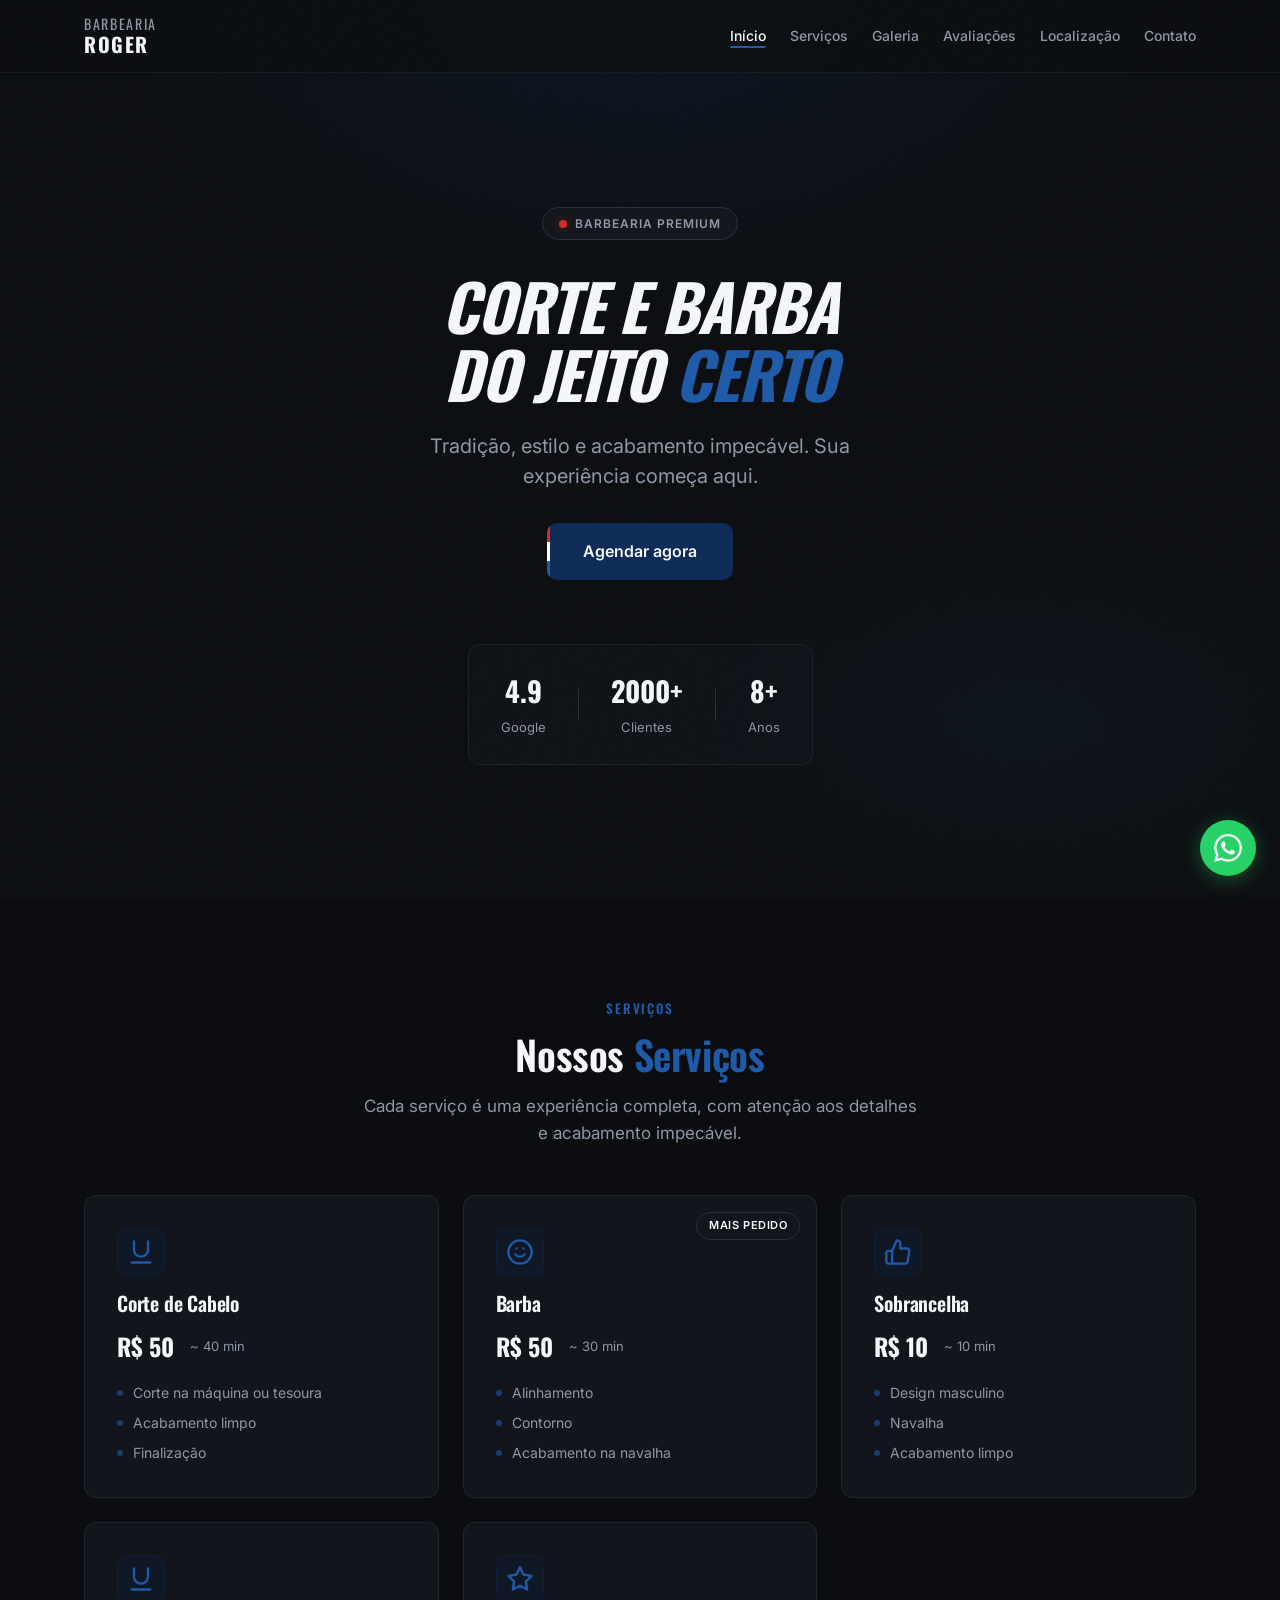
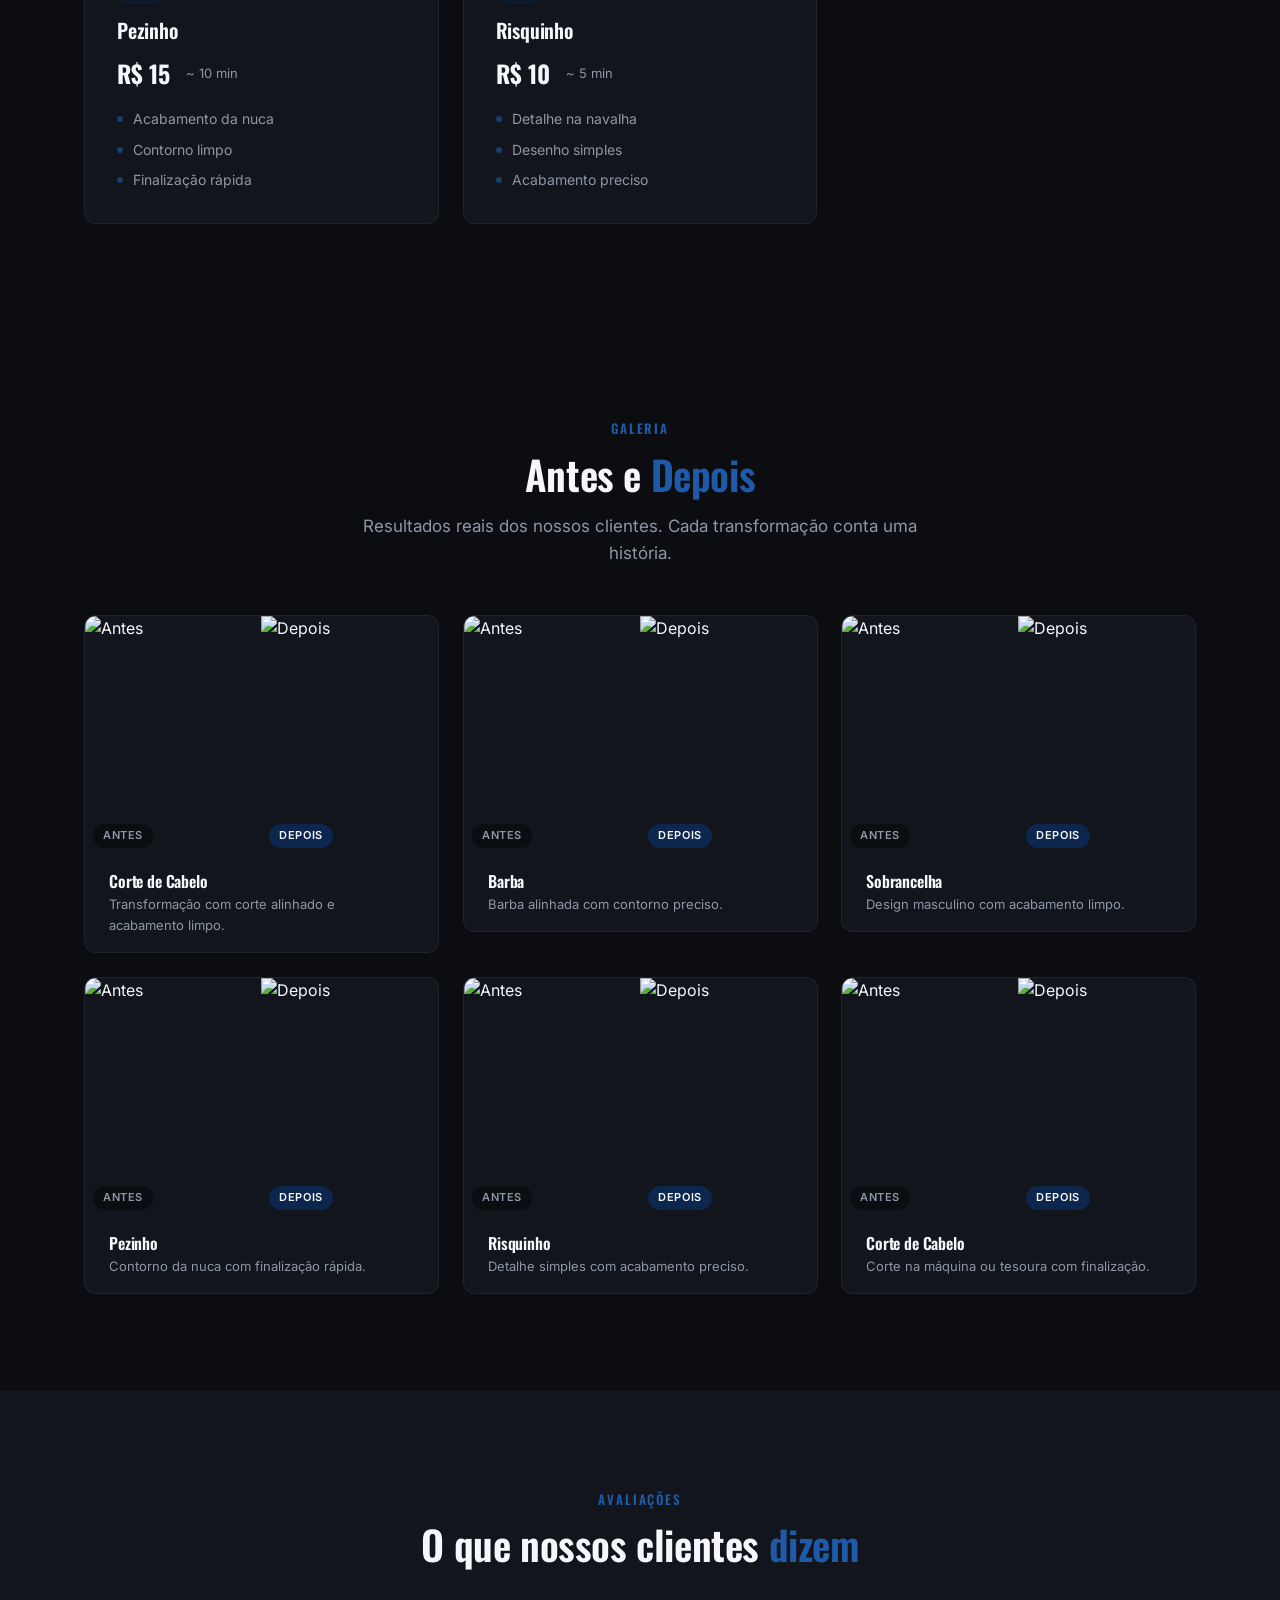
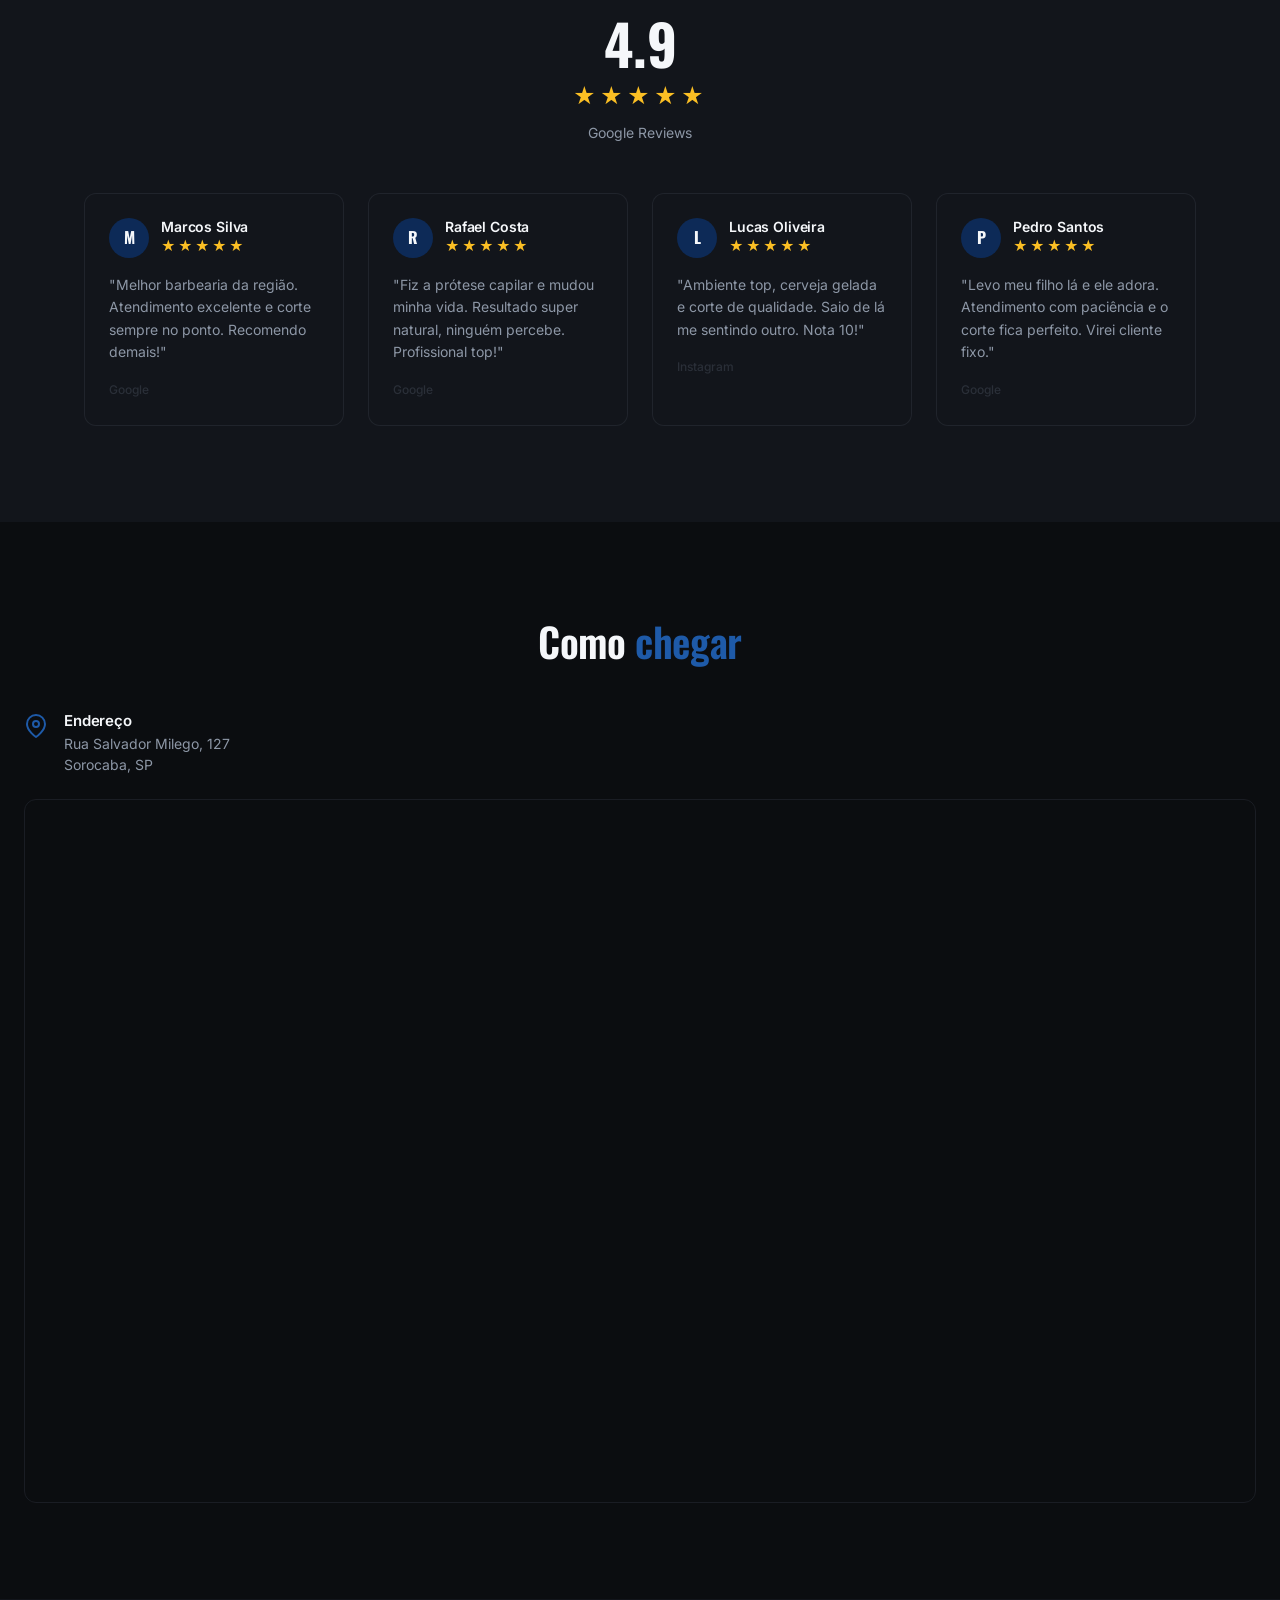
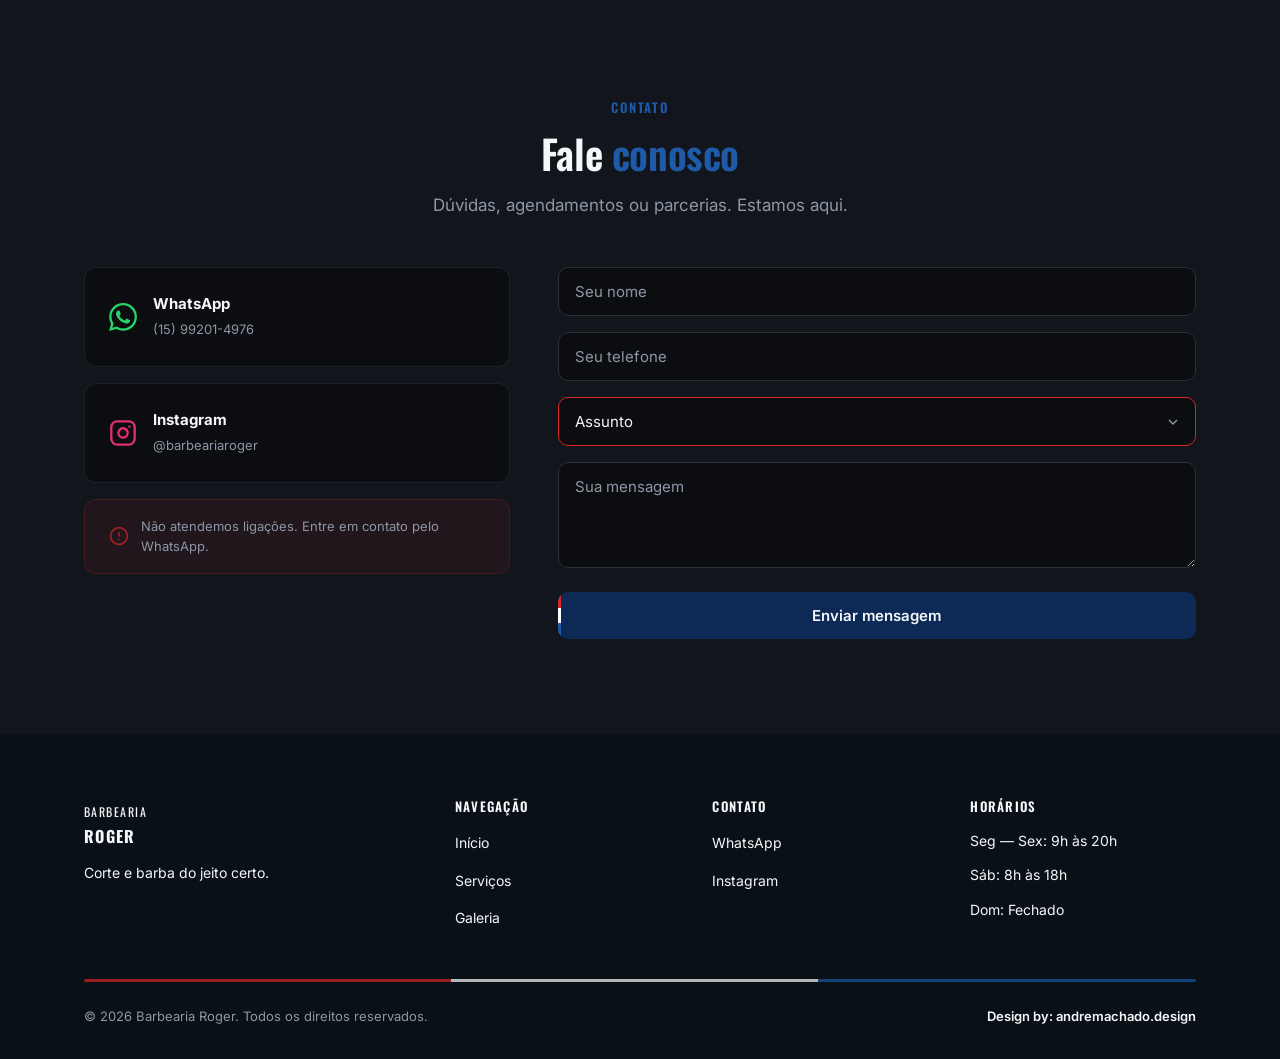
==== index.html @ 79b4feb5 "Adiciona link do credito no rodape" ====
<!DOCTYPE html>
<html lang="pt-BR">
<head>
  <meta charset="UTF-8">
  <meta name="viewport" content="width=device-width, initial-scale=1.0">
  <title>Barbearia Roger — Corte e Barba do Jeito Certo</title>
  <meta name="description" content="Barbearia Roger — Corte de cabelo, barba, sobrancelha, pezinho e risquinho. Agende seu horário agora.">
  <link rel="preconnect" href="https://fonts.googleapis.com">
  <link rel="preconnect" href="https://fonts.gstatic.com" crossorigin>
  <link href="https://fonts.googleapis.com/css2?family=Oswald:wght@400;500;600;700&family=Inter:ital,wght@0,300;0,400;0,500;0,600;0,700;1,400&display=swap" rel="stylesheet">
  <link rel="stylesheet" href="css/style.css">
  <link rel="stylesheet" href="css/animations.css">
</head>
<body>
  <!-- Noise overlay -->
  <div class="noise-overlay"></div>

  <!-- Header -->
  <header class="header" id="header">
    <div class="container header__inner">
      <a href="index.html" class="header__logo">
        <span class="logo-text">BARBEARIA<br><strong>ROGER</strong></span>
      </a>
      <nav class="header__nav" id="nav">
        <ul class="header__menu">
          <li><a href="#inicio" class="header__link active">Início</a></li>
          <li><a href="#servicos" class="header__link">Serviços</a></li>
          <li><a href="#galeria" class="header__link">Galeria</a></li>
          <li><a href="#avaliacoes" class="header__link">Avaliações</a></li>
          <li><a href="#localizacao" class="header__link">Localização</a></li>
          <li><a href="#contato" class="header__link">Contato</a></li>
        </ul>
      </nav>
      <button class="header__hamburger" id="hamburger" aria-label="Abrir menu">
        <span></span><span></span><span></span>
      </button>
    </div>
  </header>

  <!-- Mobile Nav -->
  <div class="mobile-nav" id="mobileNav">
    <ul class="mobile-nav__menu">
      <li><a href="#inicio" class="mobile-nav__link">Início</a></li>
      <li><a href="#servicos" class="mobile-nav__link">Serviços</a></li>
      <li><a href="#galeria" class="mobile-nav__link">Galeria</a></li>
      <li><a href="#avaliacoes" class="mobile-nav__link">Avaliações</a></li>
      <li><a href="#localizacao" class="mobile-nav__link">Localização</a></li>
      <li><a href="#contato" class="mobile-nav__link">Contato</a></li>
    </ul>
    <a href="https://wa.me/5515992014976" class="btn btn--primary mobile-nav__cta" target="_blank" rel="noopener">
      Agendar agora
    </a>
  </div>

  <main>
    <!-- ==================== HERO ==================== -->
    <section class="hero" id="inicio">
      <div class="hero__bg"></div>
      <div class="container hero__content">
        <div class="hero__badge">
          <span class="barber-pole-dot"></span> Barbearia Premium
        </div>
        <h1 class="hero__title"><em>CORTE E BARBA<br>DO JEITO <span class="text-accent">CERTO</span></em></h1>
        <p class="hero__subtitle">Tradição, estilo e acabamento impecável. Sua experiência começa aqui.</p>
        <div class="hero__actions">
          <a href="https://wa.me/5515992014976" class="btn btn--primary btn--lg" target="_blank" rel="noopener">
            <span class="btn__pole-stripe"></span>
            Agendar agora
          </a>
        </div>
        <div class="hero__stats">
          <div class="hero__stat">
            <span class="hero__stat-number">4.9</span>
            <span class="hero__stat-label">Google</span>
          </div>
          <div class="hero__stat-divider"></div>
          <div class="hero__stat">
            <span class="hero__stat-number">2000+</span>
            <span class="hero__stat-label">Clientes</span>
          </div>
          <div class="hero__stat-divider"></div>
          <div class="hero__stat">
            <span class="hero__stat-number">8+</span>
            <span class="hero__stat-label">Anos</span>
          </div>
        </div>
      </div>
    </section>

    <!-- ==================== SERVIÇOS ==================== -->
    <section class="section" id="servicos">
      <div class="container">
        <div class="section__header">
          <span class="section__badge">SERVIÇOS</span>
          <h2 class="section__title">Nossos <span class="text-accent">Serviços</span></h2>
          <p class="section__subtitle">Cada serviço é uma experiência completa, com atenção aos detalhes e acabamento impecável.</p>
        </div>
        <div class="services-grid">
          <div class="card service-card">
            <div class="service-card__icon">
              <svg width="28" height="28" viewBox="0 0 24 24" fill="none" stroke="currentColor" stroke-width="2" stroke-linecap="round" stroke-linejoin="round"><path d="M6 3v7a6 6 0 0 0 6 6 6 6 0 0 0 6-6V3"/><line x1="4" y1="21" x2="20" y2="21"/></svg>
            </div>
            <h3 class="service-card__title">Corte de Cabelo</h3>
            <div class="service-card__meta">
              <span class="service-card__price">R$ 50</span>
              <span class="service-card__duration">~ 40 min</span>
            </div>
            <ul class="service-card__features">
              <li>Corte na máquina ou tesoura</li>
              <li>Acabamento limpo</li>
              <li>Finalização</li>
            </ul>
          </div>
          <div class="card service-card">
            <div class="card__badge">Mais pedido</div>
            <div class="service-card__icon">
              <svg width="28" height="28" viewBox="0 0 24 24" fill="none" stroke="currentColor" stroke-width="2" stroke-linecap="round" stroke-linejoin="round"><circle cx="12" cy="12" r="10"/><path d="M8 14s1.5 2 4 2 4-2 4-2"/><line x1="9" y1="9" x2="9.01" y2="9"/><line x1="15" y1="9" x2="15.01" y2="9"/></svg>
            </div>
            <h3 class="service-card__title">Barba</h3>
            <div class="service-card__meta">
              <span class="service-card__price">R$ 50</span>
              <span class="service-card__duration">~ 30 min</span>
            </div>
            <ul class="service-card__features">
              <li>Alinhamento</li>
              <li>Contorno</li>
              <li>Acabamento na navalha</li>
            </ul>
          </div>
          <div class="card service-card">
            <div class="service-card__icon">
              <svg width="28" height="28" viewBox="0 0 24 24" fill="none" stroke="currentColor" stroke-width="2" stroke-linecap="round" stroke-linejoin="round"><path d="M14 9V5a3 3 0 0 0-3-3l-4 9v11h11.28a2 2 0 0 0 2-1.7l1.38-9a2 2 0 0 0-2-2.3zM7 22H4a2 2 0 0 1-2-2v-7a2 2 0 0 1 2-2h3"/></svg>
            </div>
            <h3 class="service-card__title">Sobrancelha</h3>
            <div class="service-card__meta">
              <span class="service-card__price">R$ 10</span>
              <span class="service-card__duration">~ 10 min</span>
            </div>
            <ul class="service-card__features">
              <li>Design masculino</li>
              <li>Navalha</li>
              <li>Acabamento limpo</li>
            </ul>
          </div>
          <div class="card service-card">
            <div class="service-card__icon">
              <svg width="28" height="28" viewBox="0 0 24 24" fill="none" stroke="currentColor" stroke-width="2" stroke-linecap="round" stroke-linejoin="round"><path d="M6 3v7a6 6 0 0 0 6 6 6 6 0 0 0 6-6V3"/><line x1="4" y1="21" x2="20" y2="21"/></svg>
            </div>
            <h3 class="service-card__title">Pezinho</h3>
            <div class="service-card__meta">
              <span class="service-card__price">R$ 15</span>
              <span class="service-card__duration">~ 10 min</span>
            </div>
            <ul class="service-card__features">
              <li>Acabamento da nuca</li>
              <li>Contorno limpo</li>
              <li>Finalização rápida</li>
            </ul>
          </div>
          <div class="card service-card">
            <div class="service-card__icon">
              <svg width="28" height="28" viewBox="0 0 24 24" fill="none" stroke="currentColor" stroke-width="2" stroke-linecap="round" stroke-linejoin="round"><polygon points="12 2 15.09 8.26 22 9.27 17 14.14 18.18 21.02 12 17.77 5.82 21.02 7 14.14 2 9.27 8.91 8.26 12 2"/></svg>
            </div>
            <h3 class="service-card__title">Risquinho</h3>
            <div class="service-card__meta">
              <span class="service-card__price">R$ 10</span>
              <span class="service-card__duration">~ 5 min</span>
            </div>
            <ul class="service-card__features">
              <li>Detalhe na navalha</li>
              <li>Desenho simples</li>
              <li>Acabamento preciso</li>
            </ul>
          </div>
        </div>
      </div>
    </section>

    <!-- ==================== ANTES E DEPOIS ==================== -->
    <section class="section" id="galeria">
      <div class="container">
        <div class="section__header">
          <span class="section__badge">GALERIA</span>
          <h2 class="section__title">Antes e <span class="text-accent">Depois</span></h2>
          <p class="section__subtitle">Resultados reais dos nossos clientes. Cada transformação conta uma história.</p>
        </div>
        <div class="gallery-grid">
          <!-- Card 1 -->
          <div class="tilt-card" data-tilt>
            <div class="ba-card">
              <div class="ba-card__images">
                <div class="ba-card__image ba-card__image--before">
                  <img src="https://images.unsplash.com/photo-1503951914875-452162b0f3f1?w=400&h=500&fit=crop" alt="Antes" loading="lazy">
                  <span class="ba-card__label">Antes</span>
                </div>
                <div class="ba-card__image ba-card__image--after">
                  <img src="https://images.unsplash.com/photo-1605497788044-5a32c7078486?w=400&h=500&fit=crop" alt="Depois" loading="lazy">
                  <span class="ba-card__label ba-card__label--after">Depois</span>
                </div>
              </div>
              <div class="ba-card__info">
                <h4>Corte de Cabelo</h4>
                <p>Transformação com corte alinhado e acabamento limpo.</p>
              </div>
              <div class="ba-card__shine"></div>
            </div>
          </div>
          <!-- Card 2 -->
          <div class="tilt-card" data-tilt>
            <div class="ba-card">
              <div class="ba-card__images">
                <div class="ba-card__image ba-card__image--before">
                  <img src="https://images.unsplash.com/photo-1621605815971-fbc98d665033?w=400&h=500&fit=crop" alt="Antes" loading="lazy">
                  <span class="ba-card__label">Antes</span>
                </div>
                <div class="ba-card__image ba-card__image--after">
                  <img src="https://images.unsplash.com/photo-1622286342621-4bd786c2447c?w=400&h=500&fit=crop" alt="Depois" loading="lazy">
                  <span class="ba-card__label ba-card__label--after">Depois</span>
                </div>
              </div>
              <div class="ba-card__info">
                <h4>Barba</h4>
                <p>Barba alinhada com contorno preciso.</p>
              </div>
              <div class="ba-card__shine"></div>
            </div>
          </div>
          <!-- Card 3 -->
          <div class="tilt-card" data-tilt>
            <div class="ba-card">
              <div class="ba-card__images">
                <div class="ba-card__image ba-card__image--before">
                  <img src="https://images.unsplash.com/photo-1599351431202-1e0f0137899a?w=400&h=500&fit=crop" alt="Antes" loading="lazy">
                  <span class="ba-card__label">Antes</span>
                </div>
                <div class="ba-card__image ba-card__image--after">
                  <img src="https://images.unsplash.com/photo-1621605815971-fbc98d665033?w=400&h=500&fit=crop" alt="Depois" loading="lazy">
                  <span class="ba-card__label ba-card__label--after">Depois</span>
                </div>
              </div>
              <div class="ba-card__info">
                <h4>Sobrancelha</h4>
                <p>Design masculino com acabamento limpo.</p>
              </div>
              <div class="ba-card__shine"></div>
            </div>
          </div>
          <!-- Card 4 -->
          <div class="tilt-card" data-tilt>
            <div class="ba-card">
              <div class="ba-card__images">
                <div class="ba-card__image ba-card__image--before">
                  <img src="https://images.unsplash.com/photo-1596728325488-58c87691e9af?w=400&h=500&fit=crop" alt="Antes" loading="lazy">
                  <span class="ba-card__label">Antes</span>
                </div>
                <div class="ba-card__image ba-card__image--after">
                  <img src="https://images.unsplash.com/photo-1507003211169-0a1dd7228f2d?w=400&h=500&fit=crop" alt="Depois" loading="lazy">
                  <span class="ba-card__label ba-card__label--after">Depois</span>
                </div>
              </div>
              <div class="ba-card__info">
                <h4>Pezinho</h4>
                <p>Contorno da nuca com finalização rápida.</p>
              </div>
              <div class="ba-card__shine"></div>
            </div>
          </div>
          <!-- Card 5 -->
          <div class="tilt-card" data-tilt>
            <div class="ba-card">
              <div class="ba-card__images">
                <div class="ba-card__image ba-card__image--before">
                  <img src="https://images.unsplash.com/photo-1580518337843-f959e992563b?w=400&h=500&fit=crop" alt="Antes" loading="lazy">
                  <span class="ba-card__label">Antes</span>
                </div>
                <div class="ba-card__image ba-card__image--after">
                  <img src="https://images.unsplash.com/photo-1620122303020-87ec826cf70d?w=400&h=500&fit=crop" alt="Depois" loading="lazy">
                  <span class="ba-card__label ba-card__label--after">Depois</span>
                </div>
              </div>
              <div class="ba-card__info">
                <h4>Risquinho</h4>
                <p>Detalhe simples com acabamento preciso.</p>
              </div>
              <div class="ba-card__shine"></div>
            </div>
          </div>
          <!-- Card 6 -->
          <div class="tilt-card" data-tilt>
            <div class="ba-card">
              <div class="ba-card__images">
                <div class="ba-card__image ba-card__image--before">
                  <img src="https://images.unsplash.com/photo-1521119989659-a83eee488004?w=400&h=500&fit=crop" alt="Antes" loading="lazy">
                  <span class="ba-card__label">Antes</span>
                </div>
                <div class="ba-card__image ba-card__image--after">
                  <img src="https://images.unsplash.com/photo-1534030347209-467a5b0ad3e6?w=400&h=500&fit=crop" alt="Depois" loading="lazy">
                  <span class="ba-card__label ba-card__label--after">Depois</span>
                </div>
              </div>
              <div class="ba-card__info">
                <h4>Corte de Cabelo</h4>
                <p>Corte na máquina ou tesoura com finalização.</p>
              </div>
              <div class="ba-card__shine"></div>
            </div>
          </div>
        </div>
      </div>
    </section>

    <!-- ==================== AVALIAÇÕES ==================== -->
    <section class="section section--alt" id="avaliacoes">
      <div class="container">
        <div class="section__header">
          <span class="section__badge">AVALIAÇÕES</span>
          <h2 class="section__title">O que nossos clientes <span class="text-accent">dizem</span></h2>
        </div>
        <div class="reviews-hero">
          <div class="reviews-score">
            <span class="reviews-score__number">4.9</span>
            <div class="reviews-score__stars">★★★★★</div>
            <span class="reviews-score__label">Google Reviews</span>
          </div>
        </div>
        <div class="reviews-grid">
          <!-- Review 1 -->
          <div class="card review-card">
            <div class="review-card__header">
              <div class="review-card__avatar">M</div>
              <div>
                <h4 class="review-card__name">Marcos Silva</h4>
                <div class="review-card__stars">★★★★★</div>
              </div>
            </div>
            <p class="review-card__text">"Melhor barbearia da região. Atendimento excelente e corte sempre no ponto. Recomendo demais!"</p>
            <span class="review-card__source">Google</span>
          </div>
          <!-- Review 2 -->
          <div class="card review-card">
            <div class="review-card__header">
              <div class="review-card__avatar">R</div>
              <div>
                <h4 class="review-card__name">Rafael Costa</h4>
                <div class="review-card__stars">★★★★★</div>
              </div>
            </div>
            <p class="review-card__text">"Fiz a prótese capilar e mudou minha vida. Resultado super natural, ninguém percebe. Profissional top!"</p>
            <span class="review-card__source">Google</span>
          </div>
          <!-- Review 3 -->
          <div class="card review-card">
            <div class="review-card__header">
              <div class="review-card__avatar">L</div>
              <div>
                <h4 class="review-card__name">Lucas Oliveira</h4>
                <div class="review-card__stars">★★★★★</div>
              </div>
            </div>
            <p class="review-card__text">"Ambiente top, cerveja gelada e corte de qualidade. Saio de lá me sentindo outro. Nota 10!"</p>
            <span class="review-card__source">Instagram</span>
          </div>
          <!-- Review 4 -->
          <div class="card review-card">
            <div class="review-card__header">
              <div class="review-card__avatar">P</div>
              <div>
                <h4 class="review-card__name">Pedro Santos</h4>
                <div class="review-card__stars">★★★★★</div>
              </div>
            </div>
            <p class="review-card__text">"Levo meu filho lá e ele adora. Atendimento com paciência e o corte fica perfeito. Virei cliente fixo."</p>
            <span class="review-card__source">Google</span>
          </div>
        </div>
      </div>
    </section>

    <!-- ==================== LOCALIZAÇÃO ==================== -->
    <section class="section" id="localizacao">
      <div class="container">
        <div class="section__header">
          <h2 class="section__title">Como <span class="text-accent">chegar</span></h2>
        </div>
        <div class="location-grid">
          <div class="location__info">
            <div class="location__item">
              <svg width="24" height="24" viewBox="0 0 24 24" fill="none" stroke="currentColor" stroke-width="2" stroke-linecap="round" stroke-linejoin="round"><path d="M21 10c0 7-9 13-9 13s-9-6-9-13a9 9 0 0 1 18 0z"/><circle cx="12" cy="10" r="3"/></svg>
              <div>
                <h4>Endereço</h4>
                <p>Rua Salvador Milego, 127<br>Sorocaba, SP</p>
              </div>
            </div>
          </div>
          <div class="location__map">
            <iframe src="https://maps.google.com/maps?q=Rua%20Salvador%20Milego%20127%2C%20Sorocaba%2C%20SP&t=k&z=18&output=embed" allowfullscreen="" loading="lazy" referrerpolicy="no-referrer-when-downgrade"></iframe>
          </div>
        </div>
      </div>
    </section>

    <!-- ==================== CONTATO ==================== -->
    <section class="section section--alt" id="contato">
      <div class="container">
        <div class="section__header">
          <span class="section__badge">CONTATO</span>
          <h2 class="section__title">Fale <span class="text-accent">conosco</span></h2>
          <p class="section__subtitle">Dúvidas, agendamentos ou parcerias. Estamos aqui.</p>
        </div>
        <div class="contact-grid">
          <div class="contact__buttons">
            <a href="https://wa.me/5515992014976" class="contact-btn contact-btn--whatsapp" target="_blank" rel="noopener">
              <svg width="28" height="28" viewBox="0 0 24 24" fill="currentColor"><path d="M17.472 14.382c-.297-.149-1.758-.867-2.03-.967-.273-.099-.471-.148-.67.15-.197.297-.767.966-.94 1.164-.173.199-.347.223-.644.075-.297-.15-1.255-.463-2.39-1.475-.883-.788-1.48-1.761-1.653-2.059-.173-.297-.018-.458.13-.606.134-.133.298-.347.446-.52.149-.174.198-.298.298-.497.099-.198.05-.371-.025-.52-.075-.149-.669-1.612-.916-2.207-.242-.579-.487-.5-.669-.51-.173-.008-.371-.01-.57-.01-.198 0-.52.074-.792.372-.272.297-1.04 1.016-1.04 2.479 0 1.462 1.065 2.875 1.213 3.074.149.198 2.096 3.2 5.077 4.487.709.306 1.262.489 1.694.625.712.227 1.36.195 1.871.118.571-.085 1.758-.719 2.006-1.413.248-.694.248-1.289.173-1.413-.074-.124-.272-.198-.57-.347m-5.421 7.403h-.004a9.87 9.87 0 01-5.031-1.378l-.361-.214-3.741.982.998-3.648-.235-.374a9.86 9.86 0 01-1.51-5.26c.001-5.45 4.436-9.884 9.888-9.884 2.64 0 5.122 1.03 6.988 2.898a9.825 9.825 0 012.893 6.994c-.003 5.45-4.437 9.884-9.885 9.884m8.413-18.297A11.815 11.815 0 0012.05 0C5.495 0 .16 5.335.157 11.892c0 2.096.547 4.142 1.588 5.945L.057 24l6.305-1.654a11.882 11.882 0 005.683 1.448h.005c6.554 0 11.89-5.335 11.893-11.893a11.821 11.821 0 00-3.48-8.413z"/></svg>
              <div>
                <strong>WhatsApp</strong>
                <span>(15) 99201-4976</span>
              </div>
            </a>
            <a href="https://instagram.com/barbeariaroger" class="contact-btn contact-btn--instagram" target="_blank" rel="noopener">
              <svg width="28" height="28" viewBox="0 0 24 24" fill="none" stroke="currentColor" stroke-width="2" stroke-linecap="round" stroke-linejoin="round"><rect x="2" y="2" width="20" height="20" rx="5" ry="5"/><path d="M16 11.37A4 4 0 1 1 12.63 8 4 4 0 0 1 16 11.37z"/><line x1="17.5" y1="6.5" x2="17.51" y2="6.5"/></svg>
              <div>
                <strong>Instagram</strong>
                <span>@barbeariaroger</span>
              </div>
            </a>
            <div class="contact-notice">
              <svg width="20" height="20" viewBox="0 0 24 24" fill="none" stroke="currentColor" stroke-width="2" stroke-linecap="round" stroke-linejoin="round"><circle cx="12" cy="12" r="10"/><line x1="12" y1="8" x2="12" y2="12"/><line x1="12" y1="16" x2="12.01" y2="16"/></svg>
              <span>Não atendemos ligações. Entre em contato pelo WhatsApp.</span>
            </div>
          </div>
          <form class="contact-form" id="contactForm">
            <div class="form-group">
              <input type="text" class="form-input" placeholder="Seu nome" required>
            </div>
            <div class="form-group">
              <input type="tel" class="form-input" placeholder="Seu telefone" required>
            </div>
            <div class="form-group">
              <select class="form-input" required>
                <option value="" disabled selected>Assunto</option>
                <option>Agendamento</option>
                <option>Dúvida</option>
                <option>Parceria</option>
                <option>Outro</option>
              </select>
            </div>
            <div class="form-group">
              <textarea class="form-input" rows="4" placeholder="Sua mensagem" required></textarea>
            </div>
            <button type="submit" class="btn btn--primary btn--full">
              <span class="btn__pole-stripe"></span>
              Enviar mensagem
            </button>
          </form>
        </div>
      </div>
    </section>
  </main>

  <!-- ==================== FOOTER ==================== -->
  <footer class="footer">
    <div class="container">
      <div class="footer__grid">
        <div class="footer__brand">
          <span class="logo-text logo-text--sm">BARBEARIA<br><strong>ROGER</strong></span>
          <p class="footer__tagline">Corte e barba do jeito certo.</p>
        </div>
        <div class="footer__col">
          <h4 class="footer__heading">NAVEGAÇÃO</h4>
          <ul class="footer__links">
            <li><a href="#inicio">Início</a></li>
            <li><a href="#servicos">Serviços</a></li>
            <li><a href="#galeria">Galeria</a></li>
          </ul>
        </div>
        <div class="footer__col">
          <h4 class="footer__heading">CONTATO</h4>
          <ul class="footer__links">
            <li><a href="https://wa.me/5515992014976" target="_blank" rel="noopener">WhatsApp</a></li>
            <li><a href="https://instagram.com/barbeariaroger" target="_blank" rel="noopener">Instagram</a></li>
          </ul>
        </div>
        <div class="footer__col">
          <h4 class="footer__heading">HORÁRIOS</h4>
          <ul class="footer__links footer__links--info">
            <li>Seg — Sex: 9h às 20h</li>
            <li>Sáb: 8h às 18h</li>
            <li>Dom: Fechado</li>
          </ul>
        </div>
      </div>
      <div class="footer__barber-stripe"></div>
      <div class="footer__bottom">
        <p class="footer__copyright">&copy; 2026 Barbearia Roger. Todos os direitos reservados.</p>
        <p class="footer__credit">Design by: <a href="https://andremachado.design" target="_blank" rel="noopener">andremachado.design</a></p>
      </div>
    </div>
  </footer>

  <!-- WhatsApp float -->
  <a href="https://wa.me/5515992014976" class="whatsapp-float" target="_blank" rel="noopener" aria-label="WhatsApp">
    <svg width="28" height="28" viewBox="0 0 24 24" fill="#fff"><path d="M17.472 14.382c-.297-.149-1.758-.867-2.03-.967-.273-.099-.471-.148-.67.15-.197.297-.767.966-.94 1.164-.173.199-.347.223-.644.075-.297-.15-1.255-.463-2.39-1.475-.883-.788-1.48-1.761-1.653-2.059-.173-.297-.018-.458.13-.606.134-.133.298-.347.446-.52.149-.174.198-.298.298-.497.099-.198.05-.371-.025-.52-.075-.149-.669-1.612-.916-2.207-.242-.579-.487-.5-.669-.51-.173-.008-.371-.01-.57-.01-.198 0-.52.074-.792.372-.272.297-1.04 1.016-1.04 2.479 0 1.462 1.065 2.875 1.213 3.074.149.198 2.096 3.2 5.077 4.487.709.306 1.262.489 1.694.625.712.227 1.36.195 1.871.118.571-.085 1.758-.719 2.006-1.413.248-.694.248-1.289.173-1.413-.074-.124-.272-.198-.57-.347m-5.421 7.403h-.004a9.87 9.87 0 01-5.031-1.378l-.361-.214-3.741.982.998-3.648-.235-.374a9.86 9.86 0 01-1.51-5.26c.001-5.45 4.436-9.884 9.888-9.884 2.64 0 5.122 1.03 6.988 2.898a9.825 9.825 0 012.893 6.994c-.003 5.45-4.437 9.884-9.885 9.884m8.413-18.297A11.815 11.815 0 0012.05 0C5.495 0 .16 5.335.157 11.892c0 2.096.547 4.142 1.588 5.945L.057 24l6.305-1.654a11.882 11.882 0 005.683 1.448h.005c6.554 0 11.89-5.335 11.893-11.893a11.821 11.821 0 00-3.48-8.413z"/></svg>
  </a>

  <script src="js/main.js"></script>
</body>
</html>
---- css/style.css ----
/* ========================================
   BARBEARIA ROGER — Design System CSS
   ======================================== */

/* ---- CSS Custom Properties (Tokens) ---- */
:root {
  /* Base */
  --black-coal: #0B0D10;
  --black-graphite: #12151B;
  --gray-steel: #2A2F38;
  --gray-smoke: #8D97A6;
  --white-ice: #F5F7FA;

  /* Brand */
  --blue-roger: #0D2A57;
  --blue-dark: #091B36;

  /* Accents */
  --red-pole: #D62828;
  --blue-pole: #1E5AA8;
  --white-pole: #FFFFFF;

  /* Footer special */
  --footer-bg: #091016;

  /* Spacing scale */
  --space-1: 4px;
  --space-2: 8px;
  --space-3: 12px;
  --space-4: 16px;
  --space-5: 24px;
  --space-6: 32px;
  --space-7: 48px;
  --space-8: 64px;

  /* Radius */
  --radius-card: 12px;
  --radius-chip: 999px;
  --radius-input: 10px;

  /* Container */
  --container-max: 1160px;
  --gutter: 24px;

  /* Type */
  --font-heading: 'Oswald', sans-serif;
  --font-body: 'Inter', sans-serif;

  /* Transitions */
  --transition-fast: 150ms ease;
  --transition-normal: 250ms ease;
  --transition-slow: 400ms ease;
}

/* ---- Reset ---- */
*, *::before, *::after {
  margin: 0;
  padding: 0;
  box-sizing: border-box;
}

html {
  scroll-behavior: smooth;
  -webkit-font-smoothing: antialiased;
  -moz-osx-font-smoothing: grayscale;
}

body {
  font-family: var(--font-body);
  font-size: 16px;
  line-height: 1.6;
  color: var(--white-ice);
  background-color: var(--black-coal);
  overflow-x: hidden;
}

img {
  max-width: 100%;
  height: auto;
  display: block;
}

a {
  color: inherit;
  text-decoration: none;
}

ul, ol {
  list-style: none;
}

button, input, textarea, select {
  font-family: inherit;
  font-size: inherit;
  color: inherit;
  border: none;
  outline: none;
  background: none;
}

button {
  cursor: pointer;
}

/* ---- Noise overlay ---- */
.noise-overlay {
  position: fixed;
  inset: 0;
  z-index: 9999;
  pointer-events: none;
  opacity: 0.035;
  background-image: url("data:image/svg+xml,%3Csvg viewBox='0 0 256 256' xmlns='http://www.w3.org/2000/svg'%3E%3Cfilter id='noise'%3E%3CfeTurbulence type='fractalNoise' baseFrequency='0.9' numOctaves='4' stitchTiles='stitch'/%3E%3C/filter%3E%3Crect width='100%25' height='100%25' filter='url(%23noise)'/%3E%3C/svg%3E");
  background-repeat: repeat;
  background-size: 256px 256px;
}

/* ---- Container ---- */
.container {
  width: 100%;
  max-width: var(--container-max);
  margin: 0 auto;
  padding: 0 var(--gutter);
}

/* ---- Typography ---- */
h1, h2, h3, h4, h5, h6 {
  font-family: var(--font-heading);
  font-weight: 600;
  line-height: 1.15;
  letter-spacing: -0.01em;
}

.text-accent {
  color: var(--blue-pole);
}

.text-accent-italic {
  color: var(--blue-pole);
  font-style: italic;
  font-family: var(--font-body);
  font-weight: 400;
}

/* Hero title italic */
.hero__title em {
  font-style: italic;
  font-family: var(--font-heading);
}

/* Contact notice */
.contact-notice {
  display: flex;
  align-items: center;
  gap: var(--space-3);
  padding: var(--space-4) var(--space-5);
  background: rgba(214, 40, 40, 0.08);
  border: 1px solid rgba(214, 40, 40, 0.2);
  border-radius: var(--radius-card);
  font-size: 13px;
  color: var(--gray-smoke);
}

.contact-notice svg {
  flex-shrink: 0;
  color: var(--red-pole);
  opacity: 0.7;
}

/* ---- Buttons ---- */
.btn {
  display: inline-flex;
  align-items: center;
  justify-content: center;
  gap: var(--space-2);
  padding: 14px 28px;
  font-family: var(--font-body);
  font-size: 15px;
  font-weight: 600;
  border-radius: var(--radius-input);
  transition: all var(--transition-normal);
  position: relative;
  overflow: hidden;
  min-height: 44px;
  white-space: nowrap;
}

.btn--primary {
  background: var(--blue-roger);
  color: var(--white-ice);
}

.btn--primary:hover {
  background: var(--blue-dark);
  transform: translateY(-1px);
}

.btn__pole-stripe {
  position: absolute;
  left: 0;
  top: 0;
  bottom: 0;
  width: 3px;
  background: linear-gradient(
    180deg,
    var(--red-pole) 0%,
    var(--red-pole) 33%,
    var(--white-pole) 33%,
    var(--white-pole) 66%,
    var(--blue-pole) 66%,
    var(--blue-pole) 100%
  );
  border-radius: 3px 0 0 3px;
}

.btn--secondary {
  background: transparent;
  color: var(--white-ice);
  border: 1px solid var(--gray-steel);
}

.btn--secondary:hover {
  background: var(--black-graphite);
  transform: translateY(-1px);
}

.btn--ghost {
  background: transparent;
  color: var(--white-ice);
}

.btn--ghost:hover {
  text-decoration: underline;
  text-shadow: 0 0 8px rgba(245, 247, 250, 0.15);
}

.btn--lg {
  padding: 16px 36px;
  font-size: 16px;
}

.btn--full {
  width: 100%;
}

/* ---- Cards ---- */
.card {
  background: var(--black-graphite);
  border: 1px solid rgba(42, 47, 56, 0.6);
  border-radius: var(--radius-card);
  padding: var(--space-5);
  position: relative;
  transition: all var(--transition-normal);
}

.card:hover {
  border-color: rgba(42, 47, 56, 1);
  box-shadow: 0 0 30px rgba(13, 42, 87, 0.1);
}

.card__badge {
  position: absolute;
  top: var(--space-4);
  right: var(--space-4);
  background: var(--black-graphite);
  border: 1px solid var(--gray-steel);
  color: var(--white-ice);
  font-size: 11px;
  font-weight: 600;
  text-transform: uppercase;
  letter-spacing: 0.05em;
  padding: 4px 12px;
  border-radius: var(--radius-chip);
}

.badge--new .card__badge,
.card__badge.badge--new {
  border-color: var(--red-pole);
}
.badge--new::before {
  content: '';
  display: inline-block;
  width: 6px;
  height: 6px;
  background: var(--red-pole);
  border-radius: 50%;
  margin-right: 6px;
  vertical-align: middle;
}

/* ---- Section ---- */
.section {
  padding: 96px 0;
}

.section--alt {
  background: var(--black-graphite);
}

.section__header {
  text-align: center;
  margin-bottom: var(--space-7);
}

.section__badge {
  display: inline-block;
  font-family: var(--font-heading);
  font-size: 13px;
  font-weight: 600;
  letter-spacing: 0.15em;
  color: var(--blue-pole);
  text-transform: uppercase;
  margin-bottom: var(--space-3);
}

.section__title {
  font-size: clamp(28px, 5vw, 40px);
  color: var(--white-ice);
  margin-bottom: var(--space-4);
}

.section__subtitle {
  font-size: 17px;
  color: var(--gray-smoke);
  max-width: 560px;
  margin: 0 auto;
}

/* ==============================
   HEADER
   ============================== */
.header {
  position: fixed;
  top: 0;
  left: 0;
  right: 0;
  z-index: 1000;
  background: rgba(11, 13, 16, 0.85);
  backdrop-filter: blur(16px);
  -webkit-backdrop-filter: blur(16px);
  border-bottom: 1px solid rgba(42, 47, 56, 0.4);
  transition: background var(--transition-normal);
}

.header__inner {
  display: flex;
  align-items: center;
  justify-content: space-between;
  height: 72px;
}

.header__logo {
  display: flex;
  align-items: center;
  gap: var(--space-3);
}

.logo-text {
  font-family: var(--font-heading);
  font-size: 14px;
  line-height: 1.2;
  letter-spacing: 0.12em;
  color: var(--gray-smoke);
}

.logo-text strong {
  font-size: 20px;
  color: var(--white-ice);
  letter-spacing: 0.08em;
}

.logo-text--sm {
  font-size: 12px;
}
.logo-text--sm strong {
  font-size: 16px;
}

.header__nav {
  display: none;
}

.header__menu {
  display: flex;
  gap: var(--space-5);
}

.header__link {
  font-size: 14px;
  font-weight: 500;
  color: var(--gray-smoke);
  transition: color var(--transition-fast);
  position: relative;
}

.header__link:hover,
.header__link.active {
  color: var(--white-ice);
}

.header__link.active::after {
  content: '';
  position: absolute;
  bottom: -4px;
  left: 0;
  right: 0;
  height: 2px;
  background: var(--blue-pole);
  border-radius: 1px;
}

.header__hamburger {
  display: flex;
  flex-direction: column;
  gap: 5px;
  padding: 8px;
}

.header__hamburger span {
  display: block;
  width: 22px;
  height: 2px;
  background: var(--white-ice);
  border-radius: 2px;
  transition: all var(--transition-fast);
}

.header__hamburger.active span:nth-child(1) {
  transform: rotate(45deg) translate(5px, 5px);
}
.header__hamburger.active span:nth-child(2) {
  opacity: 0;
}
.header__hamburger.active span:nth-child(3) {
  transform: rotate(-45deg) translate(5px, -5px);
}

/* Mobile nav */
.mobile-nav {
  position: fixed;
  top: 72px;
  left: 0;
  right: 0;
  bottom: 0;
  background: rgba(11, 13, 16, 0.97);
  backdrop-filter: blur(20px);
  -webkit-backdrop-filter: blur(20px);
  z-index: 999;
  display: flex;
  flex-direction: column;
  align-items: center;
  justify-content: center;
  gap: var(--space-6);
  opacity: 0;
  pointer-events: none;
  transition: opacity var(--transition-normal);
}

.mobile-nav.active {
  opacity: 1;
  pointer-events: auto;
}

.mobile-nav__menu {
  display: flex;
  flex-direction: column;
  align-items: center;
  gap: var(--space-5);
}

.mobile-nav__link {
  font-family: var(--font-heading);
  font-size: 24px;
  font-weight: 500;
  color: var(--gray-smoke);
  transition: color var(--transition-fast);
}

.mobile-nav__link:hover,
.mobile-nav__link.active {
  color: var(--white-ice);
}

.mobile-nav__cta {
  margin-top: var(--space-4);
}

@media (min-width: 768px) {
  .header__nav {
    display: block;
  }
  .header__hamburger {
    display: none;
  }
}

/* ==============================
   HERO
   ============================== */
.hero {
  position: relative;
  min-height: 100vh;
  display: flex;
  align-items: center;
  padding-top: 72px;
  overflow: hidden;
}

.hero__bg {
  position: absolute;
  inset: 0;
  background:
    radial-gradient(ellipse 60% 50% at 50% 0%, rgba(13, 42, 87, 0.25) 0%, transparent 70%),
    radial-gradient(ellipse 40% 30% at 80% 80%, rgba(30, 90, 168, 0.08) 0%, transparent 70%);
  z-index: 0;
}

.hero__content {
  position: relative;
  z-index: 1;
  text-align: center;
  padding: var(--space-8) 0;
}

.hero__badge {
  display: inline-flex;
  align-items: center;
  gap: var(--space-2);
  background: var(--black-graphite);
  border: 1px solid var(--gray-steel);
  border-radius: var(--radius-chip);
  padding: 6px 16px;
  font-size: 12px;
  font-weight: 600;
  text-transform: uppercase;
  letter-spacing: 0.08em;
  color: var(--gray-smoke);
  margin-bottom: var(--space-6);
}

.barber-pole-dot {
  display: inline-block;
  width: 8px;
  height: 8px;
  border-radius: 50%;
  background: var(--red-pole);
  box-shadow: 0 0 8px rgba(214, 40, 40, 0.4);
}

.hero__title {
  font-size: clamp(40px, 8vw, 64px);
  font-weight: 700;
  letter-spacing: -0.02em;
  line-height: 1.05;
  margin-bottom: var(--space-5);
}

.hero__subtitle {
  font-size: clamp(16px, 2.5vw, 20px);
  color: var(--gray-smoke);
  max-width: 520px;
  margin: 0 auto var(--space-6);
  line-height: 1.5;
}

.hero__actions {
  display: flex;
  flex-wrap: wrap;
  justify-content: center;
  gap: var(--space-4);
  margin-bottom: var(--space-8);
}

.hero__stats {
  display: inline-flex;
  align-items: center;
  gap: var(--space-6);
  background: rgba(18, 21, 27, 0.6);
  border: 1px solid rgba(42, 47, 56, 0.5);
  border-radius: var(--radius-card);
  padding: var(--space-5) var(--space-6);
}

.hero__stat {
  text-align: center;
}

.hero__stat-number {
  display: block;
  font-family: var(--font-heading);
  font-size: 28px;
  font-weight: 700;
  color: var(--white-ice);
}

.hero__stat-label {
  font-size: 13px;
  color: var(--gray-smoke);
}

.hero__stat-divider {
  width: 1px;
  height: 32px;
  background: var(--gray-steel);
}

/* ==============================
   SERVICES
   ============================== */
.services-grid {
  display: grid;
  grid-template-columns: 1fr;
  gap: var(--space-5);
}

@media (min-width: 640px) {
  .services-grid {
    grid-template-columns: repeat(2, 1fr);
  }
}

@media (min-width: 1024px) {
  .services-grid {
    grid-template-columns: repeat(3, 1fr);
  }
}

.service-card {
  padding: var(--space-6);
}

.service-card__icon {
  width: 48px;
  height: 48px;
  display: flex;
  align-items: center;
  justify-content: center;
  background: rgba(13, 42, 87, 0.2);
  border: 1px solid rgba(13, 42, 87, 0.4);
  border-radius: var(--radius-input);
  color: var(--blue-pole);
  margin-bottom: var(--space-4);
}

.service-card__title {
  font-size: 20px;
  margin-bottom: var(--space-3);
}

.service-card__meta {
  display: flex;
  align-items: center;
  gap: var(--space-4);
  margin-bottom: var(--space-4);
}

.service-card__price {
  font-family: var(--font-heading);
  font-size: 24px;
  font-weight: 700;
  color: var(--white-ice);
}

.service-card__duration {
  font-size: 13px;
  color: var(--gray-smoke);
}

.service-card__features {
  display: flex;
  flex-direction: column;
  gap: var(--space-2);
}

.service-card__features li {
  font-size: 14px;
  color: var(--gray-smoke);
  padding-left: 16px;
  position: relative;
}

.service-card__features li::before {
  content: '';
  position: absolute;
  left: 0;
  top: 8px;
  width: 6px;
  height: 6px;
  border-radius: 50%;
  background: var(--blue-pole);
  opacity: 0.6;
}

/* ==============================
   ANTES E DEPOIS (Gallery)
   ============================== */
.gallery-grid {
  display: grid;
  grid-template-columns: 1fr;
  gap: var(--space-5);
}

@media (min-width: 640px) {
  .gallery-grid {
    grid-template-columns: repeat(2, 1fr);
  }
}

@media (min-width: 1024px) {
  .gallery-grid {
    grid-template-columns: repeat(3, 1fr);
  }
}

/* Tilt card wrapper */
.tilt-card {
  perspective: 800px;
  cursor: default;
}

.ba-card {
  background: var(--black-graphite);
  border: 1px solid rgba(42, 47, 56, 0.6);
  border-radius: var(--radius-card);
  overflow: hidden;
  position: relative;
  transform-style: preserve-3d;
  transition: transform 0ms, box-shadow var(--transition-normal);
  will-change: transform;
}

.ba-card:hover {
  box-shadow:
    0 20px 40px rgba(0, 0, 0, 0.3),
    0 0 30px rgba(13, 42, 87, 0.15);
}

.ba-card__shine {
  position: absolute;
  inset: 0;
  background: radial-gradient(
    circle at var(--mouse-x, 50%) var(--mouse-y, 50%),
    rgba(245, 247, 250, 0.06) 0%,
    transparent 60%
  );
  pointer-events: none;
  z-index: 2;
  opacity: 0;
  transition: opacity var(--transition-normal);
}

.ba-card:hover .ba-card__shine {
  opacity: 1;
}

.ba-card__images {
  display: grid;
  grid-template-columns: 1fr 1fr;
}

.ba-card__image {
  position: relative;
  overflow: hidden;
  height: 240px;
}

.ba-card__image img {
  width: 100%;
  height: 100%;
  object-fit: cover;
  transition: transform var(--transition-slow);
}

.ba-card:hover .ba-card__image img {
  transform: scale(1.03);
}

.ba-card__label {
  position: absolute;
  bottom: var(--space-2);
  left: var(--space-2);
  background: rgba(11, 13, 16, 0.8);
  backdrop-filter: blur(4px);
  padding: 3px 10px;
  border-radius: var(--radius-chip);
  font-size: 11px;
  font-weight: 600;
  text-transform: uppercase;
  letter-spacing: 0.05em;
  color: var(--gray-smoke);
}

.ba-card__label--after {
  background: rgba(13, 42, 87, 0.85);
  color: var(--white-ice);
}

.ba-card__info {
  padding: var(--space-4) var(--space-5);
  position: relative;
  z-index: 1;
}

.ba-card__info h4 {
  font-size: 16px;
  margin-bottom: 4px;
}

.ba-card__info p {
  font-size: 13px;
  color: var(--gray-smoke);
}

/* ==============================
   REVIEWS
   ============================== */
.reviews-hero {
  text-align: center;
  margin-bottom: var(--space-7);
}

.reviews-score {
  display: inline-flex;
  flex-direction: column;
  align-items: center;
  gap: var(--space-2);
}

.reviews-score__number {
  font-family: var(--font-heading);
  font-size: 56px;
  font-weight: 700;
  color: var(--white-ice);
  line-height: 1;
}

.reviews-score__stars {
  font-size: 22px;
  color: #FBBF24;
  letter-spacing: 4px;
}

.reviews-score__label {
  font-size: 14px;
  color: var(--gray-smoke);
}

.reviews-grid {
  display: grid;
  grid-template-columns: 1fr;
  gap: var(--space-5);
}

@media (min-width: 640px) {
  .reviews-grid {
    grid-template-columns: repeat(2, 1fr);
  }
}

@media (min-width: 1024px) {
  .reviews-grid {
    grid-template-columns: repeat(4, 1fr);
  }
}

.review-card {
  padding: var(--space-5);
}

.review-card__header {
  display: flex;
  align-items: center;
  gap: var(--space-3);
  margin-bottom: var(--space-4);
}

.review-card__avatar {
  width: 40px;
  height: 40px;
  border-radius: 50%;
  background: var(--blue-roger);
  display: flex;
  align-items: center;
  justify-content: center;
  font-family: var(--font-heading);
  font-size: 16px;
  font-weight: 700;
  color: var(--white-ice);
  flex-shrink: 0;
}

.review-card__name {
  font-family: var(--font-body);
  font-size: 14px;
  font-weight: 600;
}

.review-card__stars {
  font-size: 14px;
  color: #FBBF24;
  letter-spacing: 2px;
}

.review-card__text {
  font-size: 14px;
  color: var(--gray-smoke);
  line-height: 1.6;
  margin-bottom: var(--space-3);
}

.review-card__source {
  font-size: 12px;
  color: var(--gray-steel);
  font-weight: 500;
}

/* ==============================
   LOCATION
   ============================== */
#localizacao .container {
  max-width: min(1520px, 100%);
}

.location-grid {
  display: grid;
  grid-template-columns: 1fr;
  gap: var(--space-5);
}

.location__info {
  display: flex;
  flex-direction: column;
  gap: var(--space-5);
  max-width: 520px;
}

.location__item {
  display: flex;
  gap: var(--space-4);
  align-items: flex-start;
}

.location__item svg {
  color: var(--blue-pole);
  flex-shrink: 0;
  margin-top: 2px;
}

.location__item h4 {
  font-family: var(--font-body);
  font-size: 15px;
  font-weight: 600;
  margin-bottom: 4px;
}

.location__item p {
  font-size: 14px;
  color: var(--gray-smoke);
  line-height: 1.5;
}

.location__map {
  border-radius: var(--radius-card);
  overflow: hidden;
  border: 1px solid rgba(42, 47, 56, 0.5);
}

.location__map iframe {
  display: block;
  width: 100%;
  height: clamp(560px, 78vh, 820px);
  min-height: 560px;
  border: 0;
}

@media (max-width: 767px) {
  .location__map iframe {
    height: 70vh;
    min-height: 480px;
  }
}

/* ==============================
   CONTACT
   ============================== */
.contact-grid {
  display: grid;
  grid-template-columns: 1fr;
  gap: var(--space-7);
}

@media (min-width: 768px) {
  .contact-grid {
    grid-template-columns: 1fr 1.5fr;
    align-items: start;
  }
}

.contact__buttons {
  display: flex;
  flex-direction: column;
  gap: var(--space-4);
}

.contact-btn {
  display: flex;
  align-items: center;
  gap: var(--space-4);
  padding: var(--space-5);
  background: var(--black-coal);
  border: 1px solid rgba(42, 47, 56, 0.6);
  border-radius: var(--radius-card);
  transition: all var(--transition-normal);
}

.contact-btn:hover {
  border-color: var(--gray-steel);
  transform: translateY(-2px);
}

.contact-btn svg {
  flex-shrink: 0;
}

.contact-btn strong {
  display: block;
  font-size: 15px;
}

.contact-btn span {
  font-size: 13px;
  color: var(--gray-smoke);
}

.contact-btn--whatsapp:hover {
  border-color: #25D366;
}

.contact-btn--whatsapp svg {
  color: #25D366;
}

.contact-btn--instagram:hover {
  border-color: #E1306C;
}

.contact-btn--instagram svg {
  color: #E1306C;
}

.contact-btn--phone svg {
  color: var(--blue-pole);
}

/* Form */
.contact-form {
  display: flex;
  flex-direction: column;
  gap: var(--space-4);
}

.form-input {
  width: 100%;
  padding: 14px 16px;
  background: var(--black-coal);
  border: 1px solid var(--gray-steel);
  border-radius: var(--radius-input);
  color: var(--white-ice);
  font-size: 15px;
  transition: border-color var(--transition-fast);
}

.form-input::placeholder {
  color: var(--gray-smoke);
}

.form-input:focus {
  border-color: var(--blue-roger);
  box-shadow: 0 0 0 3px rgba(13, 42, 87, 0.2);
}

.form-input:invalid:not(:placeholder-shown) {
  border-color: var(--red-pole);
}

select.form-input {
  appearance: none;
  background-image: url("data:image/svg+xml,%3Csvg xmlns='http://www.w3.org/2000/svg' width='16' height='16' viewBox='0 0 24 24' fill='none' stroke='%238D97A6' stroke-width='2'%3E%3Cpolyline points='6 9 12 15 18 9'%3E%3C/polyline%3E%3C/svg%3E");
  background-repeat: no-repeat;
  background-position: right 14px center;
  padding-right: 40px;
}

select.form-input option {
  background: var(--black-coal);
  color: var(--white-ice);
}

textarea.form-input {
  resize: vertical;
  min-height: 100px;
}

/* ==============================
   FOOTER
   ============================== */
.footer {
  background: var(--footer-bg);
  padding: var(--space-8) 0 var(--space-6);
}

.footer__grid {
  display: grid;
  grid-template-columns: 1fr;
  gap: var(--space-6);
  margin-bottom: var(--space-7);
}

@media (min-width: 640px) {
  .footer__grid {
    grid-template-columns: repeat(2, 1fr);
  }
}

@media (min-width: 768px) {
  .footer__grid {
    grid-template-columns: 1.5fr 1fr 1fr 1fr;
  }
}

.footer__tagline {
  font-size: 14px;
  color: var(--white-ice);
  margin-top: var(--space-3);
}

.footer .logo-text {
  color: var(--white-ice);
}

.footer__heading {
  font-family: var(--font-heading);
  font-size: 13px;
  font-weight: 600;
  letter-spacing: 0.1em;
  color: var(--white-ice);
  margin-bottom: var(--space-4);
}

.footer__links {
  display: flex;
  flex-direction: column;
  gap: var(--space-3);
}

.footer__links a {
  font-size: 14px;
  color: var(--white-ice);
  transition: color var(--transition-fast);
}

.footer__links a:hover {
  color: var(--white-ice);
}

.footer__links--info li {
  font-size: 14px;
  color: var(--white-ice);
}

.footer__barber-stripe {
  height: 3px;
  background: linear-gradient(
    90deg,
    var(--red-pole) 0%,
    var(--red-pole) 33%,
    var(--white-pole) 33%,
    var(--white-pole) 66%,
    var(--blue-pole) 66%,
    var(--blue-pole) 100%
  );
  border-radius: 2px;
  margin-bottom: var(--space-5);
  opacity: 0.7;
}

.footer__bottom {
  display: flex;
  flex-direction: column;
  gap: var(--space-2);
  text-align: center;
}

.footer__bottom p {
  font-size: 13px;
}

.footer__copyright {
  color: var(--gray-smoke);
}

.footer__credit {
  color: var(--white-ice);
  font-weight: 600;
  text-align: right;
}

.footer__credit a {
  color: inherit;
  text-decoration: none;
}

.footer__credit a:hover {
  color: var(--white-pole);
  text-decoration: underline;
  text-underline-offset: 3px;
}

@media (min-width: 640px) {
  .footer__bottom {
    flex-direction: row;
    align-items: center;
    justify-content: space-between;
    text-align: left;
  }
}

/* ==============================
   WHATSAPP FLOAT
   ============================== */
.whatsapp-float {
  position: fixed;
  bottom: 24px;
  right: 24px;
  z-index: 900;
  width: 56px;
  height: 56px;
  background: #25D366;
  border-radius: 50%;
  display: flex;
  align-items: center;
  justify-content: center;
  box-shadow: 0 4px 20px rgba(37, 211, 102, 0.35);
  transition: all var(--transition-normal);
}

.whatsapp-float:hover {
  transform: scale(1.1);
  box-shadow: 0 6px 28px rgba(37, 211, 102, 0.5);
}

/* ==============================
   SCROLL ANIMATIONS (fade-in)
   ============================== */
.fade-in {
  opacity: 0;
  transform: translateY(24px);
  transition: opacity 0.6s ease, transform 0.6s ease;
}

.fade-in.visible {
  opacity: 1;
  transform: translateY(0);
}

/* ==============================
   RESPONSIVE FINE-TUNING
   ============================== */
@media (max-width: 767px) {
  .hero__stats {
    flex-direction: row;
    gap: var(--space-4);
    padding: var(--space-4) var(--space-5);
  }

  .hero__stat-divider {
    width: 1px;
    height: 24px;
  }

  .ba-card__image {
    height: 180px;
  }
}

@media (max-width: 479px) {
  .hero__actions {
    flex-direction: column;
    align-items: stretch;
  }

  .hero__actions .btn {
    width: 100%;
  }
}
---- css/animations.css ----
/* ========================================
   BARBEARIA ROGER — Animations CSS
   ======================================== */

/* ---- Scroll reveal animations ---- */
@keyframes fadeInUp {
  from {
    opacity: 0;
    transform: translateY(30px);
  }
  to {
    opacity: 1;
    transform: translateY(0);
  }
}

@keyframes fadeInLeft {
  from {
    opacity: 0;
    transform: translateX(-30px);
  }
  to {
    opacity: 1;
    transform: translateX(0);
  }
}

@keyframes fadeInRight {
  from {
    opacity: 0;
    transform: translateX(30px);
  }
  to {
    opacity: 1;
    transform: translateX(0);
  }
}

@keyframes scaleIn {
  from {
    opacity: 0;
    transform: scale(0.92);
  }
  to {
    opacity: 1;
    transform: scale(1);
  }
}

@keyframes pulse {
  0%, 100% {
    box-shadow: 0 0 8px rgba(214, 40, 40, 0.4);
  }
  50% {
    box-shadow: 0 0 16px rgba(214, 40, 40, 0.7);
  }
}

/* ---- Hero animations ---- */
.hero__badge {
  animation: fadeInUp 0.6s ease 0.2s both;
}

.hero__title {
  animation: fadeInUp 0.6s ease 0.4s both;
}

.hero__subtitle {
  animation: fadeInUp 0.6s ease 0.55s both;
}

.hero__actions {
  animation: fadeInUp 0.6s ease 0.7s both;
}

.hero__stats {
  animation: fadeInUp 0.6s ease 0.85s both;
}

.barber-pole-dot {
  animation: pulse 2s ease-in-out infinite;
}

/* ---- Tilt card 3D ---- */
.tilt-card {
  perspective: 800px;
}

.tilt-card .ba-card {
  transform-style: preserve-3d;
  /* Transition set to 0ms when hovering so it's instant */
  transition: box-shadow var(--transition-normal);
}

/* ---- Stagger entrance for cards in grid ---- */
.services-grid .card,
.gallery-grid .tilt-card,
.reviews-grid .card {
  opacity: 0;
  transform: translateY(30px);
}

.services-grid .card.visible,
.gallery-grid .tilt-card.visible,
.reviews-grid .card.visible {
  animation: fadeInUp 0.5s ease forwards;
}

.services-grid .card.visible:nth-child(1),
.gallery-grid .tilt-card.visible:nth-child(1),
.reviews-grid .card.visible:nth-child(1) { animation-delay: 0ms; }

.services-grid .card.visible:nth-child(2),
.gallery-grid .tilt-card.visible:nth-child(2),
.reviews-grid .card.visible:nth-child(2) { animation-delay: 80ms; }

.services-grid .card.visible:nth-child(3),
.gallery-grid .tilt-card.visible:nth-child(3),
.reviews-grid .card.visible:nth-child(3) { animation-delay: 160ms; }

.services-grid .card.visible:nth-child(4),
.gallery-grid .tilt-card.visible:nth-child(4),
.reviews-grid .card.visible:nth-child(4) { animation-delay: 240ms; }

.services-grid .card.visible:nth-child(5),
.gallery-grid .tilt-card.visible:nth-child(5) { animation-delay: 320ms; }

.services-grid .card.visible:nth-child(6),
.gallery-grid .tilt-card.visible:nth-child(6) { animation-delay: 400ms; }

/* ---- Section header animation ---- */
.section__header {
  opacity: 0;
  transform: translateY(24px);
}

.section__header.visible {
  animation: fadeInUp 0.6s ease forwards;
}

/* ---- Location & Contact ---- */
.location__info,
.contact__buttons {
  opacity: 0;
  transform: translateX(-24px);
}

.location__info.visible,
.contact__buttons.visible {
  animation: fadeInLeft 0.6s ease forwards;
}

.location__map,
.contact-form {
  opacity: 0;
  transform: translateX(24px);
}

.location__map.visible,
.contact-form.visible {
  animation: fadeInRight 0.6s ease 0.15s forwards;
}

/* ---- Reviews hero ---- */
.reviews-hero {
  opacity: 0;
  transform: scale(0.92);
}

.reviews-hero.visible {
  animation: scaleIn 0.6s ease forwards;
}

/* ---- Reduced motion ---- */
@media (prefers-reduced-motion: reduce) {
  *, *::before, *::after {
    animation-duration: 0.01ms !important;
    animation-iteration-count: 1 !important;
    transition-duration: 0.01ms !important;
  }
}
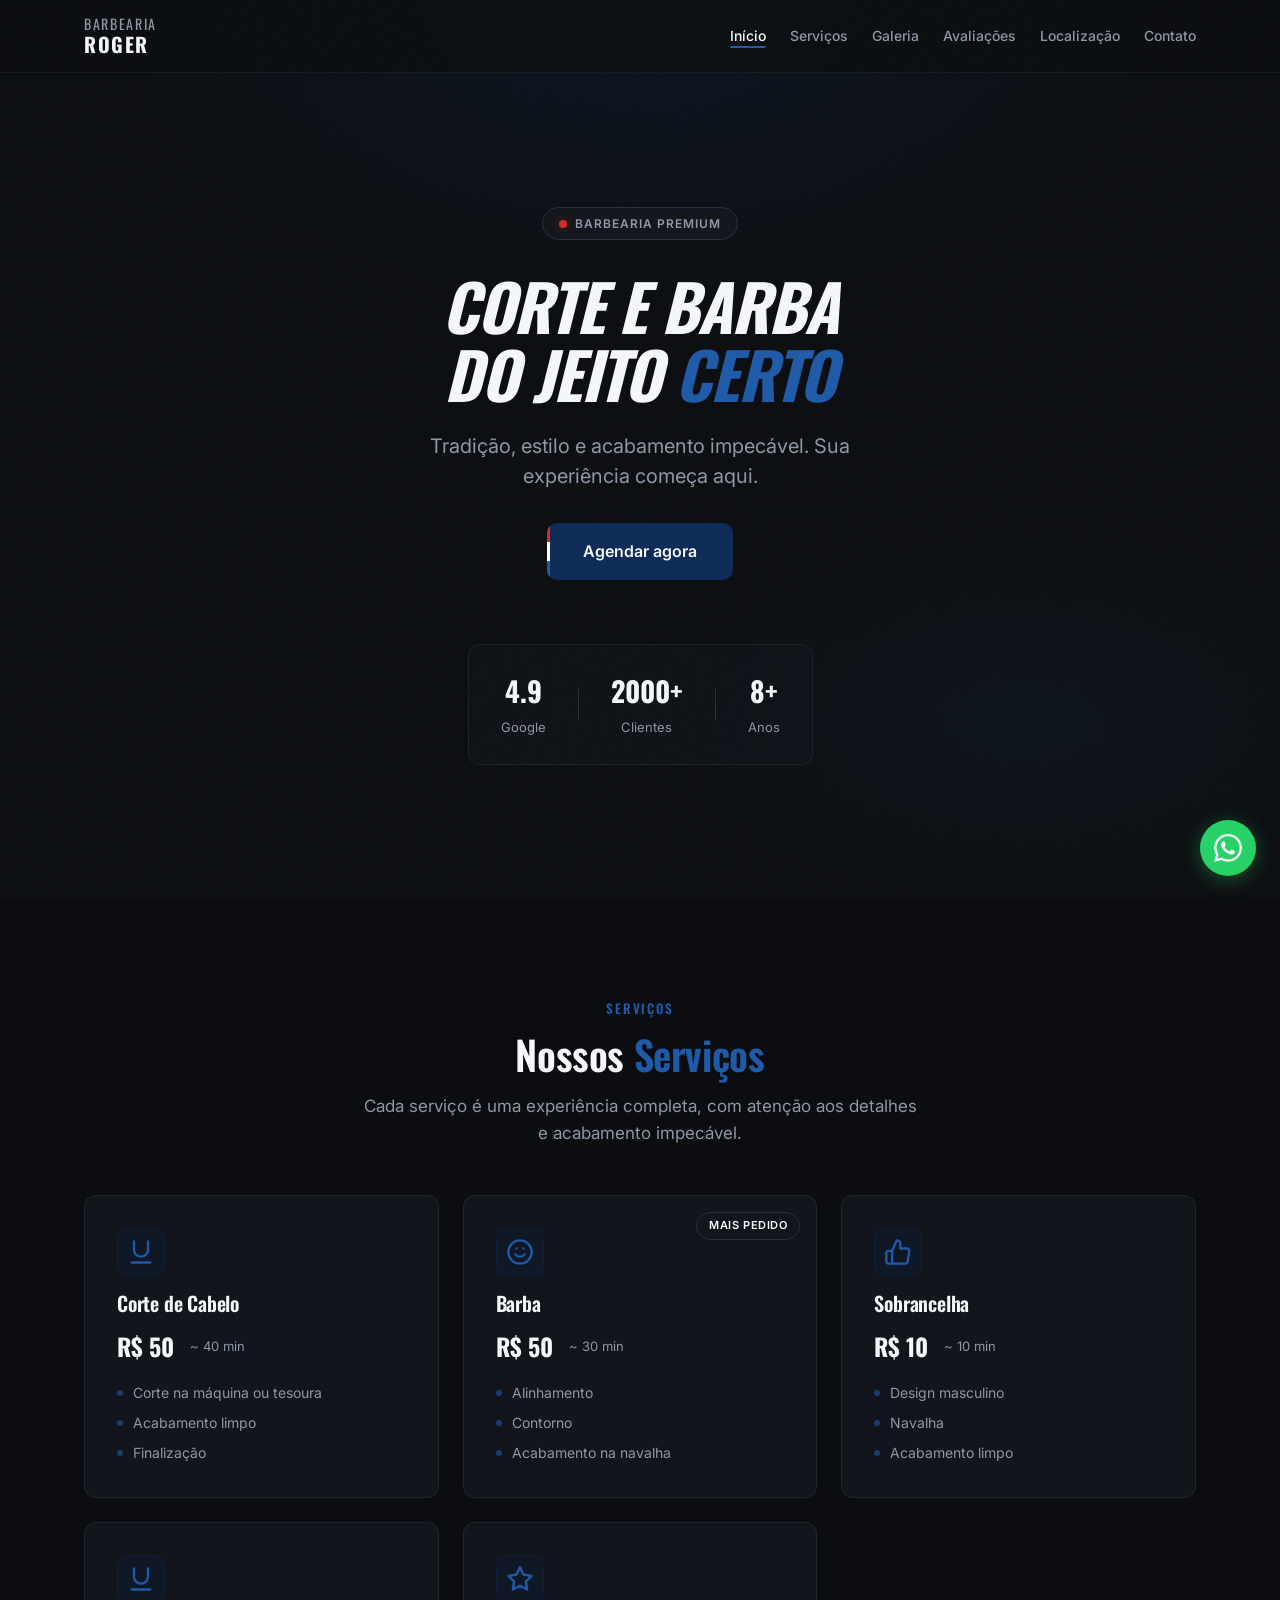
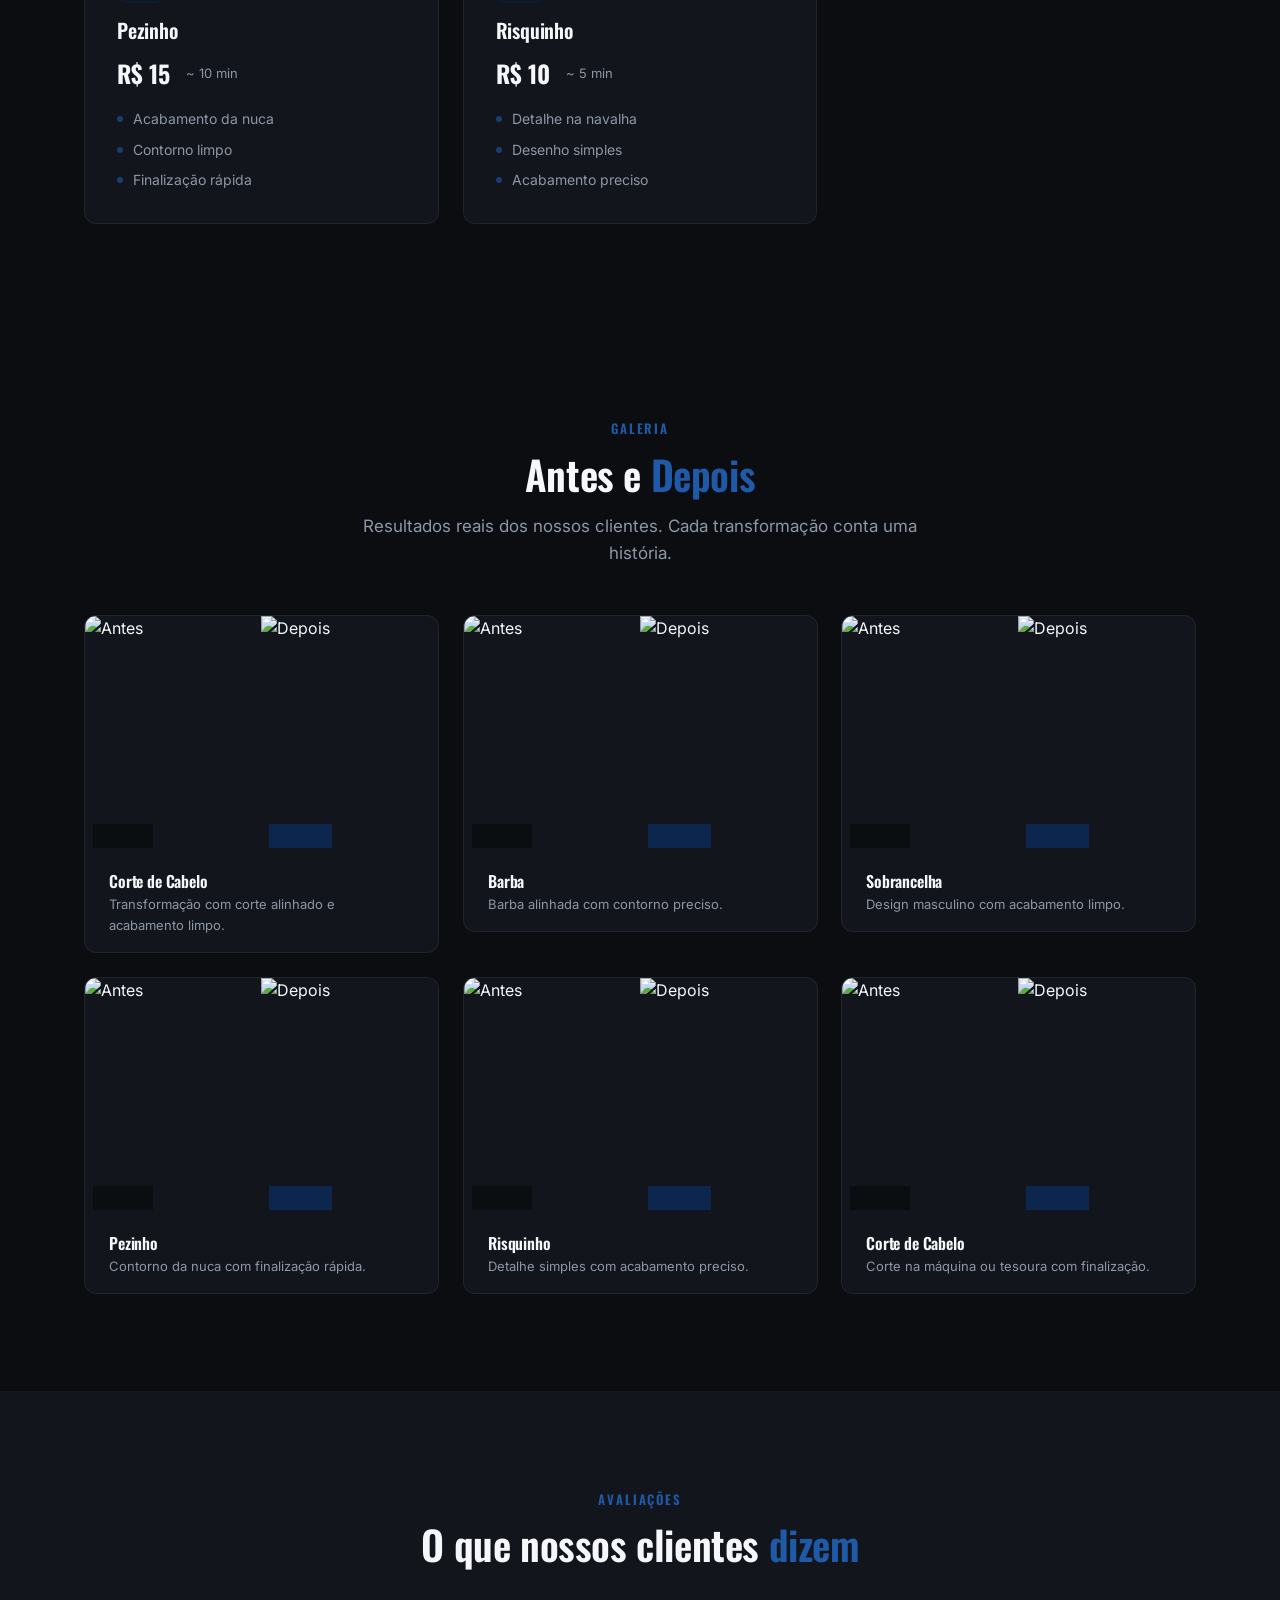
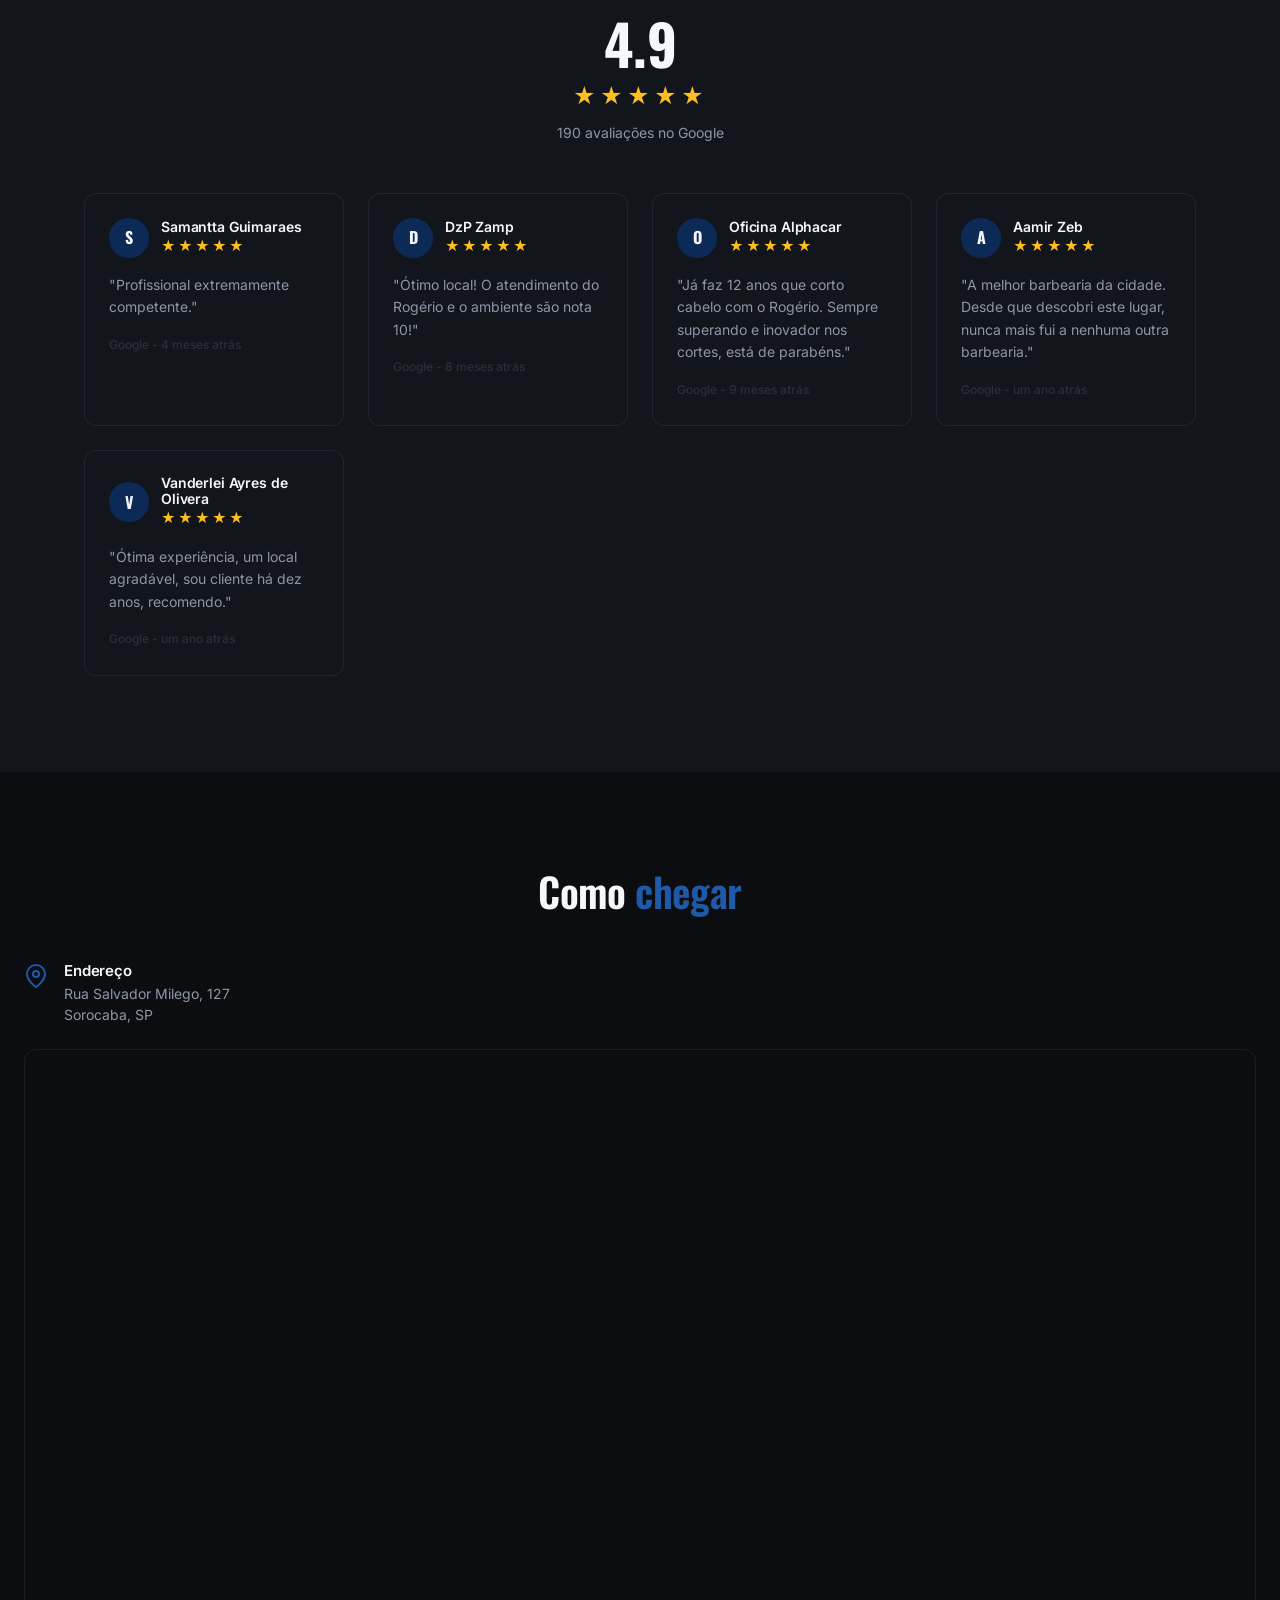
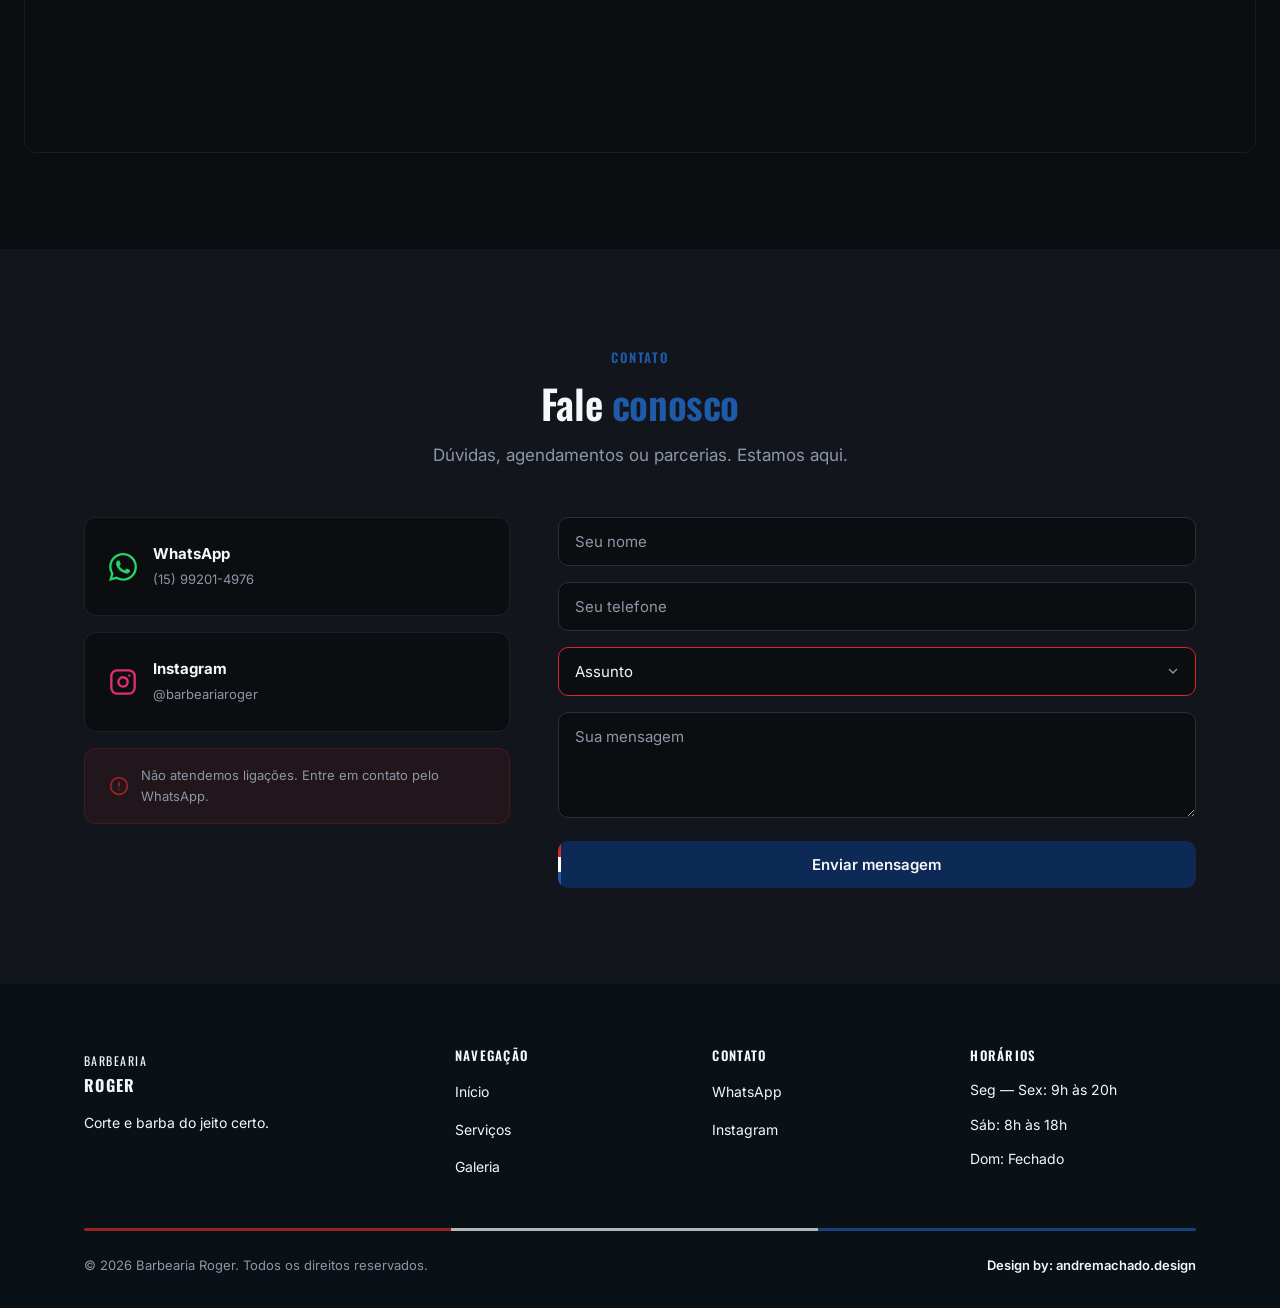
==== commit 01279e16: "Atualiza avaliacoes reais do Google" ====
--- a/index.html
+++ b/index.html
@@ -320,57 +320,64 @@
           <div class="reviews-score">
             <span class="reviews-score__number">4.9</span>
             <div class="reviews-score__stars">★★★★★</div>
-            <span class="reviews-score__label">Google Reviews</span>
+            <span class="reviews-score__label">190 avaliações no Google</span>
           </div>
         </div>
         <div class="reviews-grid">
-          <!-- Review 1 -->
           <div class="card review-card">
             <div class="review-card__header">
-              <div class="review-card__avatar">M</div>
-              <div>
-                <h4 class="review-card__name">Marcos Silva</h4>
+              <div class="review-card__avatar">S</div>
+              <div>
+                <h4 class="review-card__name">Samantta Guimaraes</h4>
                 <div class="review-card__stars">★★★★★</div>
               </div>
             </div>
-            <p class="review-card__text">"Melhor barbearia da região. Atendimento excelente e corte sempre no ponto. Recomendo demais!"</p>
-            <span class="review-card__source">Google</span>
-          </div>
-          <!-- Review 2 -->
+            <p class="review-card__text">"Profissional extremamente competente."</p>
+            <span class="review-card__source">Google - 4 meses atrás</span>
+          </div>
           <div class="card review-card">
             <div class="review-card__header">
-              <div class="review-card__avatar">R</div>
-              <div>
-                <h4 class="review-card__name">Rafael Costa</h4>
+              <div class="review-card__avatar">D</div>
+              <div>
+                <h4 class="review-card__name">DzP Zamp</h4>
                 <div class="review-card__stars">★★★★★</div>
               </div>
             </div>
-            <p class="review-card__text">"Fiz a prótese capilar e mudou minha vida. Resultado super natural, ninguém percebe. Profissional top!"</p>
-            <span class="review-card__source">Google</span>
-          </div>
-          <!-- Review 3 -->
+            <p class="review-card__text">"Ótimo local! O atendimento do Rogério e o ambiente são nota 10!"</p>
+            <span class="review-card__source">Google - 8 meses atrás</span>
+          </div>
           <div class="card review-card">
             <div class="review-card__header">
-              <div class="review-card__avatar">L</div>
-              <div>
-                <h4 class="review-card__name">Lucas Oliveira</h4>
+              <div class="review-card__avatar">O</div>
+              <div>
+                <h4 class="review-card__name">Oficina Alphacar</h4>
                 <div class="review-card__stars">★★★★★</div>
               </div>
             </div>
-            <p class="review-card__text">"Ambiente top, cerveja gelada e corte de qualidade. Saio de lá me sentindo outro. Nota 10!"</p>
-            <span class="review-card__source">Instagram</span>
-          </div>
-          <!-- Review 4 -->
+            <p class="review-card__text">"Já faz 12 anos que corto cabelo com o Rogério. Sempre superando e inovador nos cortes, está de parabéns."</p>
+            <span class="review-card__source">Google - 9 meses atrás</span>
+          </div>
           <div class="card review-card">
             <div class="review-card__header">
-              <div class="review-card__avatar">P</div>
-              <div>
-                <h4 class="review-card__name">Pedro Santos</h4>
+              <div class="review-card__avatar">A</div>
+              <div>
+                <h4 class="review-card__name">Aamir Zeb</h4>
                 <div class="review-card__stars">★★★★★</div>
               </div>
             </div>
-            <p class="review-card__text">"Levo meu filho lá e ele adora. Atendimento com paciência e o corte fica perfeito. Virei cliente fixo."</p>
-            <span class="review-card__source">Google</span>
+            <p class="review-card__text">"A melhor barbearia da cidade. Desde que descobri este lugar, nunca mais fui a nenhuma outra barbearia."</p>
+            <span class="review-card__source">Google - um ano atrás</span>
+          </div>
+          <div class="card review-card">
+            <div class="review-card__header">
+              <div class="review-card__avatar">V</div>
+              <div>
+                <h4 class="review-card__name">Vanderlei Ayres de Olivera</h4>
+                <div class="review-card__stars">★★★★★</div>
+              </div>
+            </div>
+            <p class="review-card__text">"Ótima experiência, um local agradável, sou cliente há dez anos, recomendo."</p>
+            <span class="review-card__source">Google - um ano atrás</span>
           </div>
         </div>
       </div>
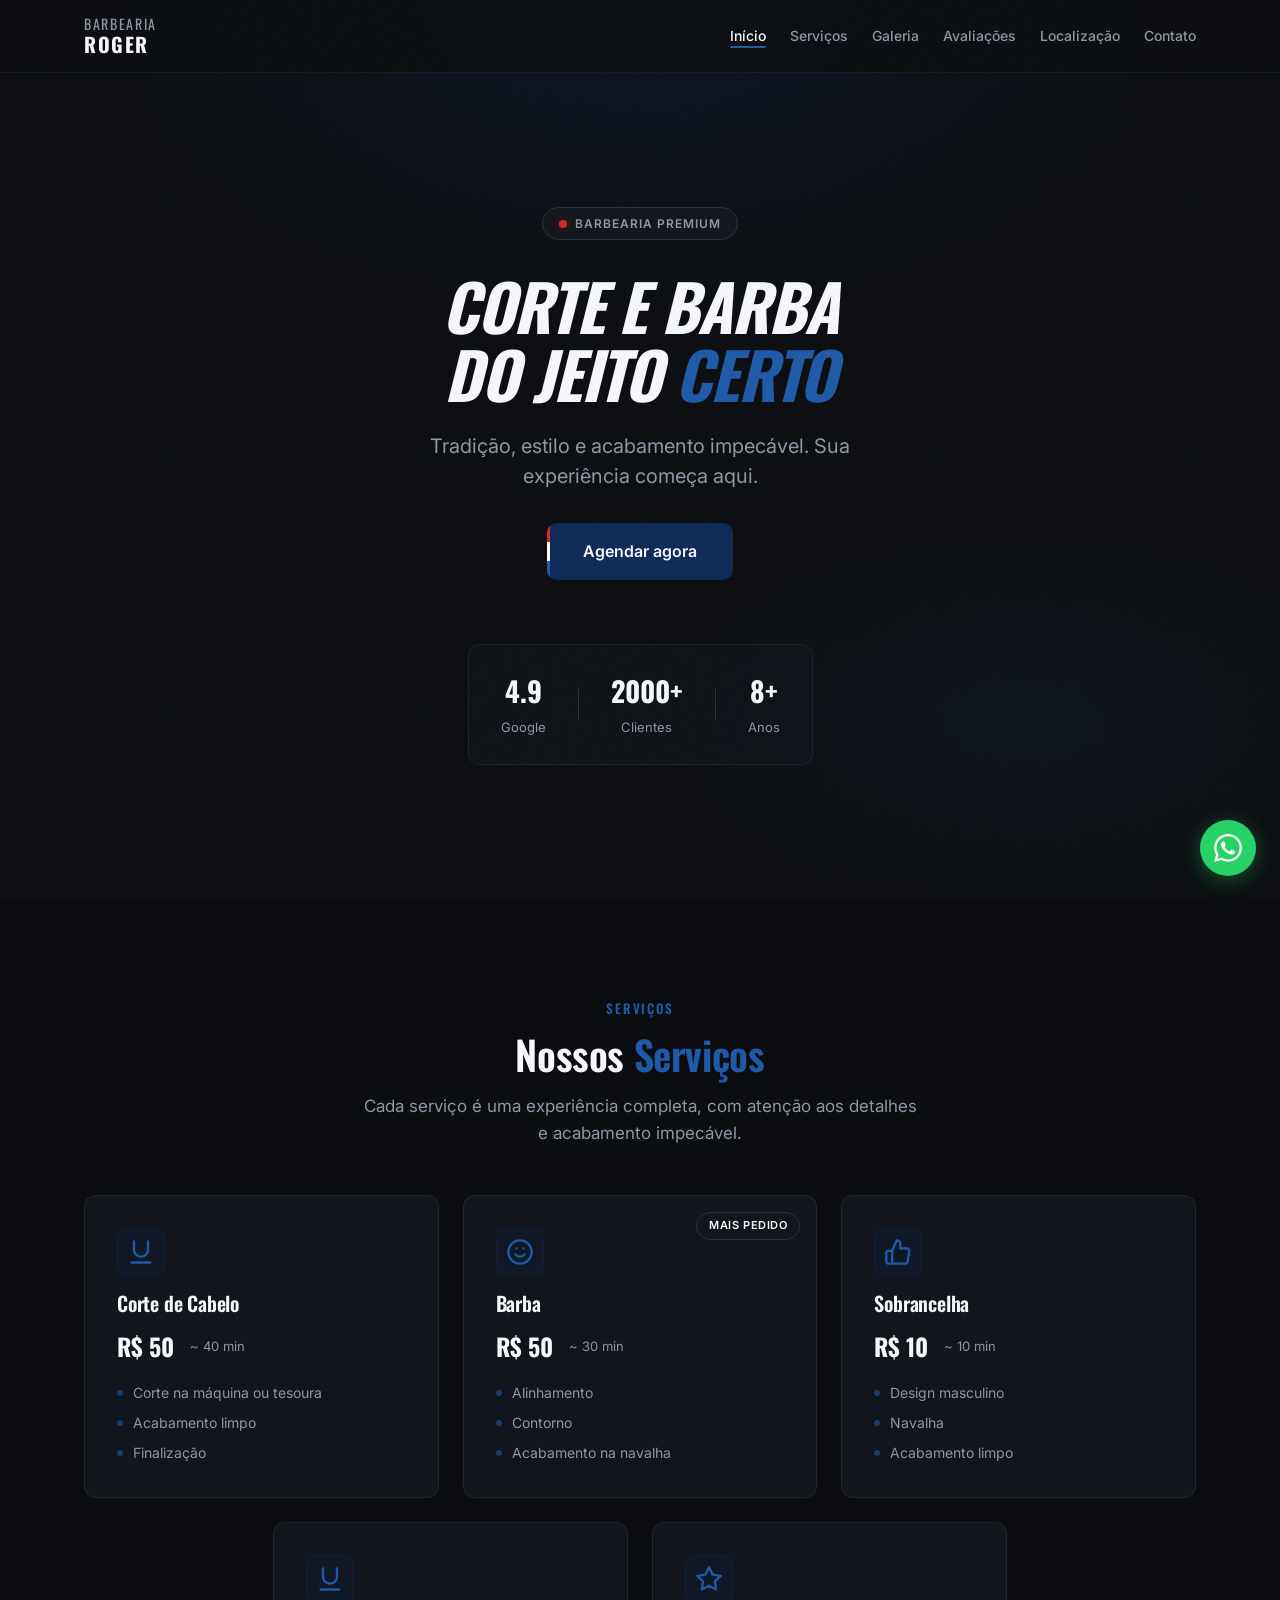
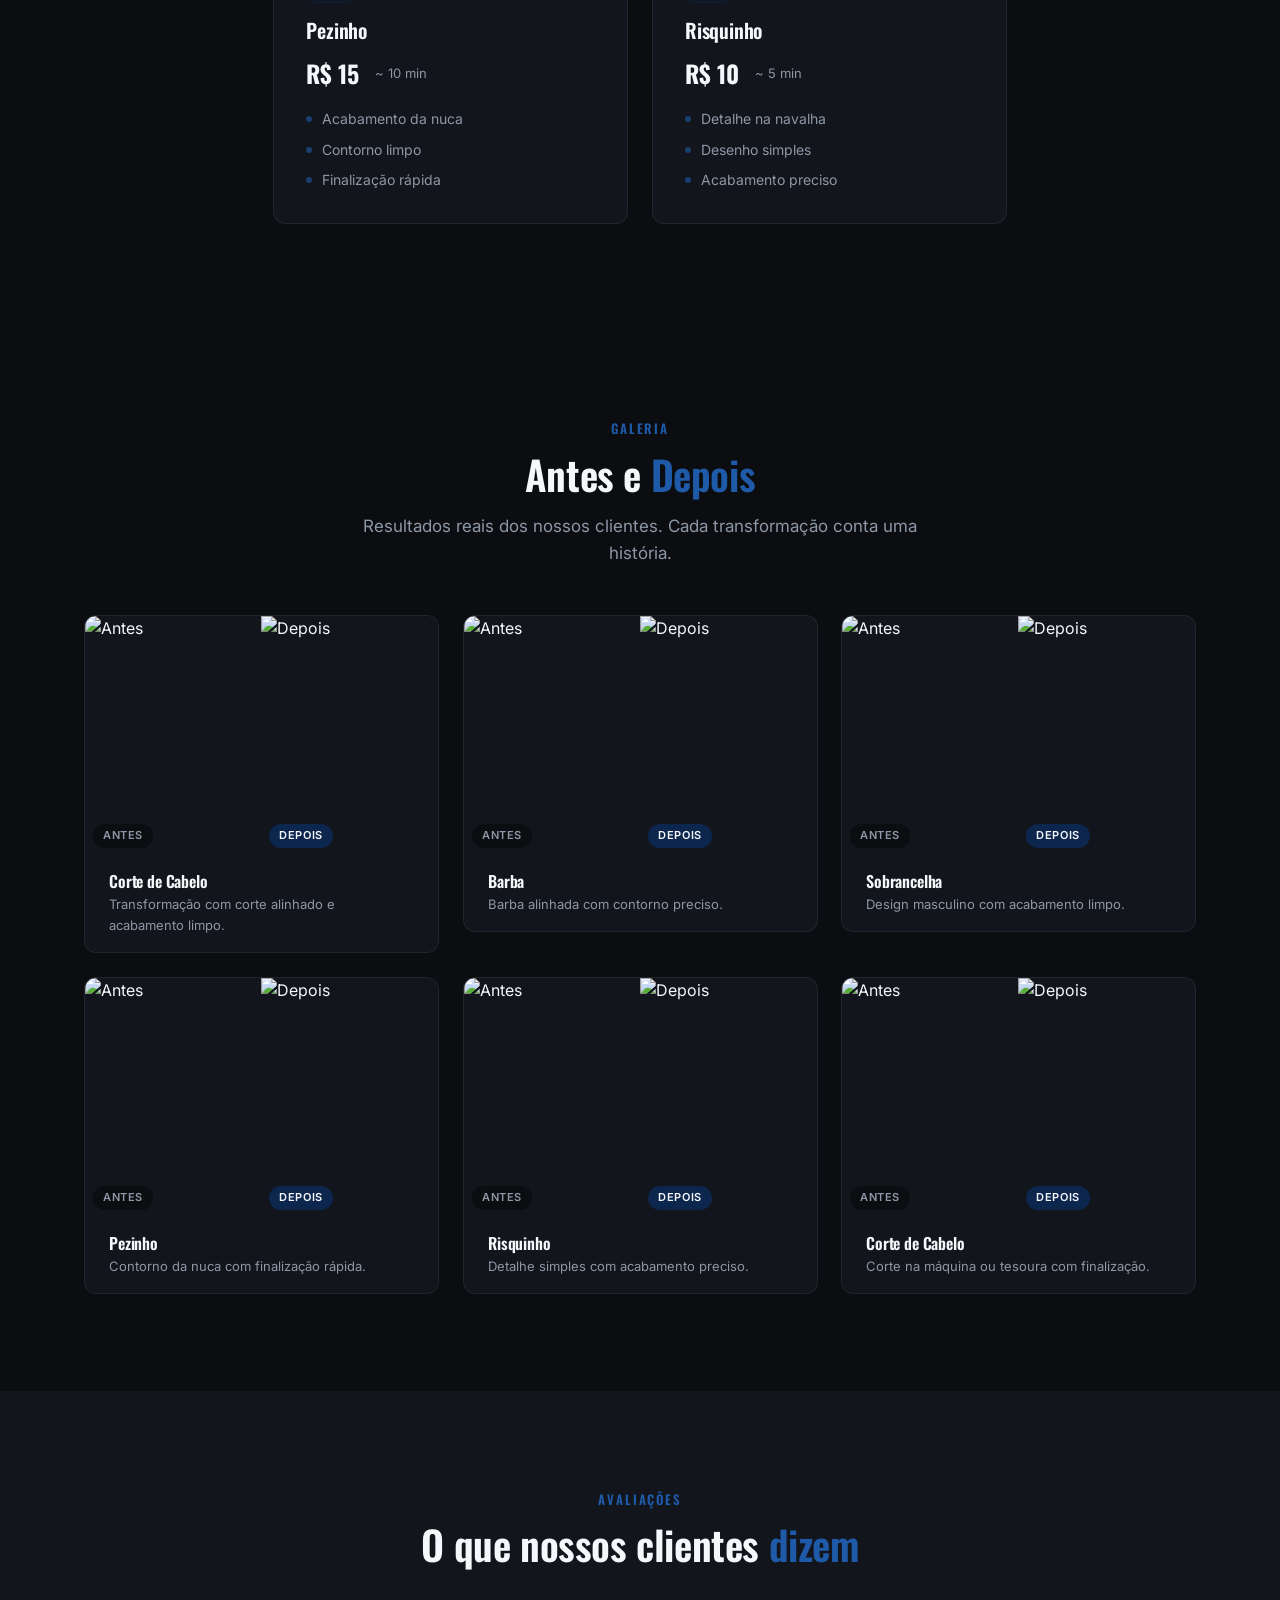
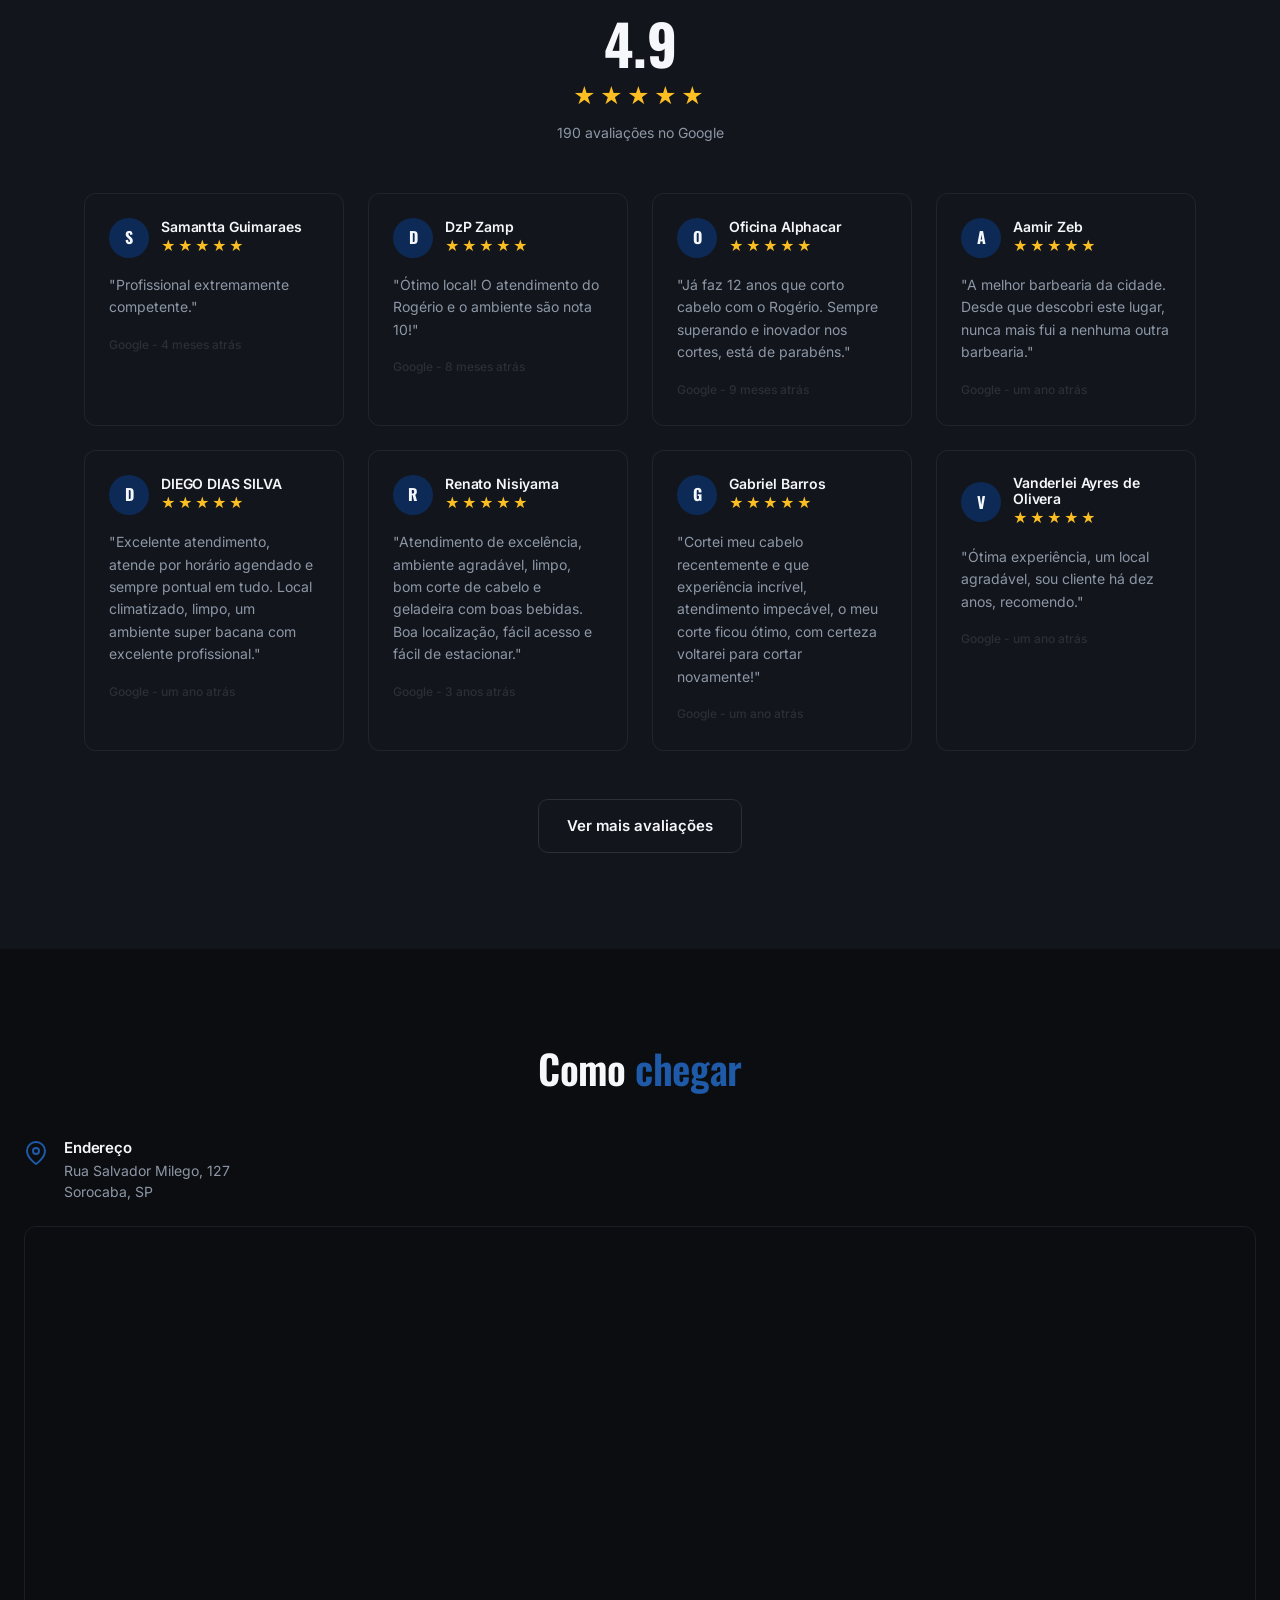
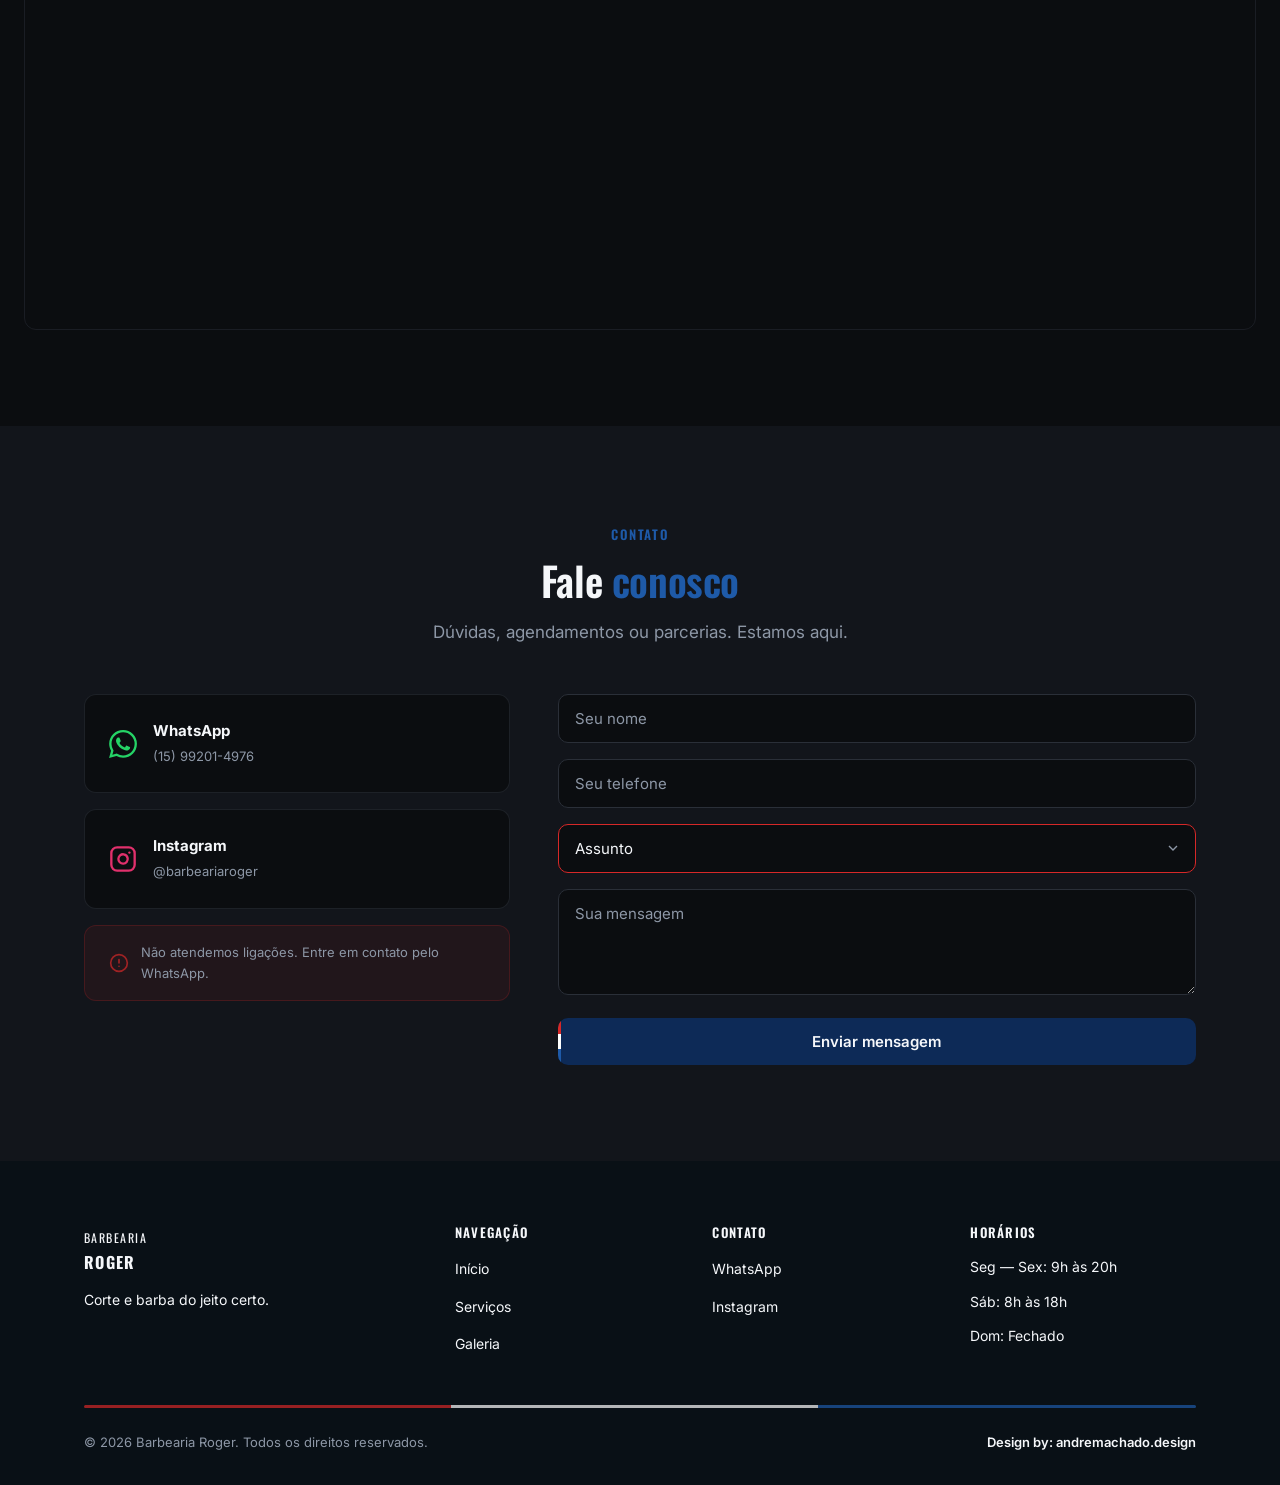
==== commit c66c80f8: "Adiciona avaliacoes e CTA do Google" ====
--- a/index.html
+++ b/index.html
@@ -370,6 +370,39 @@
           </div>
           <div class="card review-card">
             <div class="review-card__header">
+              <div class="review-card__avatar">D</div>
+              <div>
+                <h4 class="review-card__name">DIEGO DIAS SILVA</h4>
+                <div class="review-card__stars">★★★★★</div>
+              </div>
+            </div>
+            <p class="review-card__text">"Excelente atendimento, atende por horário agendado e sempre pontual em tudo. Local climatizado, limpo, um ambiente super bacana com excelente profissional."</p>
+            <span class="review-card__source">Google - um ano atrás</span>
+          </div>
+          <div class="card review-card">
+            <div class="review-card__header">
+              <div class="review-card__avatar">R</div>
+              <div>
+                <h4 class="review-card__name">Renato Nisiyama</h4>
+                <div class="review-card__stars">★★★★★</div>
+              </div>
+            </div>
+            <p class="review-card__text">"Atendimento de excelência, ambiente agradável, limpo, bom corte de cabelo e geladeira com boas bebidas. Boa localização, fácil acesso e fácil de estacionar."</p>
+            <span class="review-card__source">Google - 3 anos atrás</span>
+          </div>
+          <div class="card review-card">
+            <div class="review-card__header">
+              <div class="review-card__avatar">G</div>
+              <div>
+                <h4 class="review-card__name">Gabriel Barros</h4>
+                <div class="review-card__stars">★★★★★</div>
+              </div>
+            </div>
+            <p class="review-card__text">"Cortei meu cabelo recentemente e que experiência incrível, atendimento impecável, o meu corte ficou ótimo, com certeza voltarei para cortar novamente!"</p>
+            <span class="review-card__source">Google - um ano atrás</span>
+          </div>
+          <div class="card review-card">
+            <div class="review-card__header">
               <div class="review-card__avatar">V</div>
               <div>
                 <h4 class="review-card__name">Vanderlei Ayres de Olivera</h4>
@@ -379,6 +412,9 @@
             <p class="review-card__text">"Ótima experiência, um local agradável, sou cliente há dez anos, recomendo."</p>
             <span class="review-card__source">Google - um ano atrás</span>
           </div>
+        </div>
+        <div class="reviews-cta">
+          <a href="https://maps.google.com/?cid=18310419958425121231" class="btn btn--secondary" target="_blank" rel="noopener">Ver mais avaliações</a>
         </div>
       </div>
     </section>
--- a/css/style.css
+++ b/css/style.css
@@ -620,7 +620,19 @@
 
 @media (min-width: 1024px) {
   .services-grid {
-    grid-template-columns: repeat(3, 1fr);
+    grid-template-columns: repeat(6, 1fr);
+  }
+
+  .service-card {
+    grid-column: span 2;
+  }
+
+  .service-card:nth-last-child(2) {
+    grid-column: 2 / span 2;
+  }
+
+  .service-card:last-child {
+    grid-column: 4 / span 2;
   }
 }
 
@@ -911,6 +923,12 @@
   font-size: 12px;
   color: var(--gray-steel);
   font-weight: 500;
+}
+
+.reviews-cta {
+  display: flex;
+  justify-content: center;
+  margin-top: var(--space-7);
 }
 
 /* ==============================
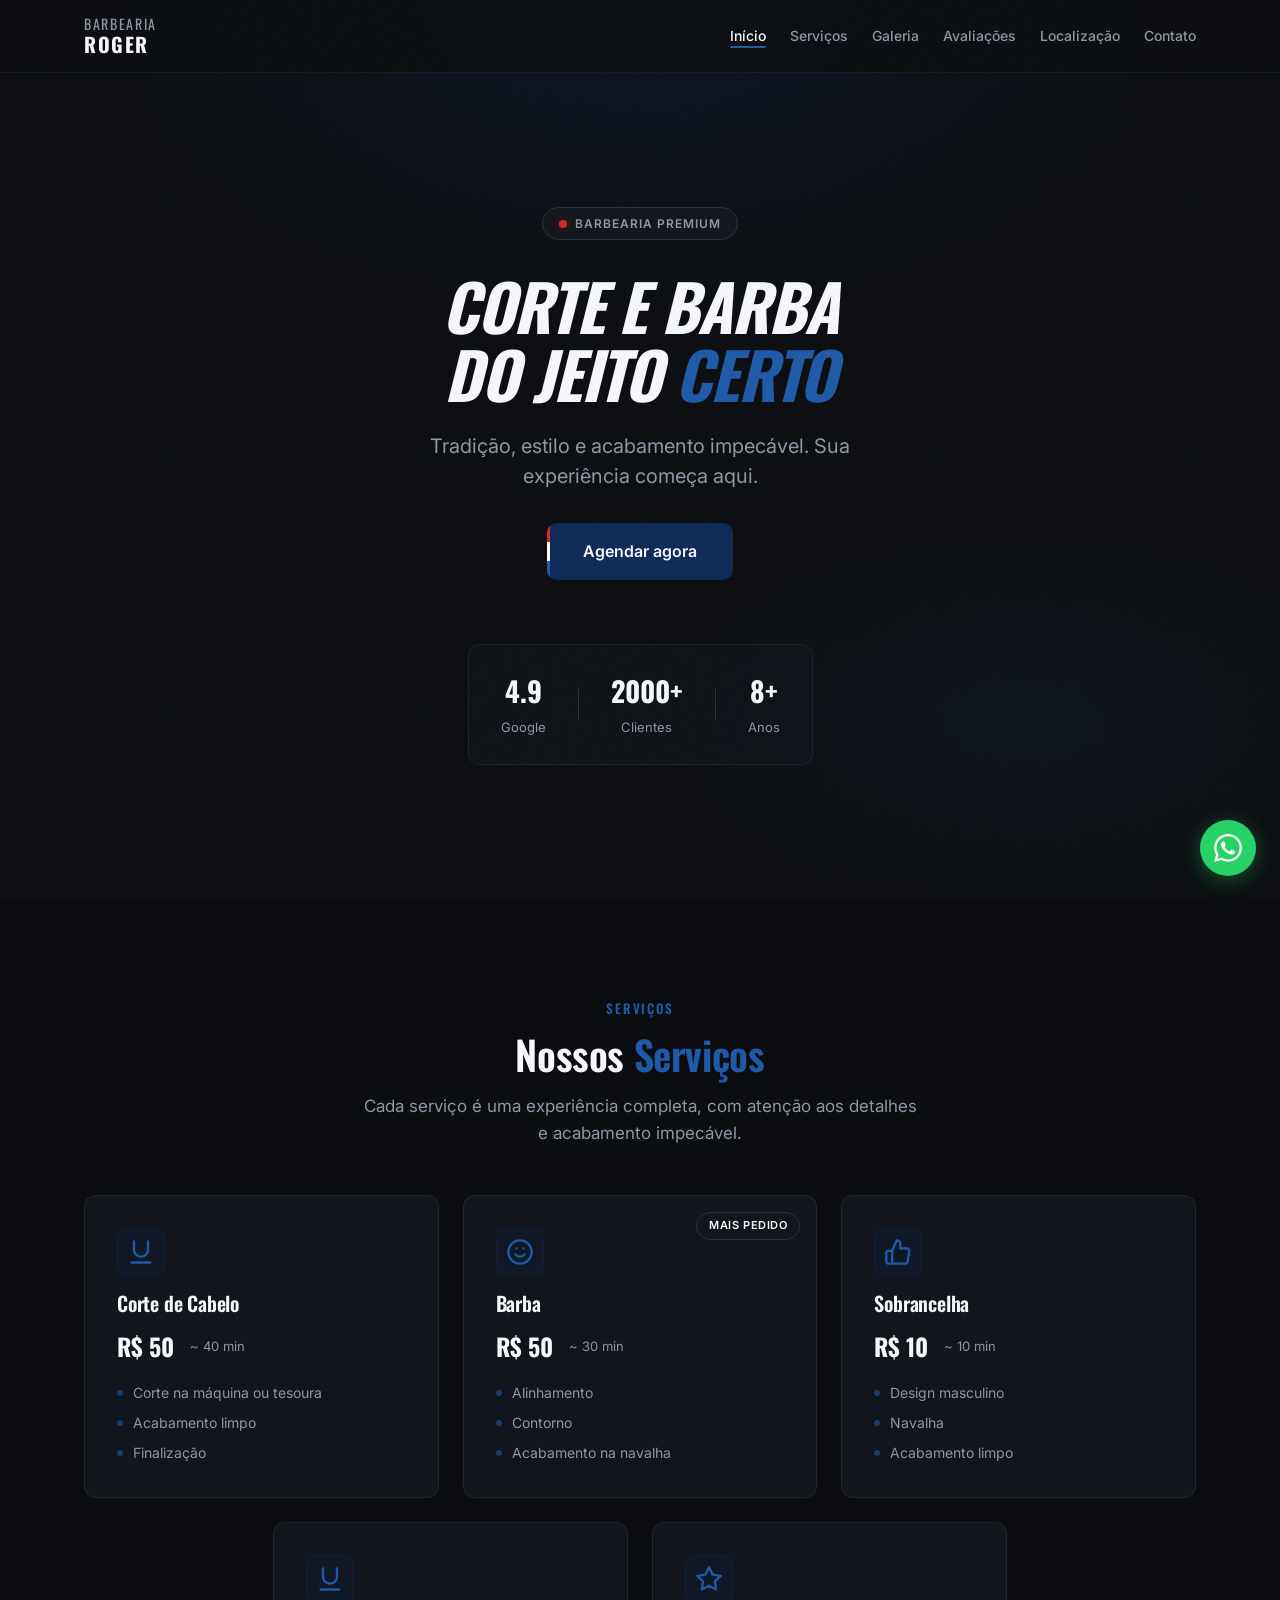
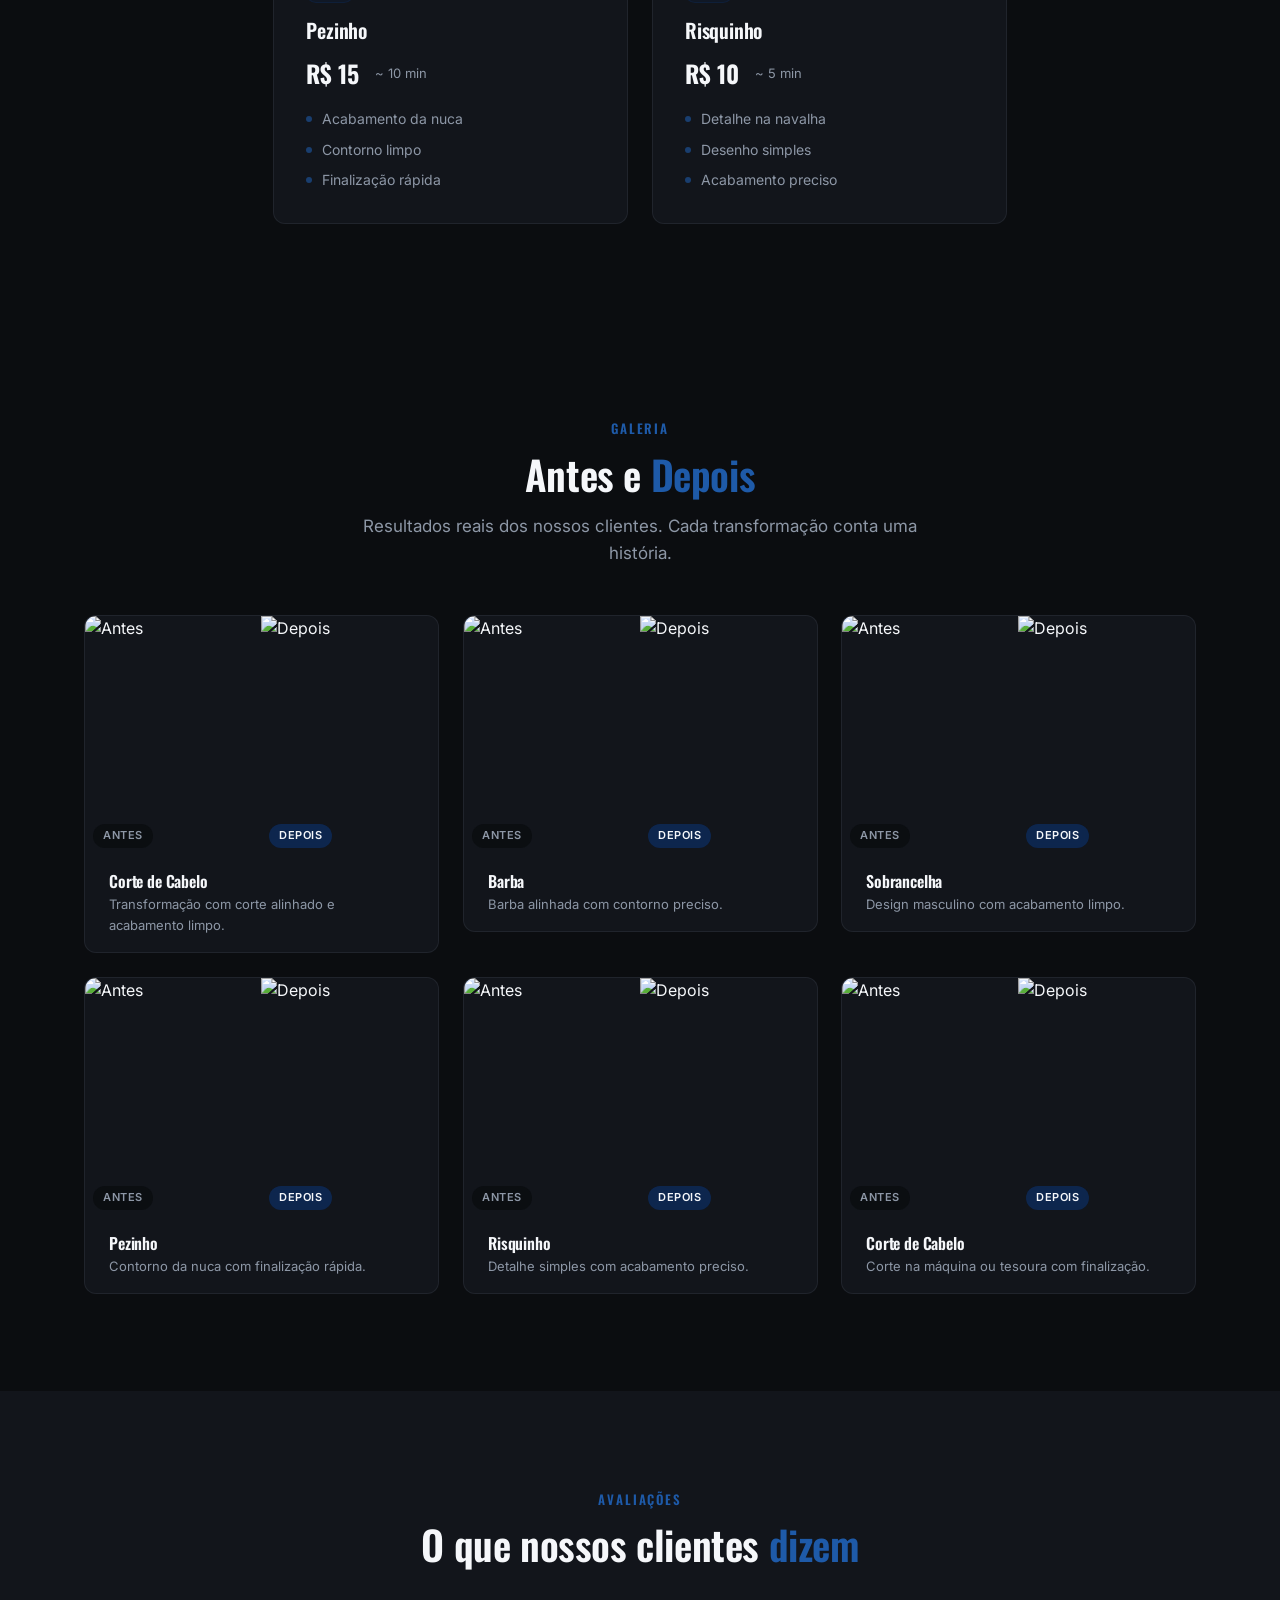
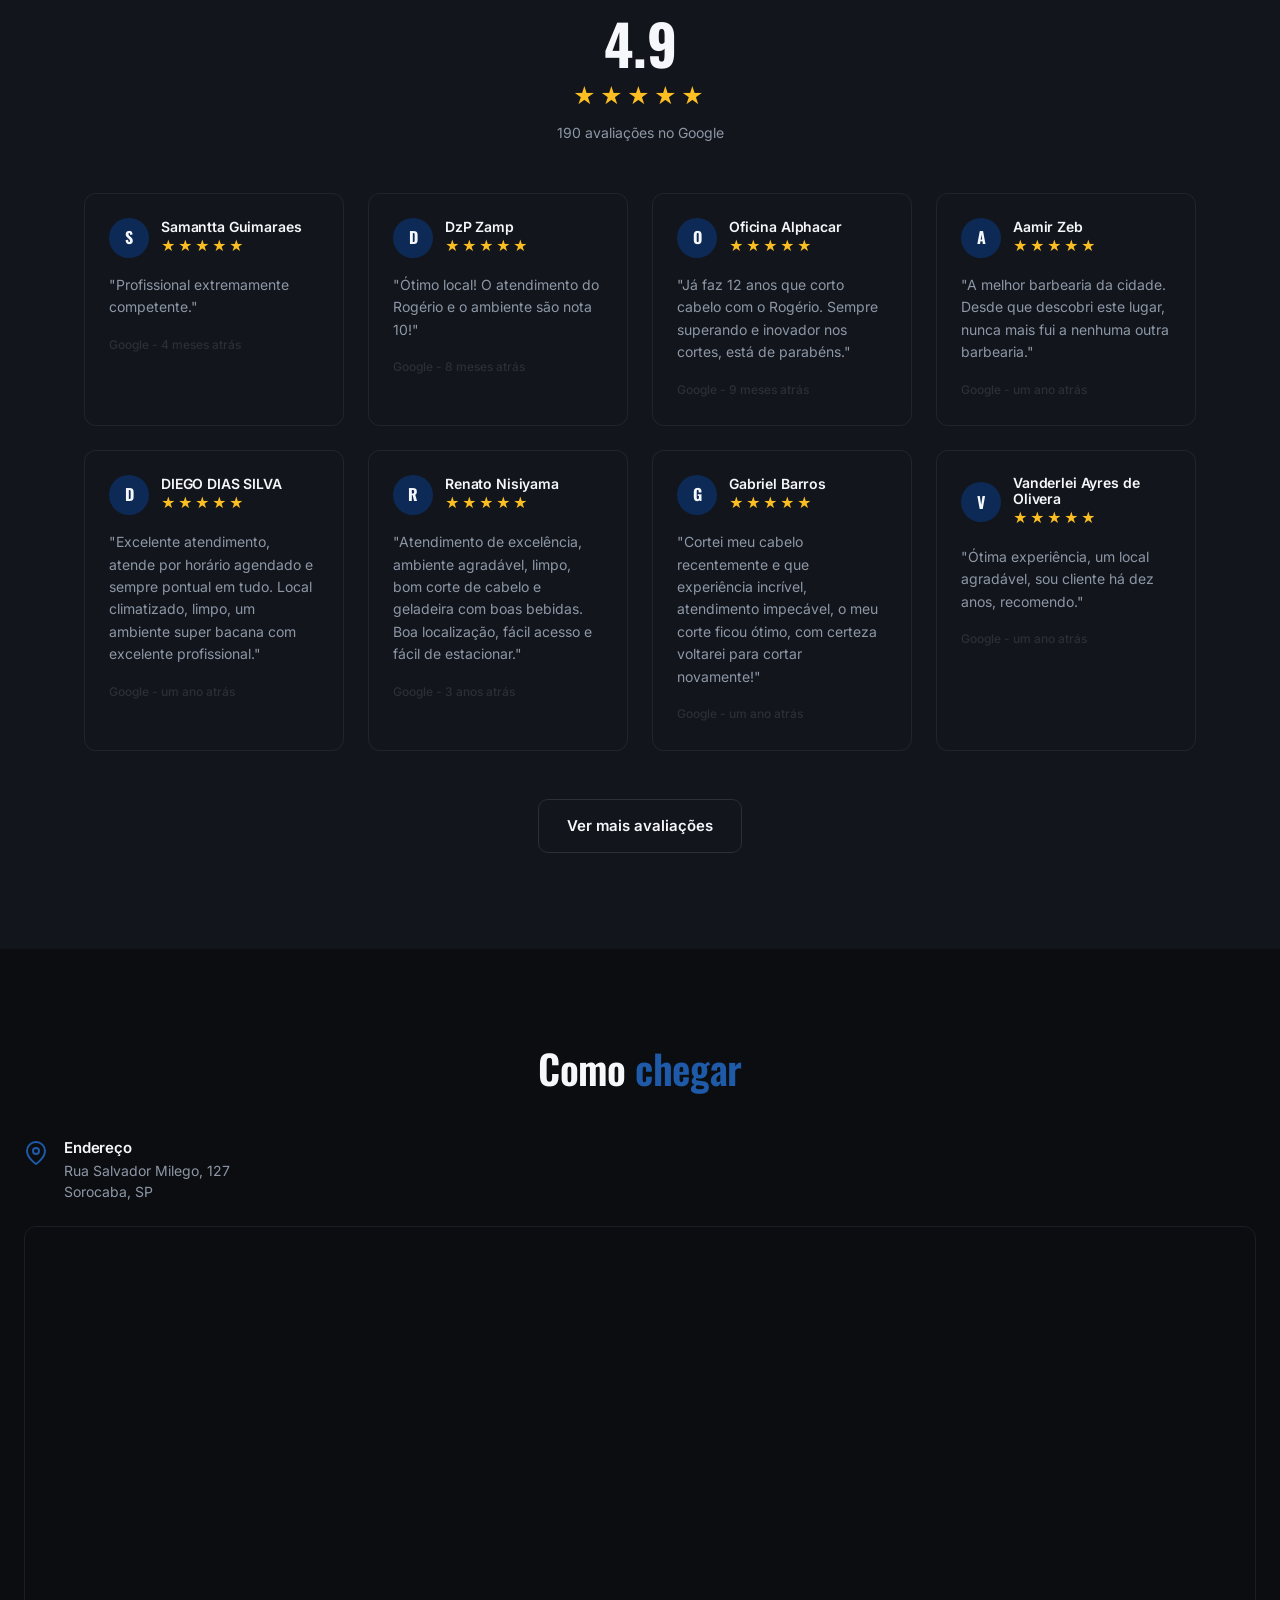
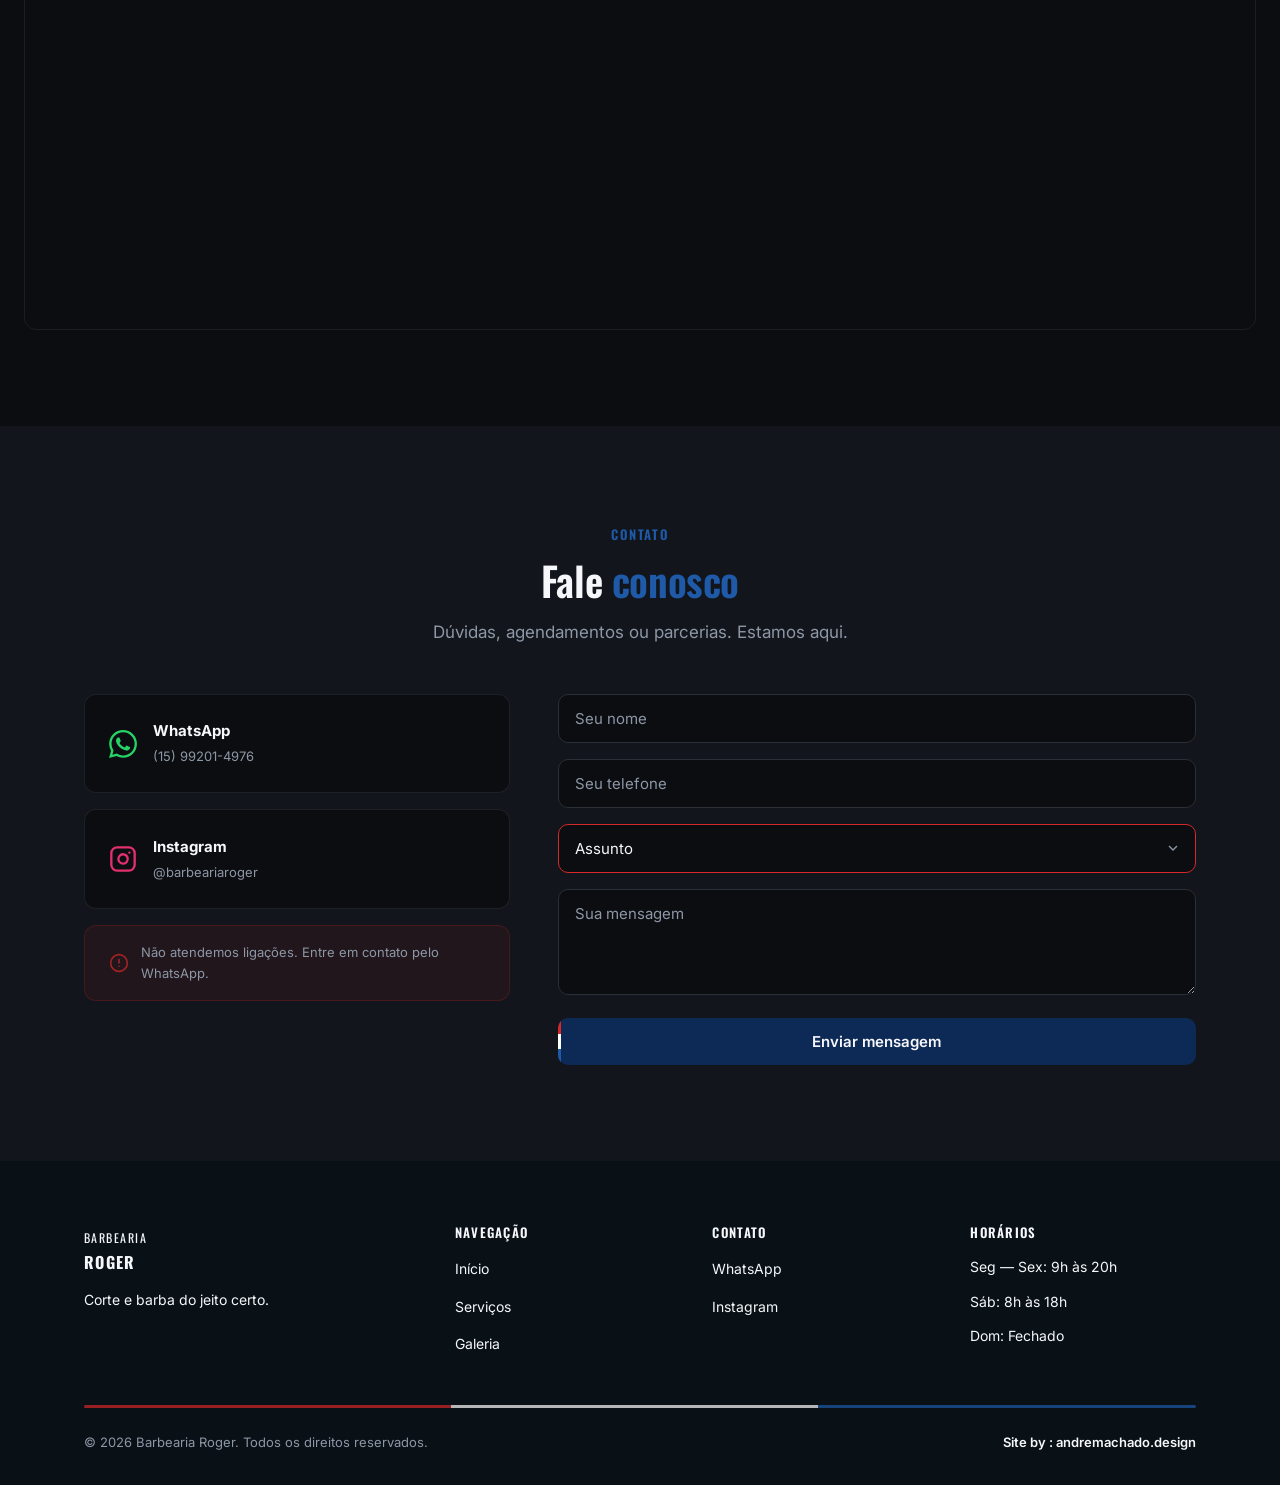
==== commit 2206aec1: "Atualiza credito do rodape" ====
--- a/index.html
+++ b/index.html
@@ -535,7 +535,7 @@
       <div class="footer__barber-stripe"></div>
       <div class="footer__bottom">
         <p class="footer__copyright">&copy; 2026 Barbearia Roger. Todos os direitos reservados.</p>
-        <p class="footer__credit">Design by: <a href="https://andremachado.design" target="_blank" rel="noopener">andremachado.design</a></p>
+        <p class="footer__credit">Site by : <a href="https://andremachado.design" target="_blank" rel="noopener">andremachado.design</a></p>
       </div>
     </div>
   </footer>
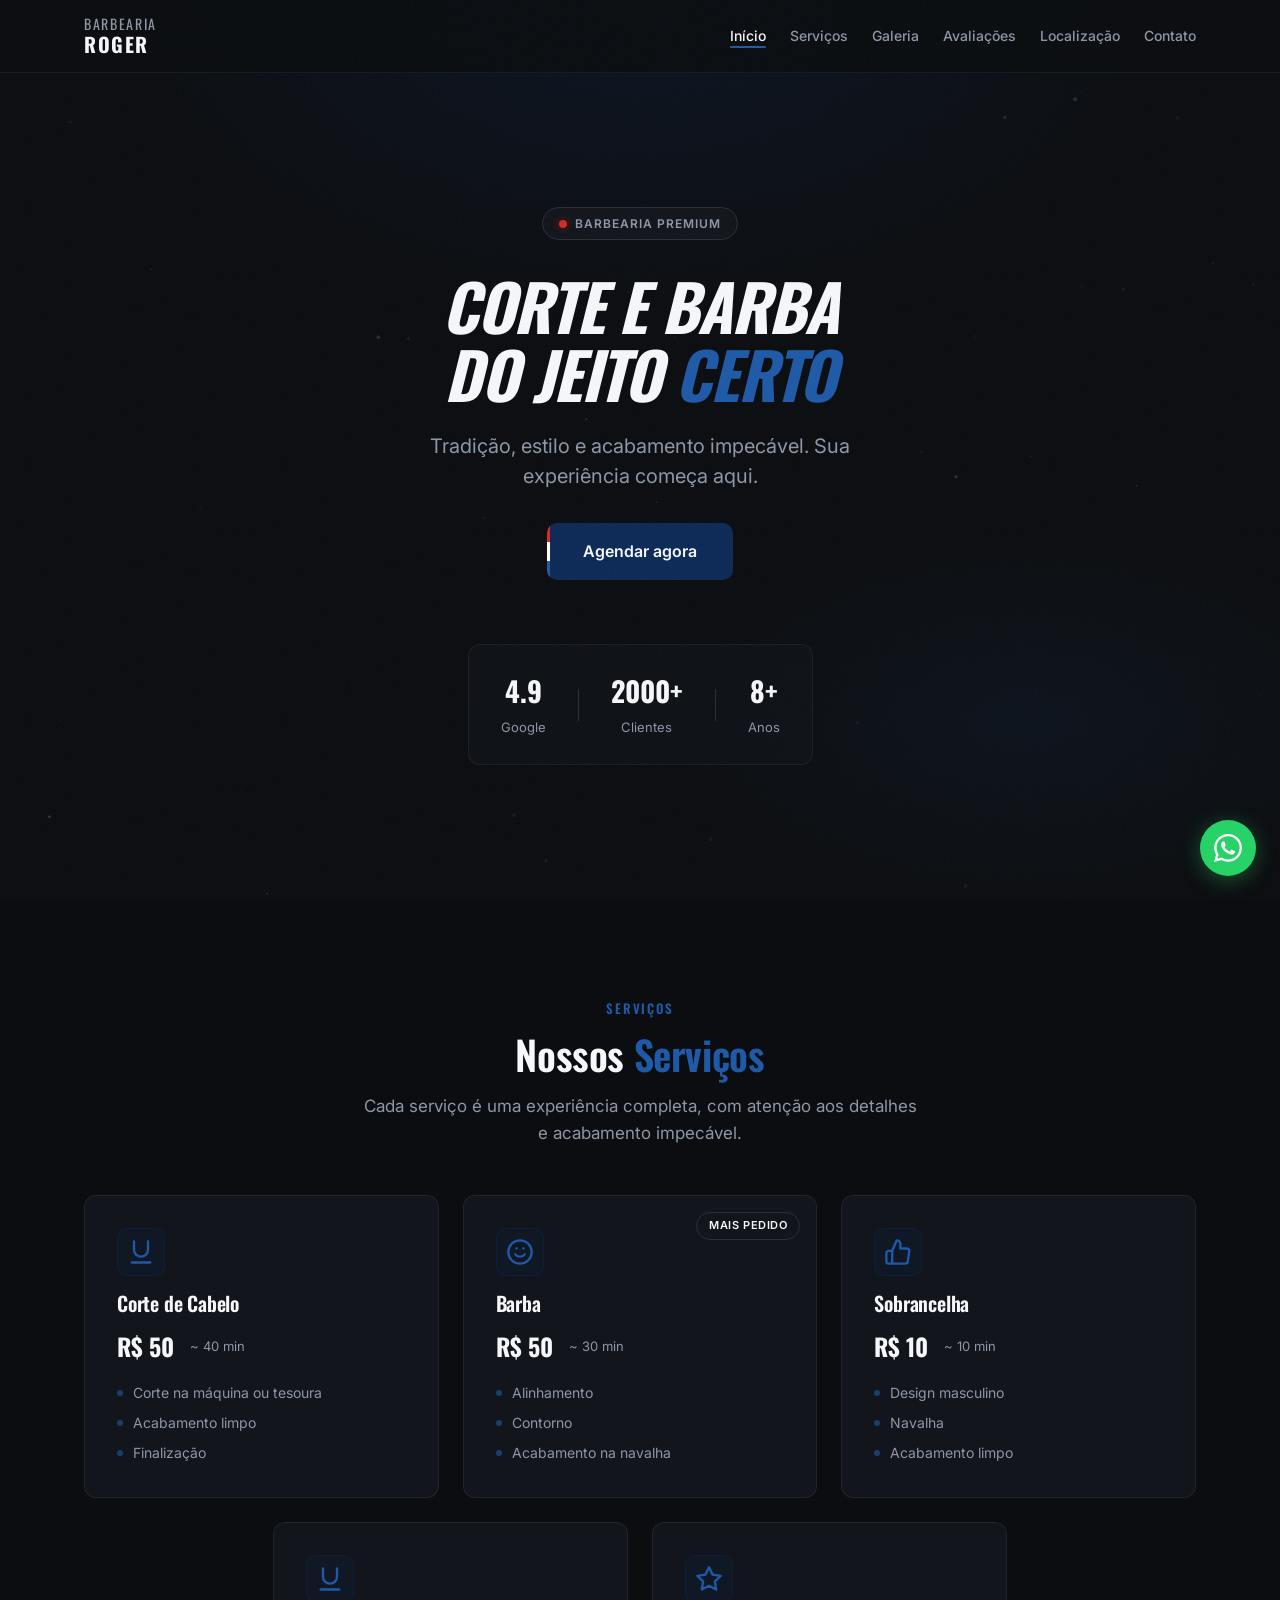
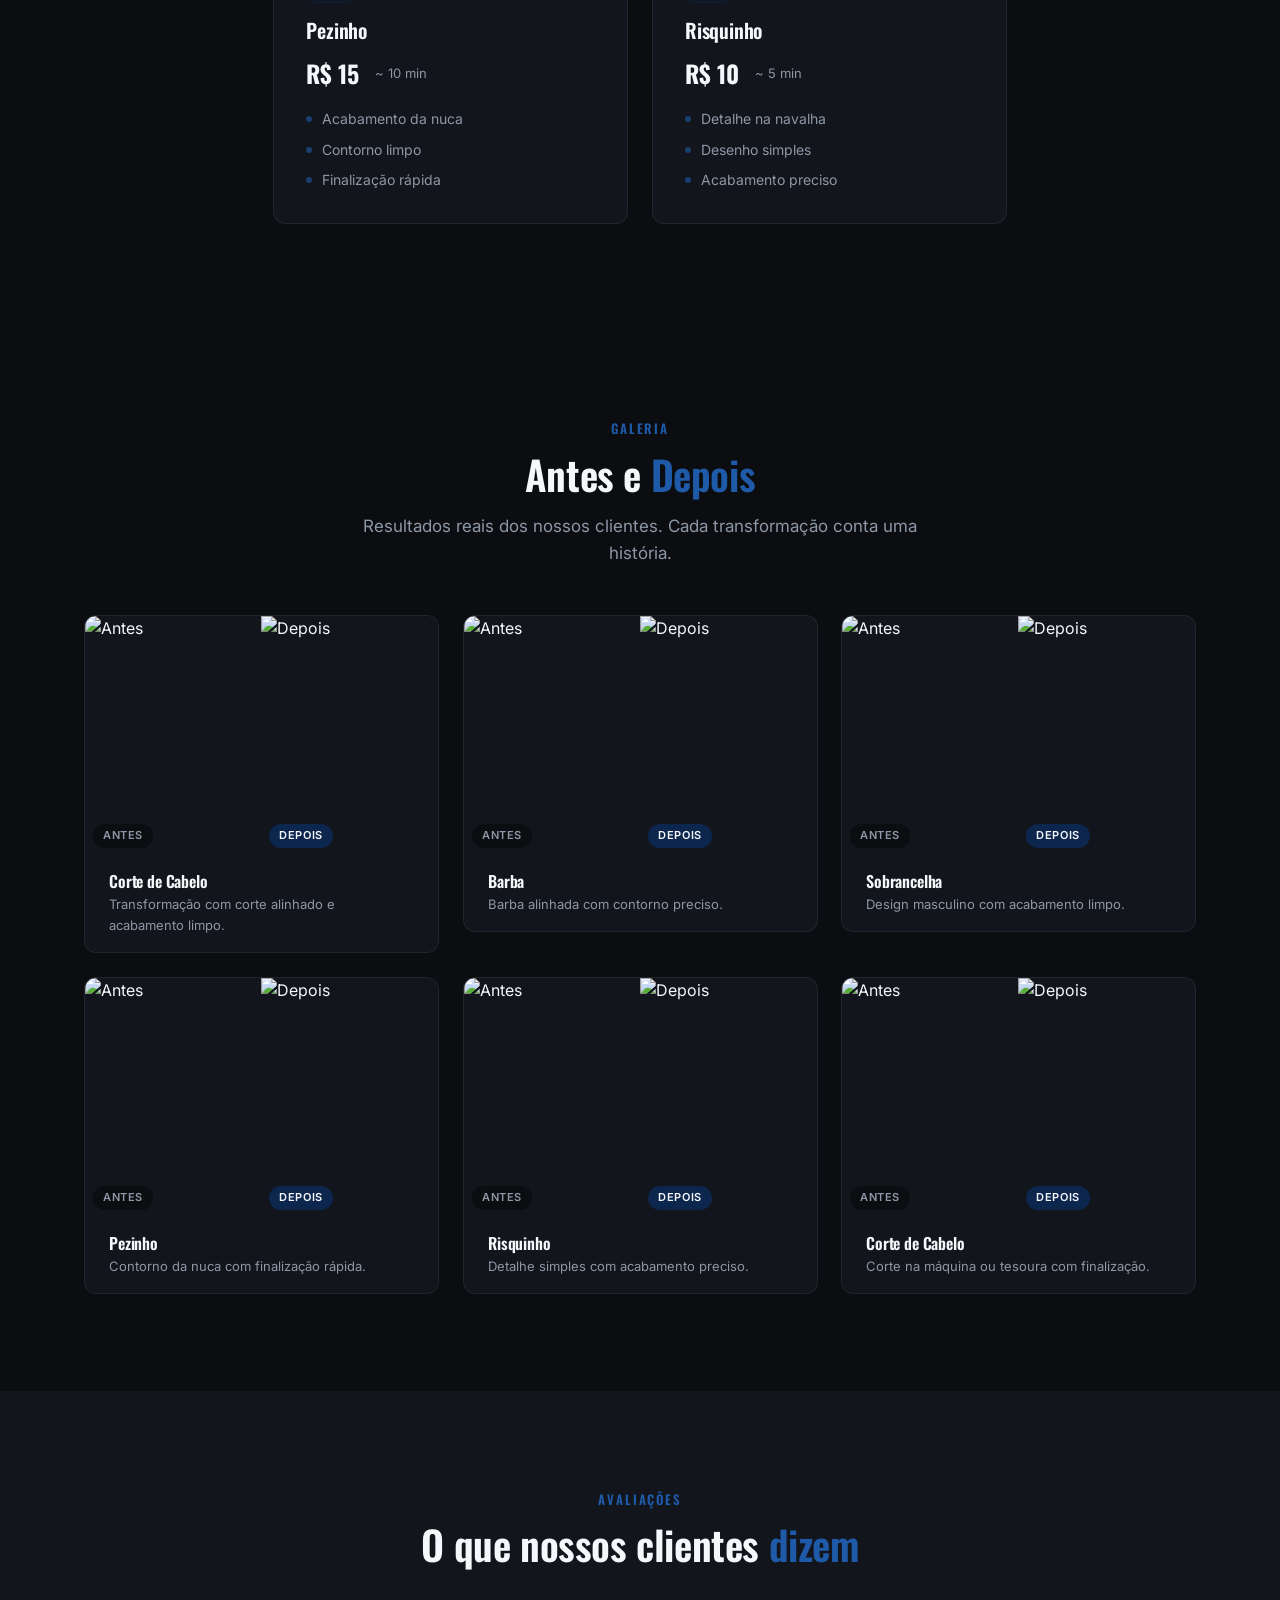
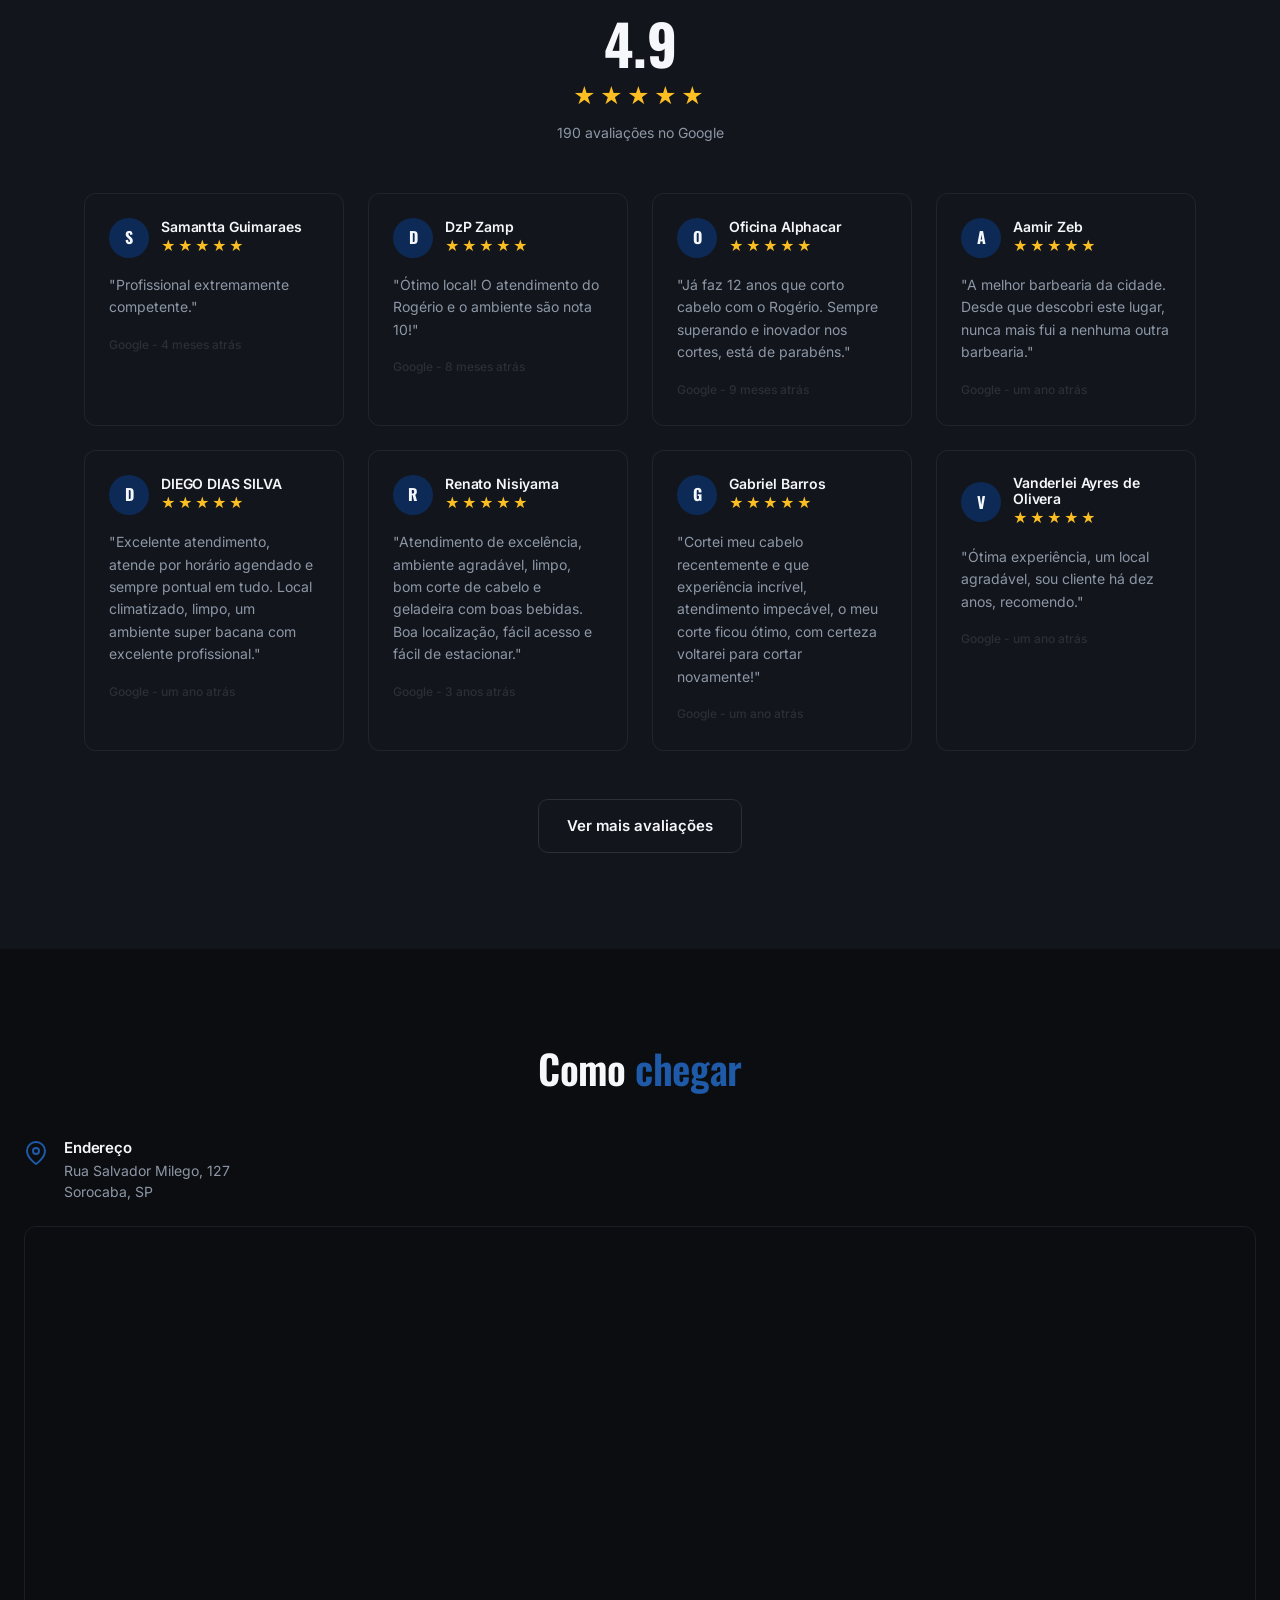
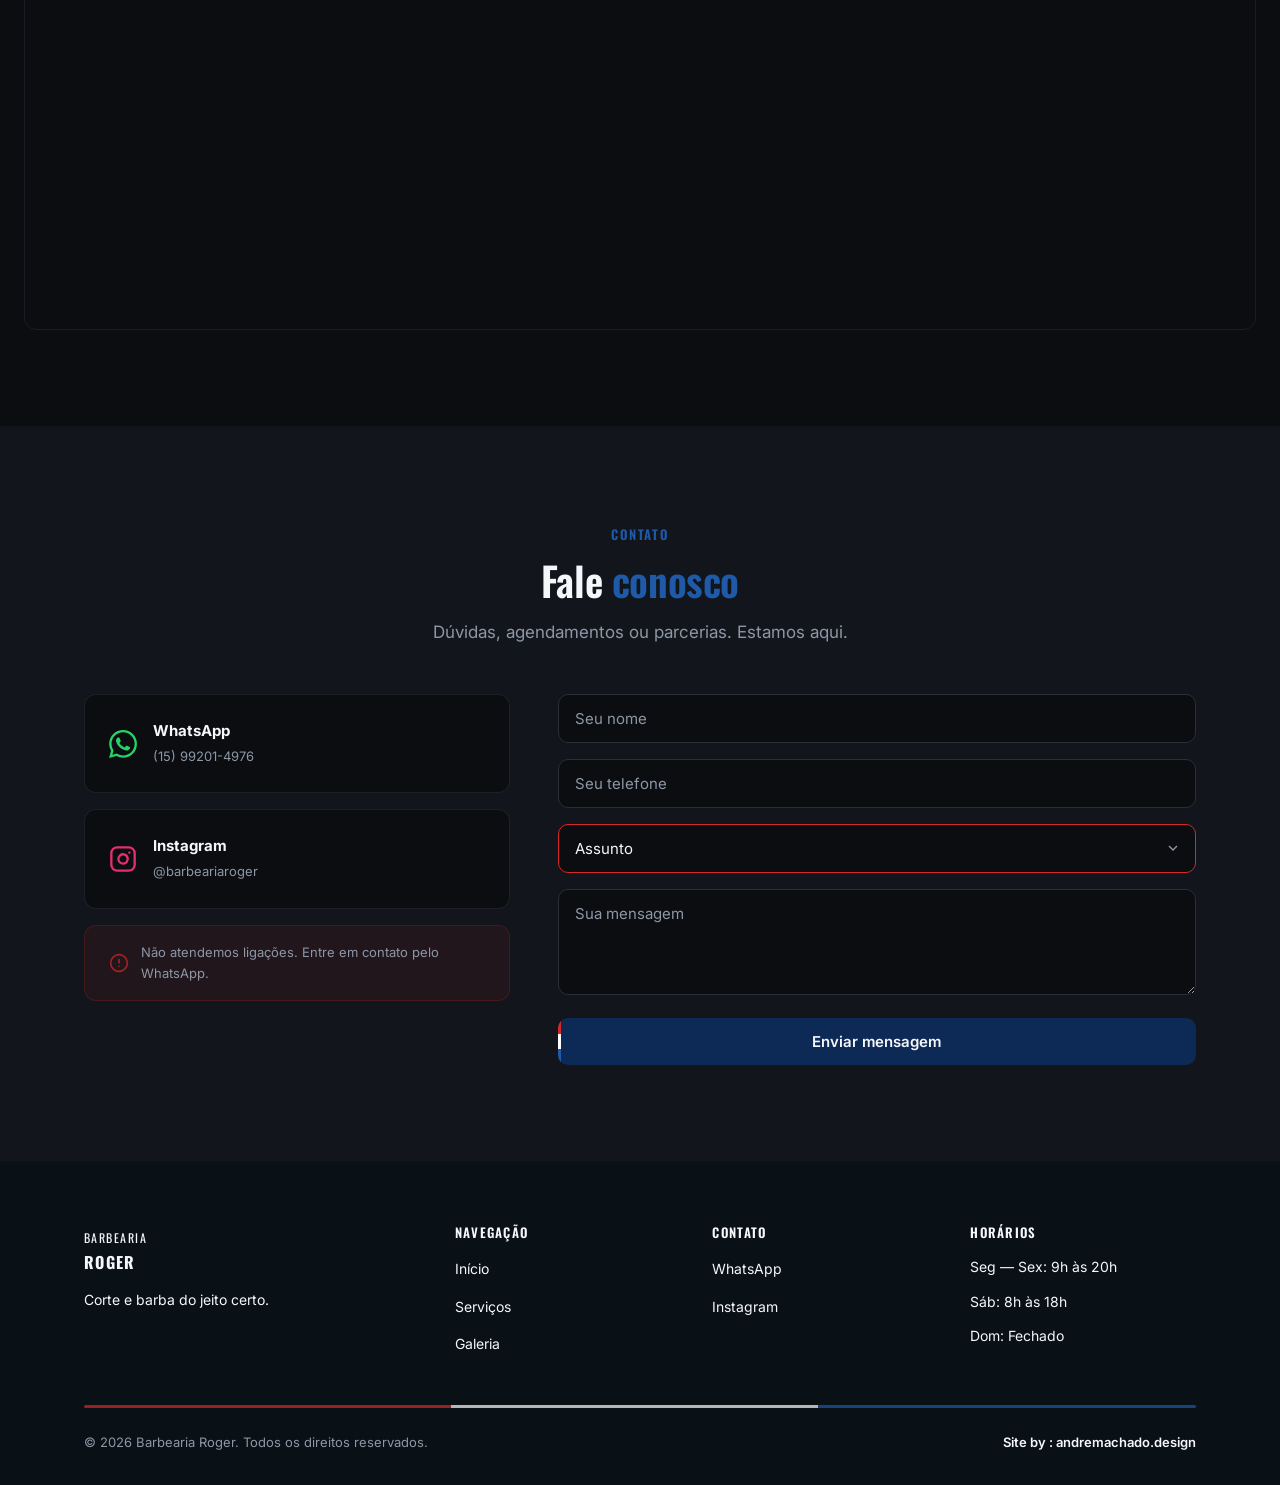
==== commit 8cbabb2f: "Adiciona microanimacoes ao site" ====
--- a/index.html
+++ b/index.html
@@ -13,6 +13,7 @@
 </head>
 <body>
   <!-- Noise overlay -->
+  <canvas id="particleCanvas" aria-hidden="true"></canvas>
   <div class="noise-overlay"></div>
 
   <!-- Header -->
--- a/css/style.css
+++ b/css/style.css
@@ -103,6 +103,27 @@
 }
 
 /* ---- Noise overlay ---- */
+#particleCanvas {
+  position: fixed;
+  inset: 0;
+  z-index: 1;
+  width: 100%;
+  height: 100%;
+  pointer-events: none;
+  opacity: 0.4;
+}
+
+main,
+.footer {
+  position: relative;
+}
+
+.section > .container,
+.footer > .container {
+  position: relative;
+  z-index: 2;
+}
+
 .noise-overlay {
   position: fixed;
   inset: 0;
@@ -177,13 +198,31 @@
   font-size: 15px;
   font-weight: 600;
   border-radius: var(--radius-input);
-  transition: all var(--transition-normal);
+  transition: transform 250ms ease, box-shadow 250ms ease, background 250ms ease, border-color 250ms ease;
   position: relative;
   overflow: hidden;
   min-height: 44px;
   white-space: nowrap;
 }
 
+.btn::after {
+  content: '';
+  position: absolute;
+  inset: 0;
+  background: radial-gradient(
+    circle at var(--mx, 50%) var(--my, 50%),
+    rgba(255, 255, 255, 0.12) 0%,
+    transparent 60%
+  );
+  opacity: 0;
+  transition: opacity 250ms ease;
+  pointer-events: none;
+}
+
+.btn:hover::after {
+  opacity: 1;
+}
+
 .btn--primary {
   background: var(--blue-roger);
   color: var(--white-ice);
@@ -191,7 +230,13 @@
 
 .btn--primary:hover {
   background: var(--blue-dark);
-  transform: translateY(-1px);
+  transform: translateY(-2px);
+  box-shadow: 0 8px 24px rgba(13, 42, 87, 0.4);
+}
+
+.btn--primary:active {
+  transform: translateY(0);
+  box-shadow: 0 2px 8px rgba(13, 42, 87, 0.3);
 }
 
 .btn__pole-stripe {
@@ -220,7 +265,14 @@
 
 .btn--secondary:hover {
   background: var(--black-graphite);
-  transform: translateY(-1px);
+  border-color: rgba(141, 151, 166, 0.75);
+  transform: translateY(-2px);
+  box-shadow: 0 8px 24px rgba(13, 42, 87, 0.22);
+}
+
+.btn--secondary:active {
+  transform: translateY(0);
+  box-shadow: 0 2px 8px rgba(13, 42, 87, 0.18);
 }
 
 .btn--ghost {
@@ -255,6 +307,7 @@
 .card:hover {
   border-color: rgba(42, 47, 56, 1);
   box-shadow: 0 0 30px rgba(13, 42, 87, 0.1);
+  transform: translateY(-3px);
 }
 
 .card__badge {
@@ -651,6 +704,13 @@
   border-radius: var(--radius-input);
   color: var(--blue-pole);
   margin-bottom: var(--space-4);
+  transition: transform 250ms ease, background 250ms ease, border-color 250ms ease;
+}
+
+.service-card:hover .service-card__icon {
+  background: rgba(13, 42, 87, 0.3);
+  border-color: rgba(30, 90, 168, 0.5);
+  transform: scale(1.08);
 }
 
 .service-card__title {
--- a/css/animations.css
+++ b/css/animations.css
@@ -106,6 +106,13 @@
   animation: fadeInUp 0.5s ease forwards;
 }
 
+.services-grid .card.visible:hover,
+.reviews-grid .card.visible:hover {
+  animation: none;
+  opacity: 1;
+  transform: translateY(-3px);
+}
+
 .services-grid .card.visible:nth-child(1),
 .gallery-grid .tilt-card.visible:nth-child(1),
 .reviews-grid .card.visible:nth-child(1) { animation-delay: 0ms; }
@@ -123,10 +130,16 @@
 .reviews-grid .card.visible:nth-child(4) { animation-delay: 240ms; }
 
 .services-grid .card.visible:nth-child(5),
-.gallery-grid .tilt-card.visible:nth-child(5) { animation-delay: 320ms; }
+.gallery-grid .tilt-card.visible:nth-child(5),
+.reviews-grid .card.visible:nth-child(5) { animation-delay: 320ms; }
 
 .services-grid .card.visible:nth-child(6),
-.gallery-grid .tilt-card.visible:nth-child(6) { animation-delay: 400ms; }
+.gallery-grid .tilt-card.visible:nth-child(6),
+.reviews-grid .card.visible:nth-child(6) { animation-delay: 400ms; }
+
+.reviews-grid .card.visible:nth-child(7) { animation-delay: 480ms; }
+
+.reviews-grid .card.visible:nth-child(8) { animation-delay: 560ms; }
 
 /* ---- Section header animation ---- */
 .section__header {
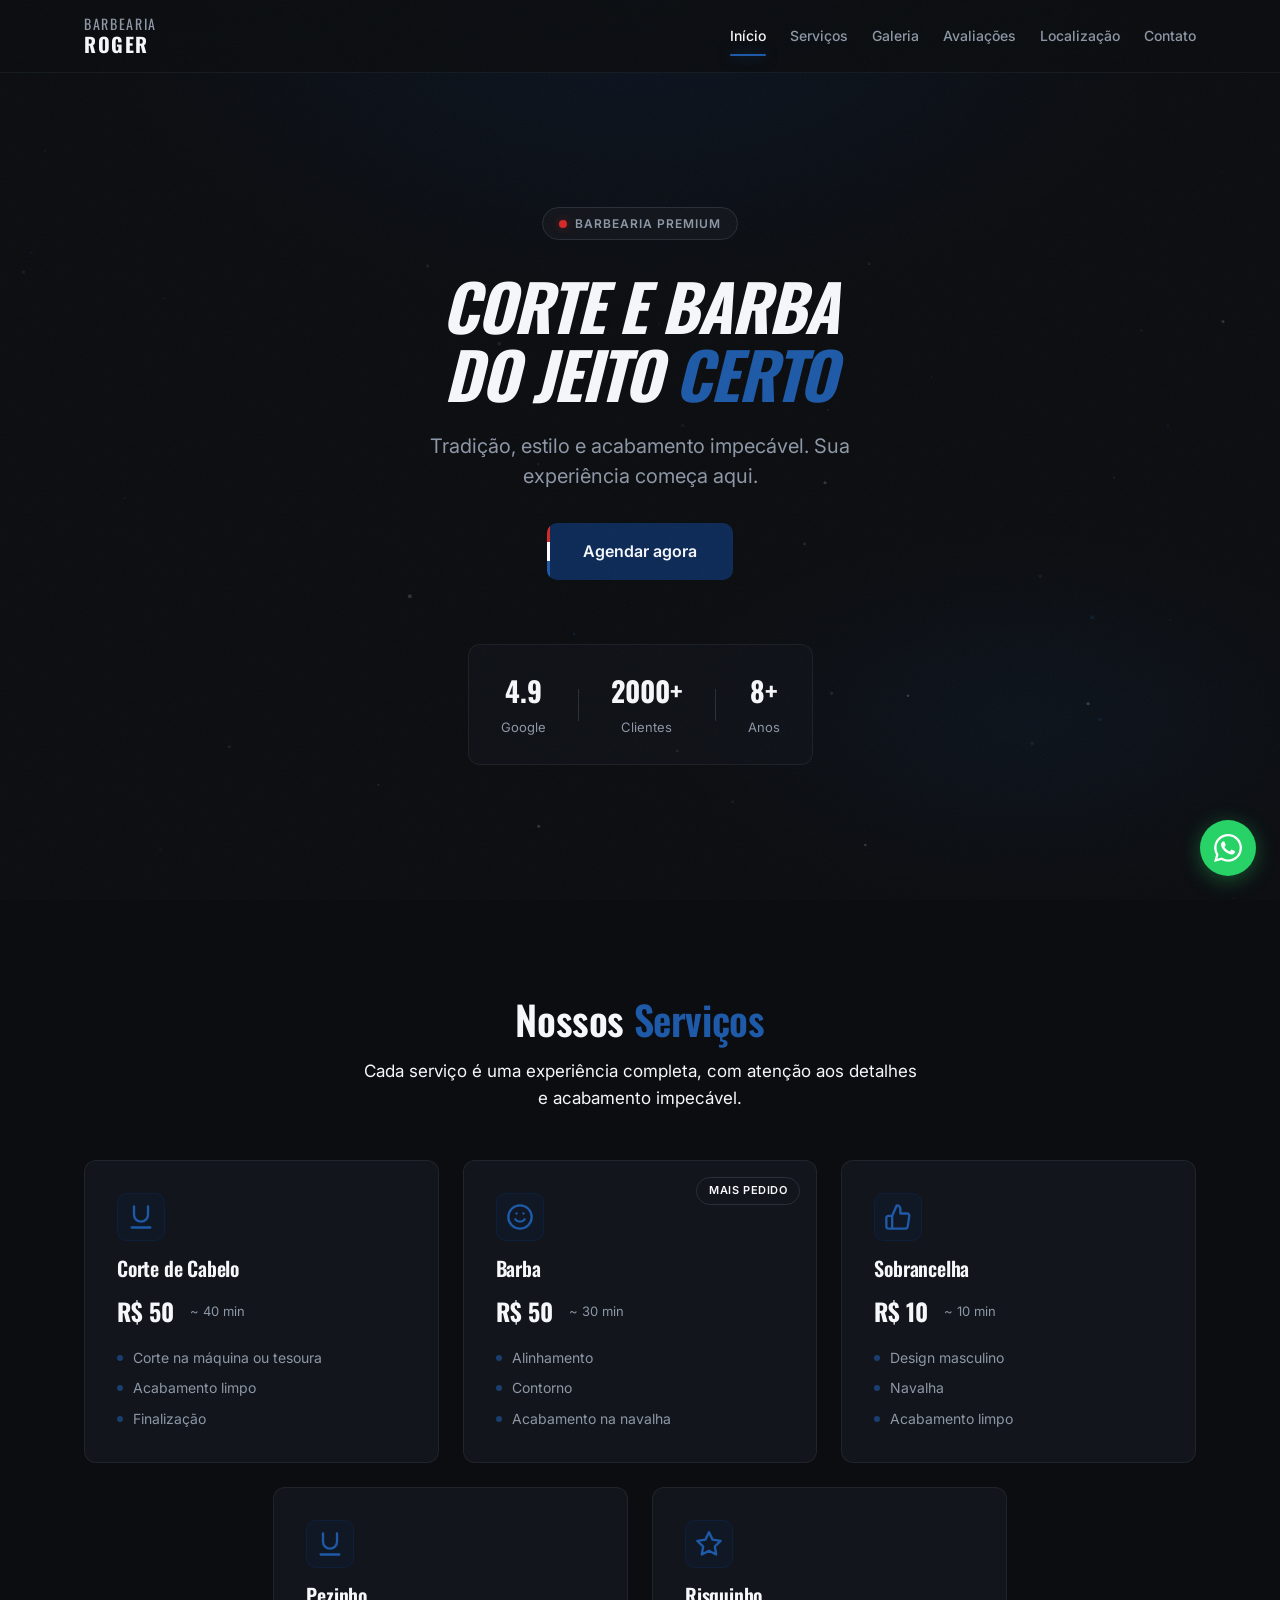
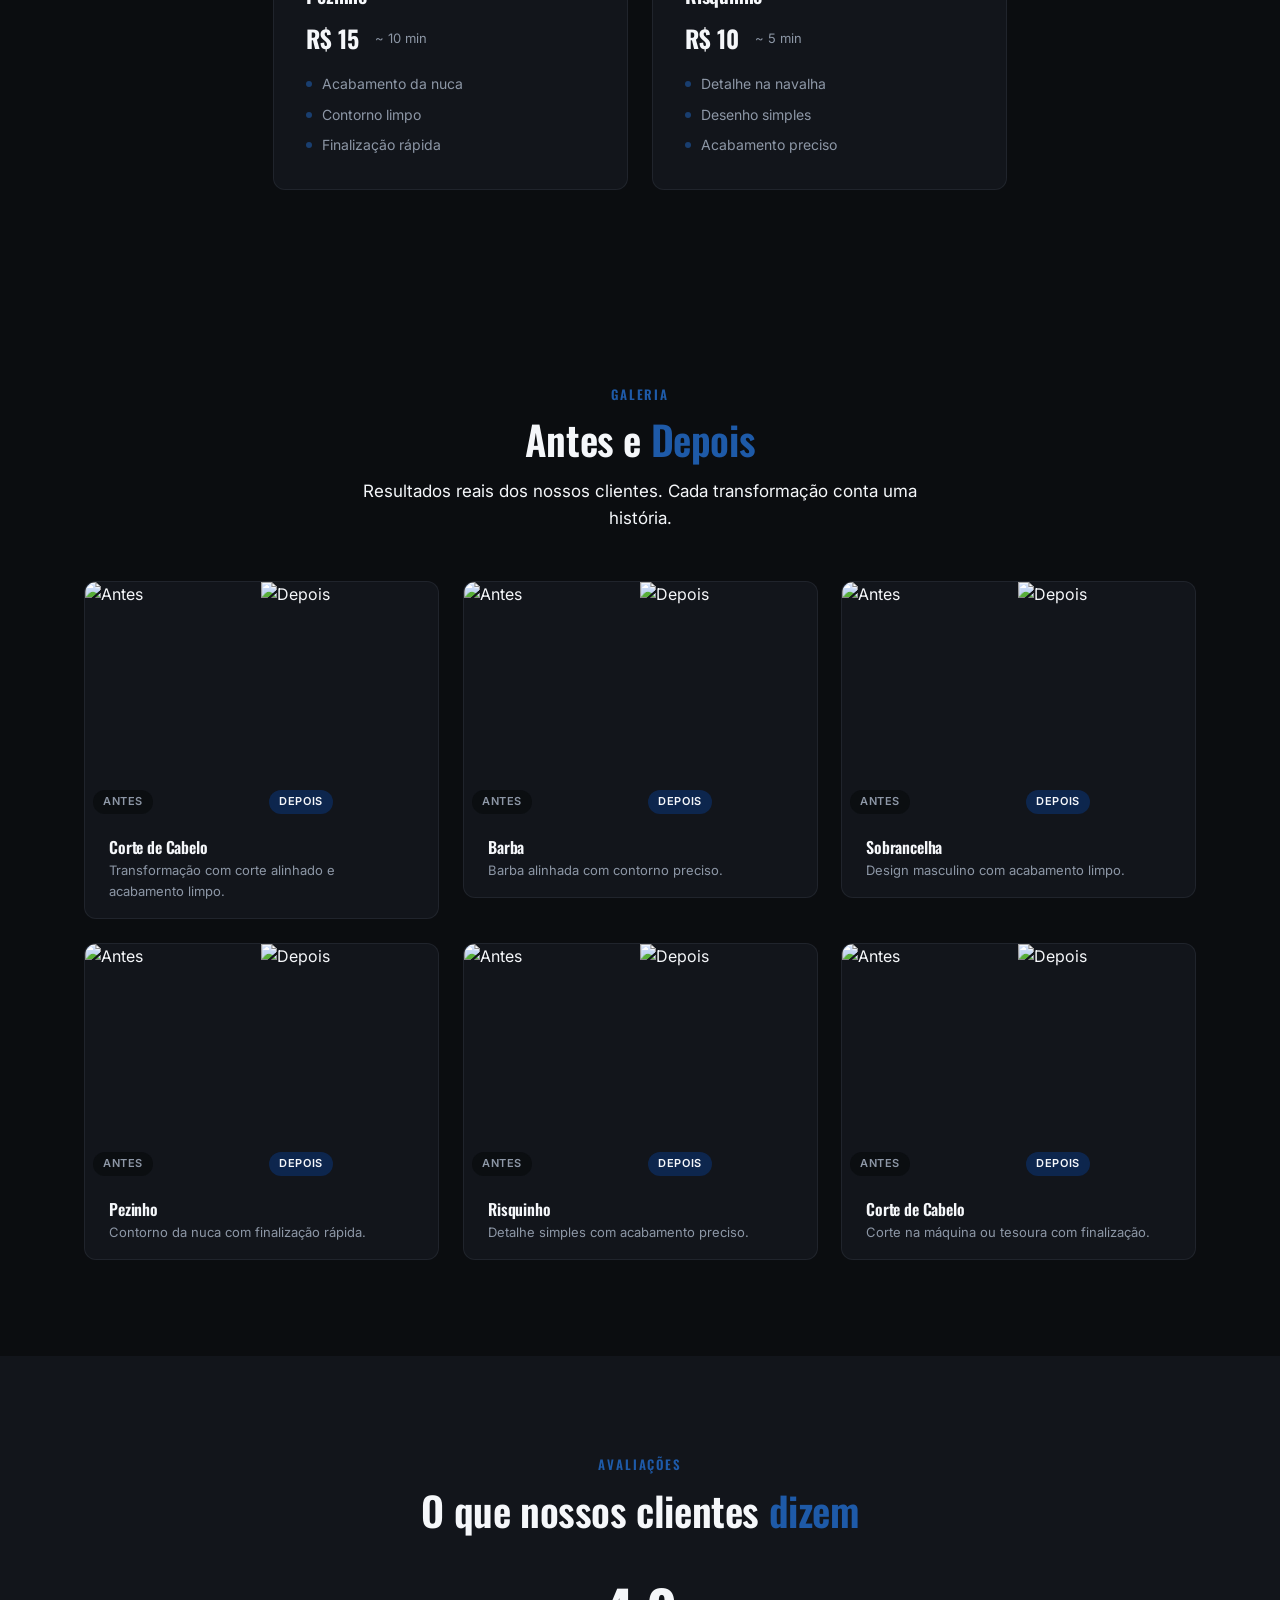
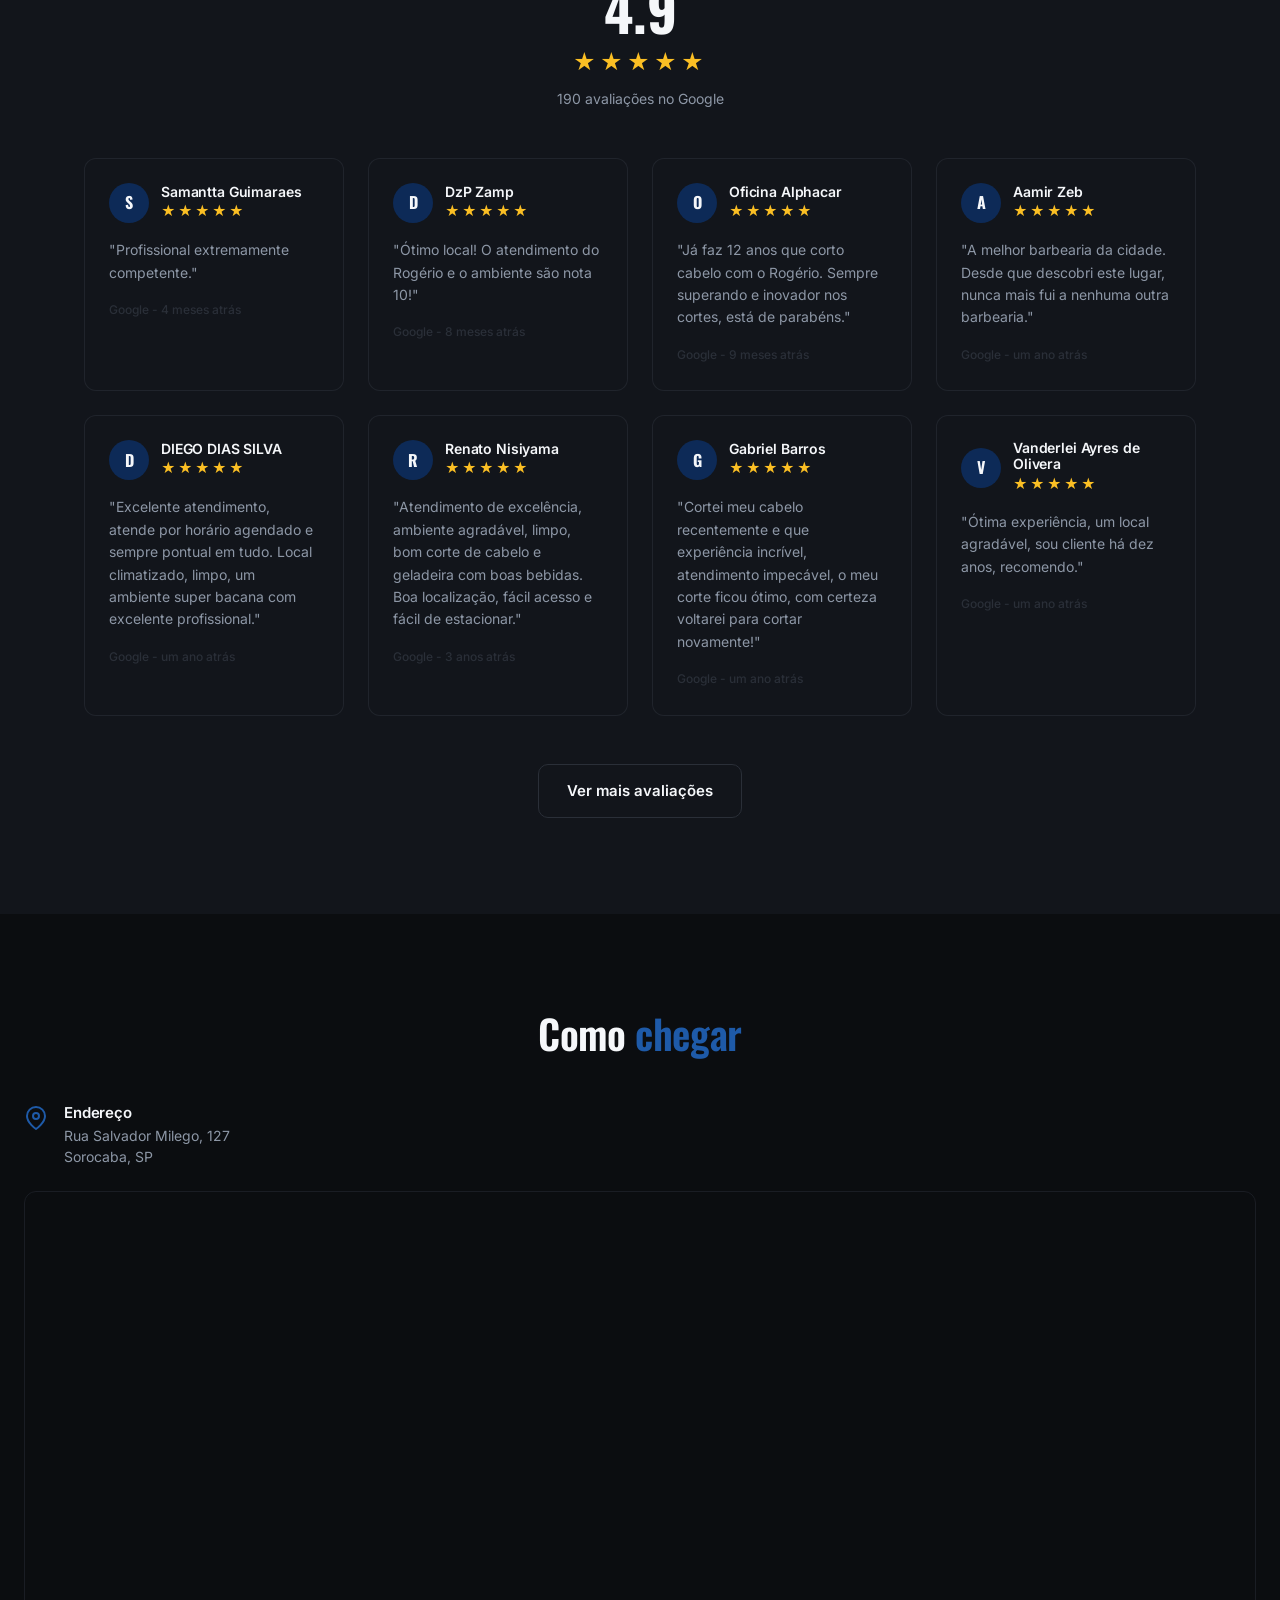
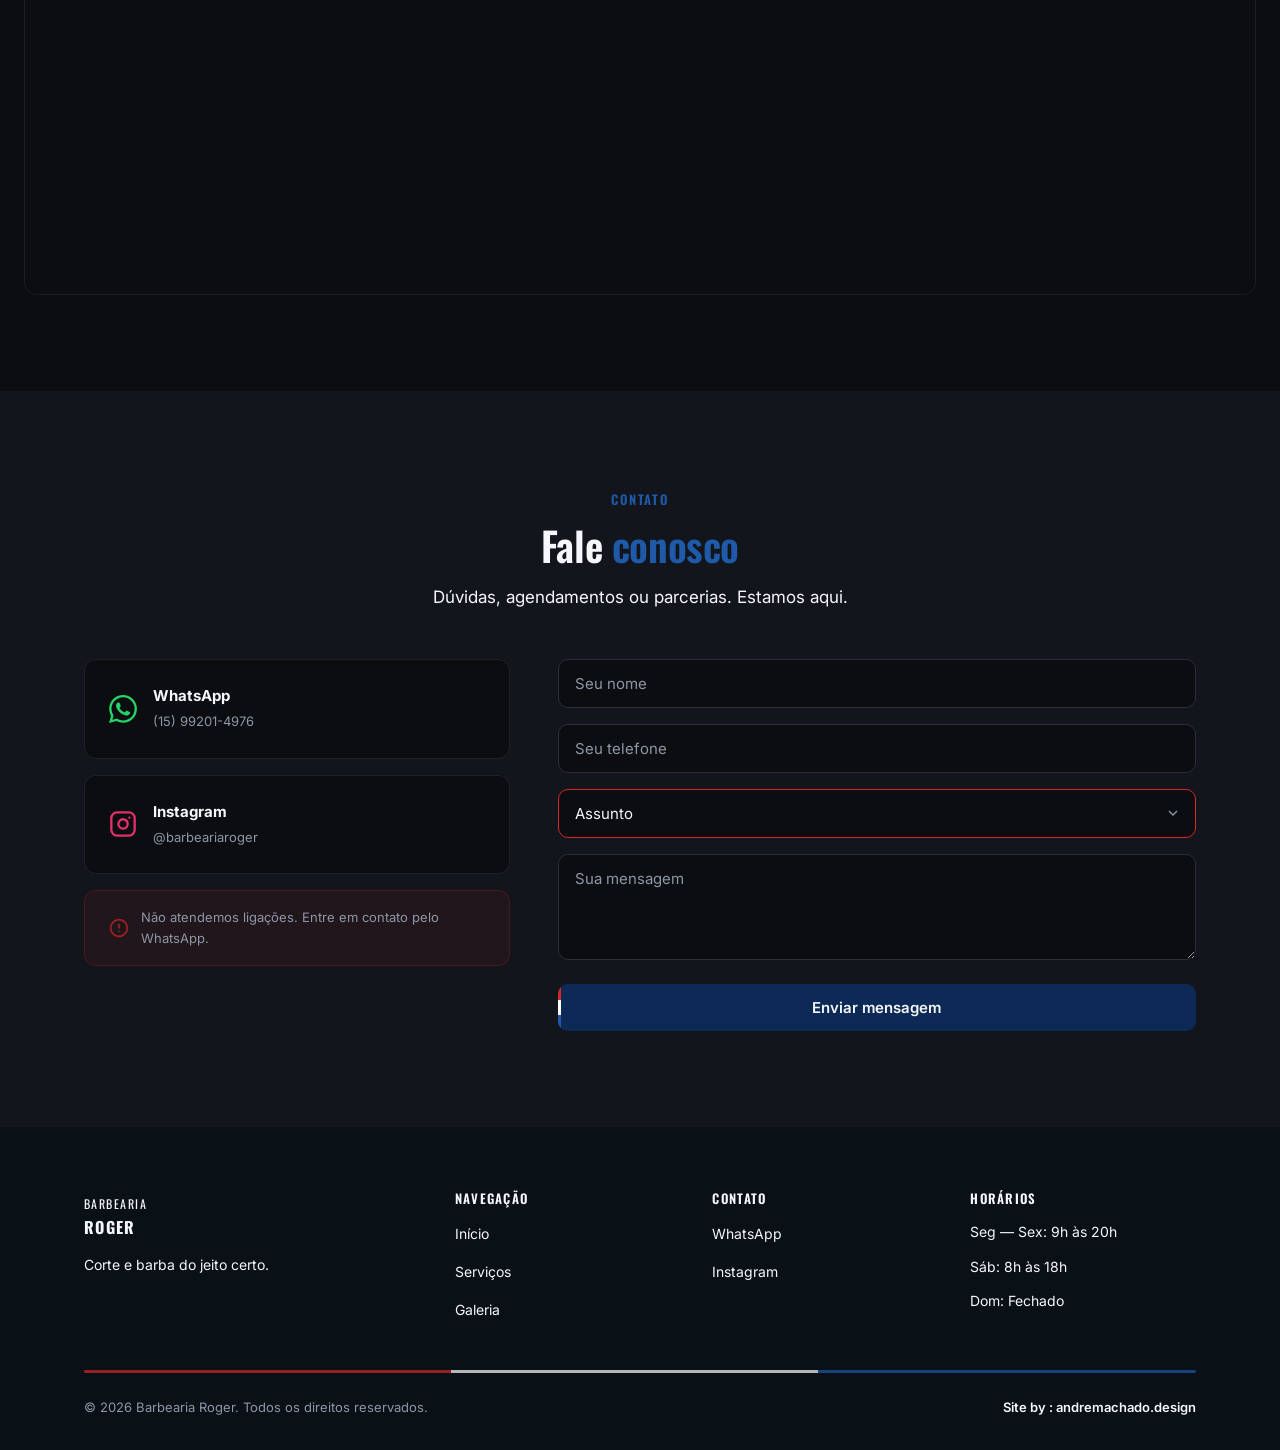
==== commit a9f3e451: "Ajusta apresentacao dos servicos" ====
--- a/index.html
+++ b/index.html
@@ -92,7 +92,6 @@
     <section class="section" id="servicos">
       <div class="container">
         <div class="section__header">
-          <span class="section__badge">SERVIÇOS</span>
           <h2 class="section__title">Nossos <span class="text-accent">Serviços</span></h2>
           <p class="section__subtitle">Cada serviço é uma experiência completa, com atenção aos detalhes e acabamento impecável.</p>
         </div>
--- a/css/style.css
+++ b/css/style.css
@@ -373,7 +373,7 @@
 
 .section__subtitle {
   font-size: 17px;
-  color: var(--gray-smoke);
+  color: var(--white-ice);
   max-width: 560px;
   margin: 0 auto;
 }
@@ -435,6 +435,7 @@
 .header__menu {
   display: flex;
   gap: var(--space-5);
+  position: relative;
 }
 
 .header__link {
@@ -450,15 +451,22 @@
   color: var(--white-ice);
 }
 
-.header__link.active::after {
+.header__active-indicator {
   content: '';
   position: absolute;
-  bottom: -4px;
+  bottom: -7px;
   left: 0;
-  right: 0;
   height: 2px;
+  width: var(--indicator-width, 0px);
   background: var(--blue-pole);
-  border-radius: 1px;
+  border-radius: 999px;
+  box-shadow: 0 0 14px rgba(30, 90, 168, 0.55);
+  transform: translateX(var(--indicator-x, 0px)) scaleX(var(--indicator-scale, 1));
+  transform-origin: left center;
+  transition:
+    transform 520ms cubic-bezier(0.22, 1, 0.36, 1),
+    width 520ms cubic-bezier(0.22, 1, 0.36, 1);
+  pointer-events: none;
 }
 
 .header__hamburger {
--- a/css/animations.css
+++ b/css/animations.css
@@ -93,47 +93,38 @@
 }
 
 /* ---- Stagger entrance for cards in grid ---- */
-.services-grid .card,
 .gallery-grid .tilt-card,
 .reviews-grid .card {
   opacity: 0;
   transform: translateY(30px);
 }
 
-.services-grid .card.visible,
 .gallery-grid .tilt-card.visible,
 .reviews-grid .card.visible {
   animation: fadeInUp 0.5s ease forwards;
 }
 
-.services-grid .card.visible:hover,
 .reviews-grid .card.visible:hover {
   animation: none;
   opacity: 1;
   transform: translateY(-3px);
 }
 
-.services-grid .card.visible:nth-child(1),
 .gallery-grid .tilt-card.visible:nth-child(1),
 .reviews-grid .card.visible:nth-child(1) { animation-delay: 0ms; }
 
-.services-grid .card.visible:nth-child(2),
 .gallery-grid .tilt-card.visible:nth-child(2),
 .reviews-grid .card.visible:nth-child(2) { animation-delay: 80ms; }
 
-.services-grid .card.visible:nth-child(3),
 .gallery-grid .tilt-card.visible:nth-child(3),
 .reviews-grid .card.visible:nth-child(3) { animation-delay: 160ms; }
 
-.services-grid .card.visible:nth-child(4),
 .gallery-grid .tilt-card.visible:nth-child(4),
 .reviews-grid .card.visible:nth-child(4) { animation-delay: 240ms; }
 
-.services-grid .card.visible:nth-child(5),
 .gallery-grid .tilt-card.visible:nth-child(5),
 .reviews-grid .card.visible:nth-child(5) { animation-delay: 320ms; }
 
-.services-grid .card.visible:nth-child(6),
 .gallery-grid .tilt-card.visible:nth-child(6),
 .reviews-grid .card.visible:nth-child(6) { animation-delay: 400ms; }
 
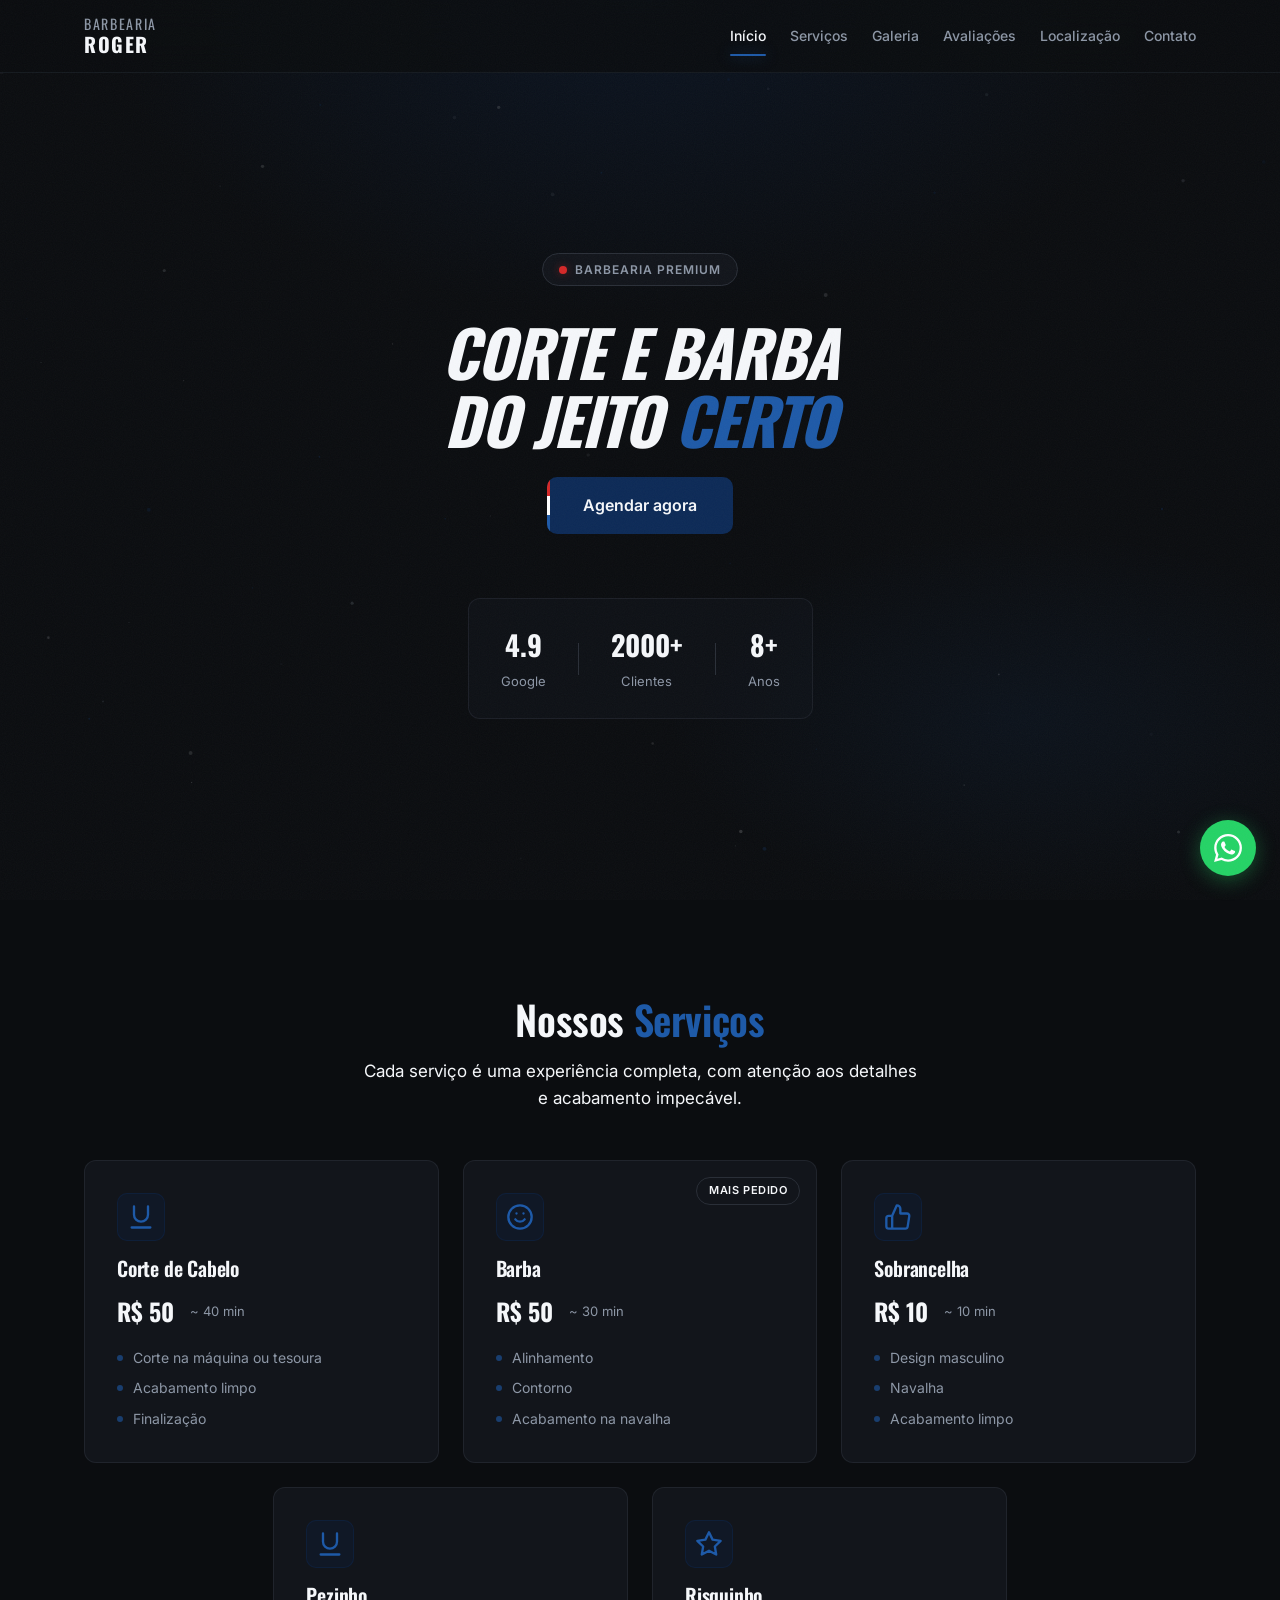
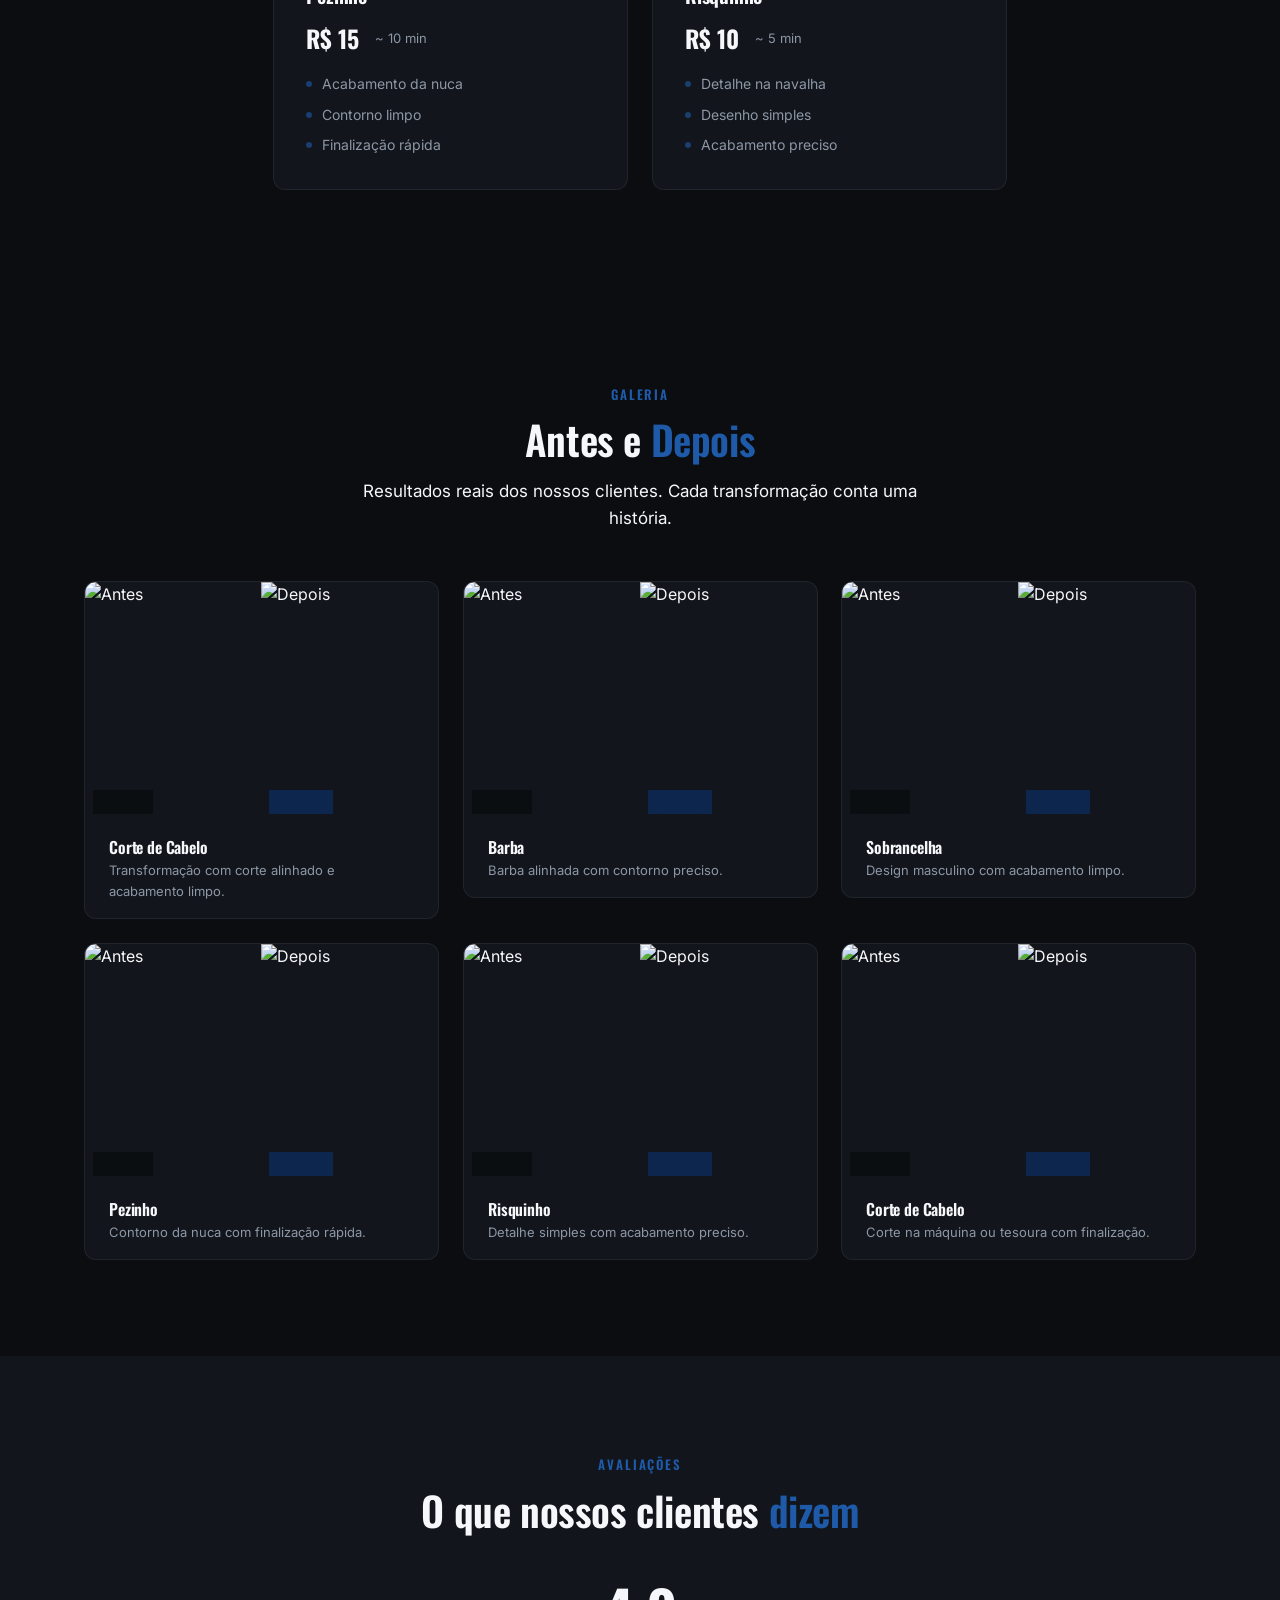
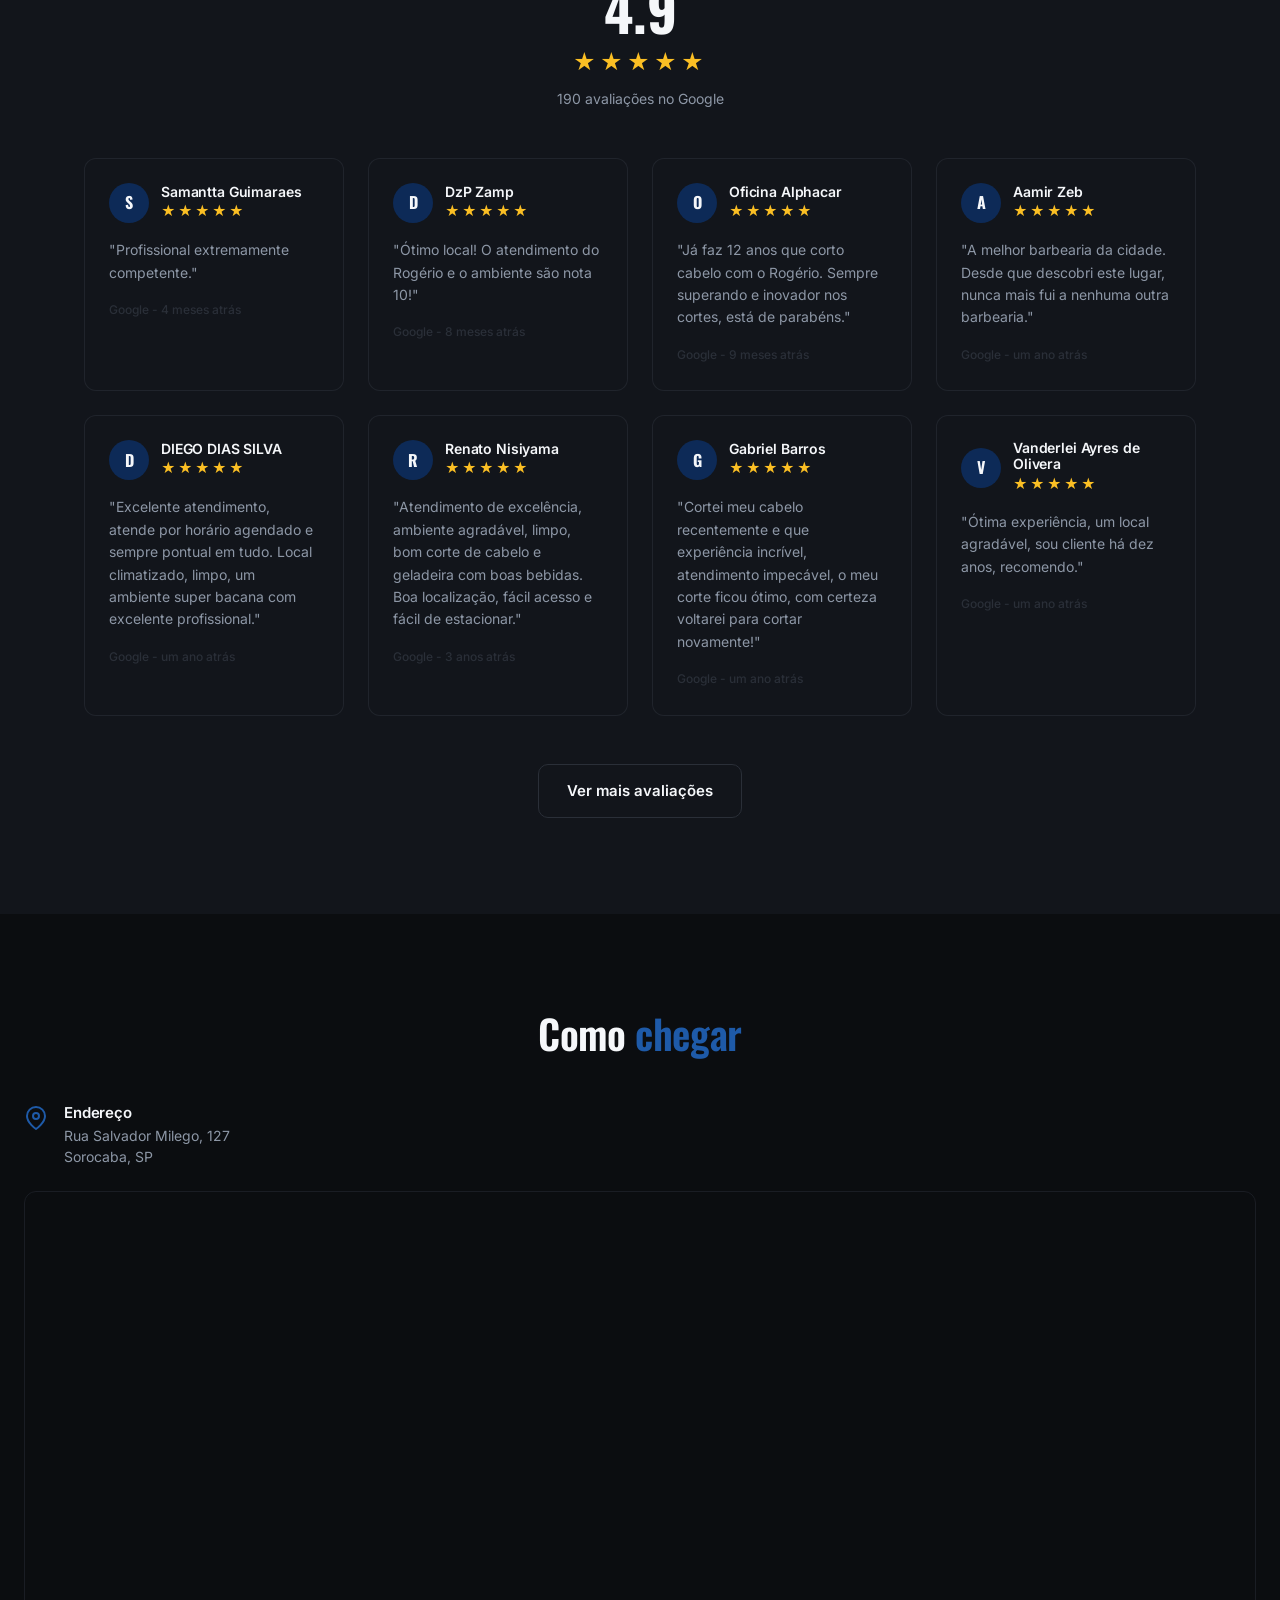
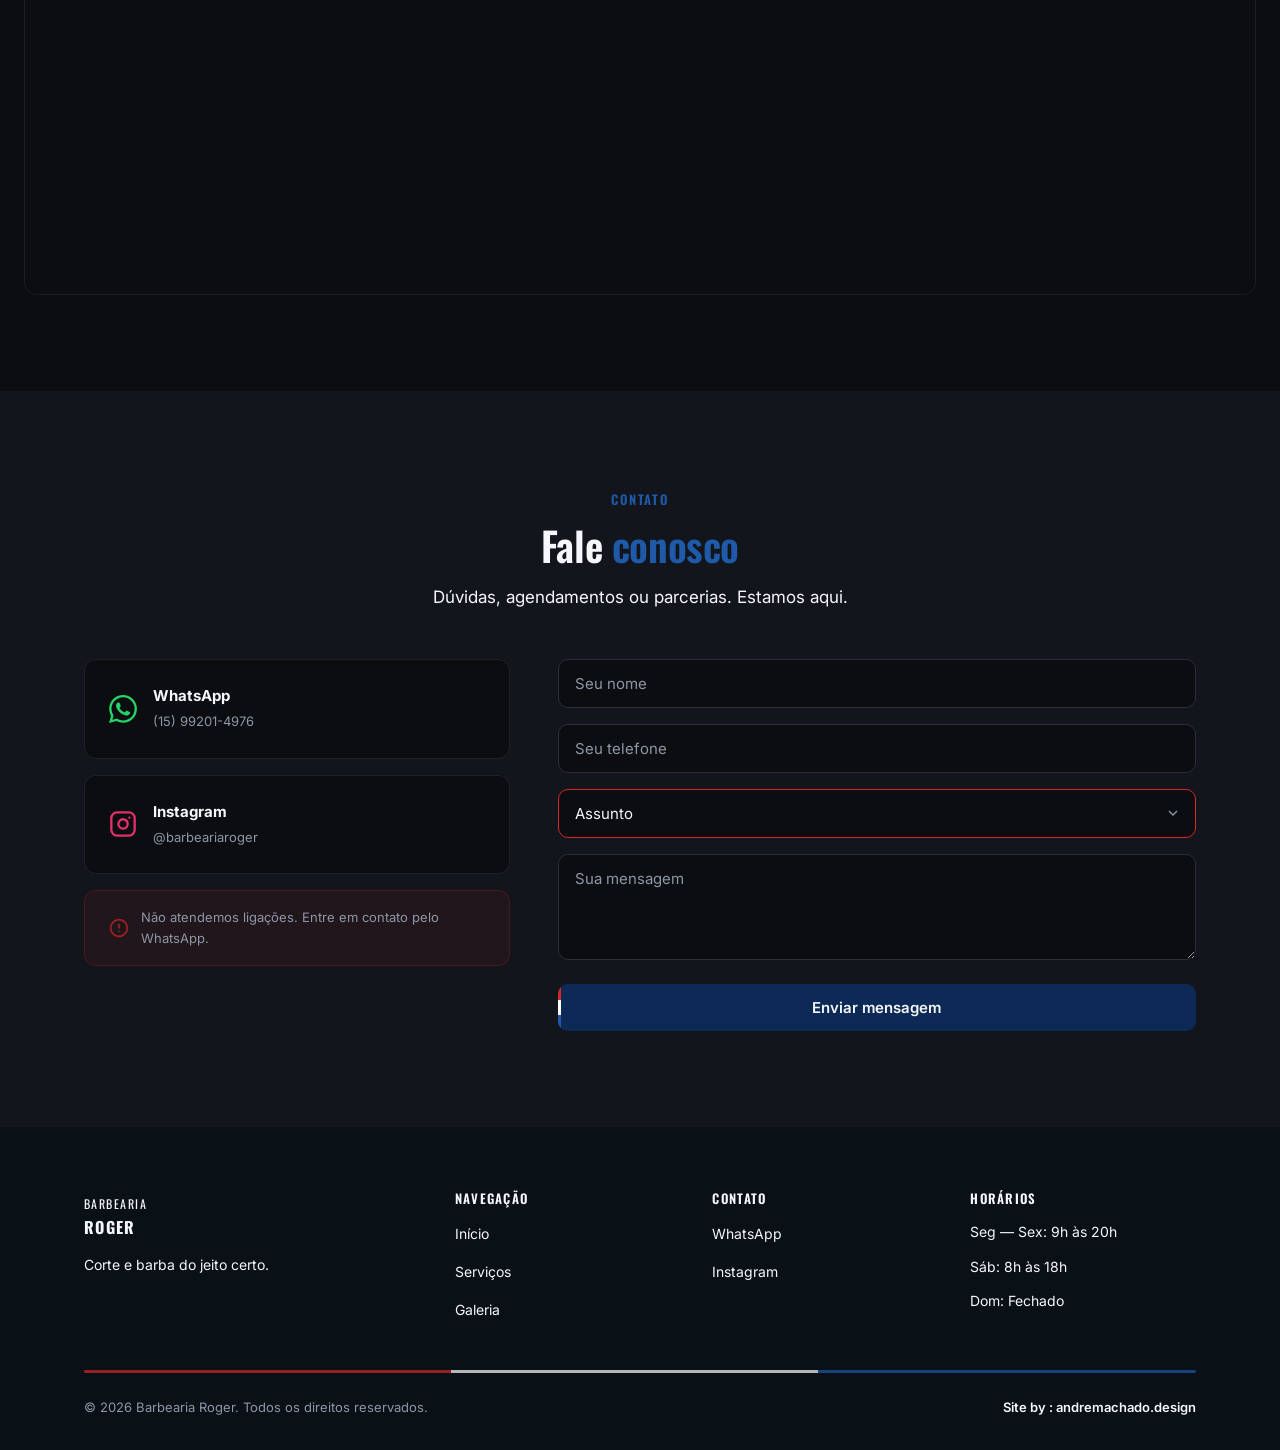
==== commit 6097dfc1: "Remove subtitulo do hero" ====
--- a/index.html
+++ b/index.html
@@ -62,7 +62,6 @@
           <span class="barber-pole-dot"></span> Barbearia Premium
         </div>
         <h1 class="hero__title"><em>CORTE E BARBA<br>DO JEITO <span class="text-accent">CERTO</span></em></h1>
-        <p class="hero__subtitle">Tradição, estilo e acabamento impecável. Sua experiência começa aqui.</p>
         <div class="hero__actions">
           <a href="https://wa.me/5515992014976" class="btn btn--primary btn--lg" target="_blank" rel="noopener">
             <span class="btn__pole-stripe"></span>
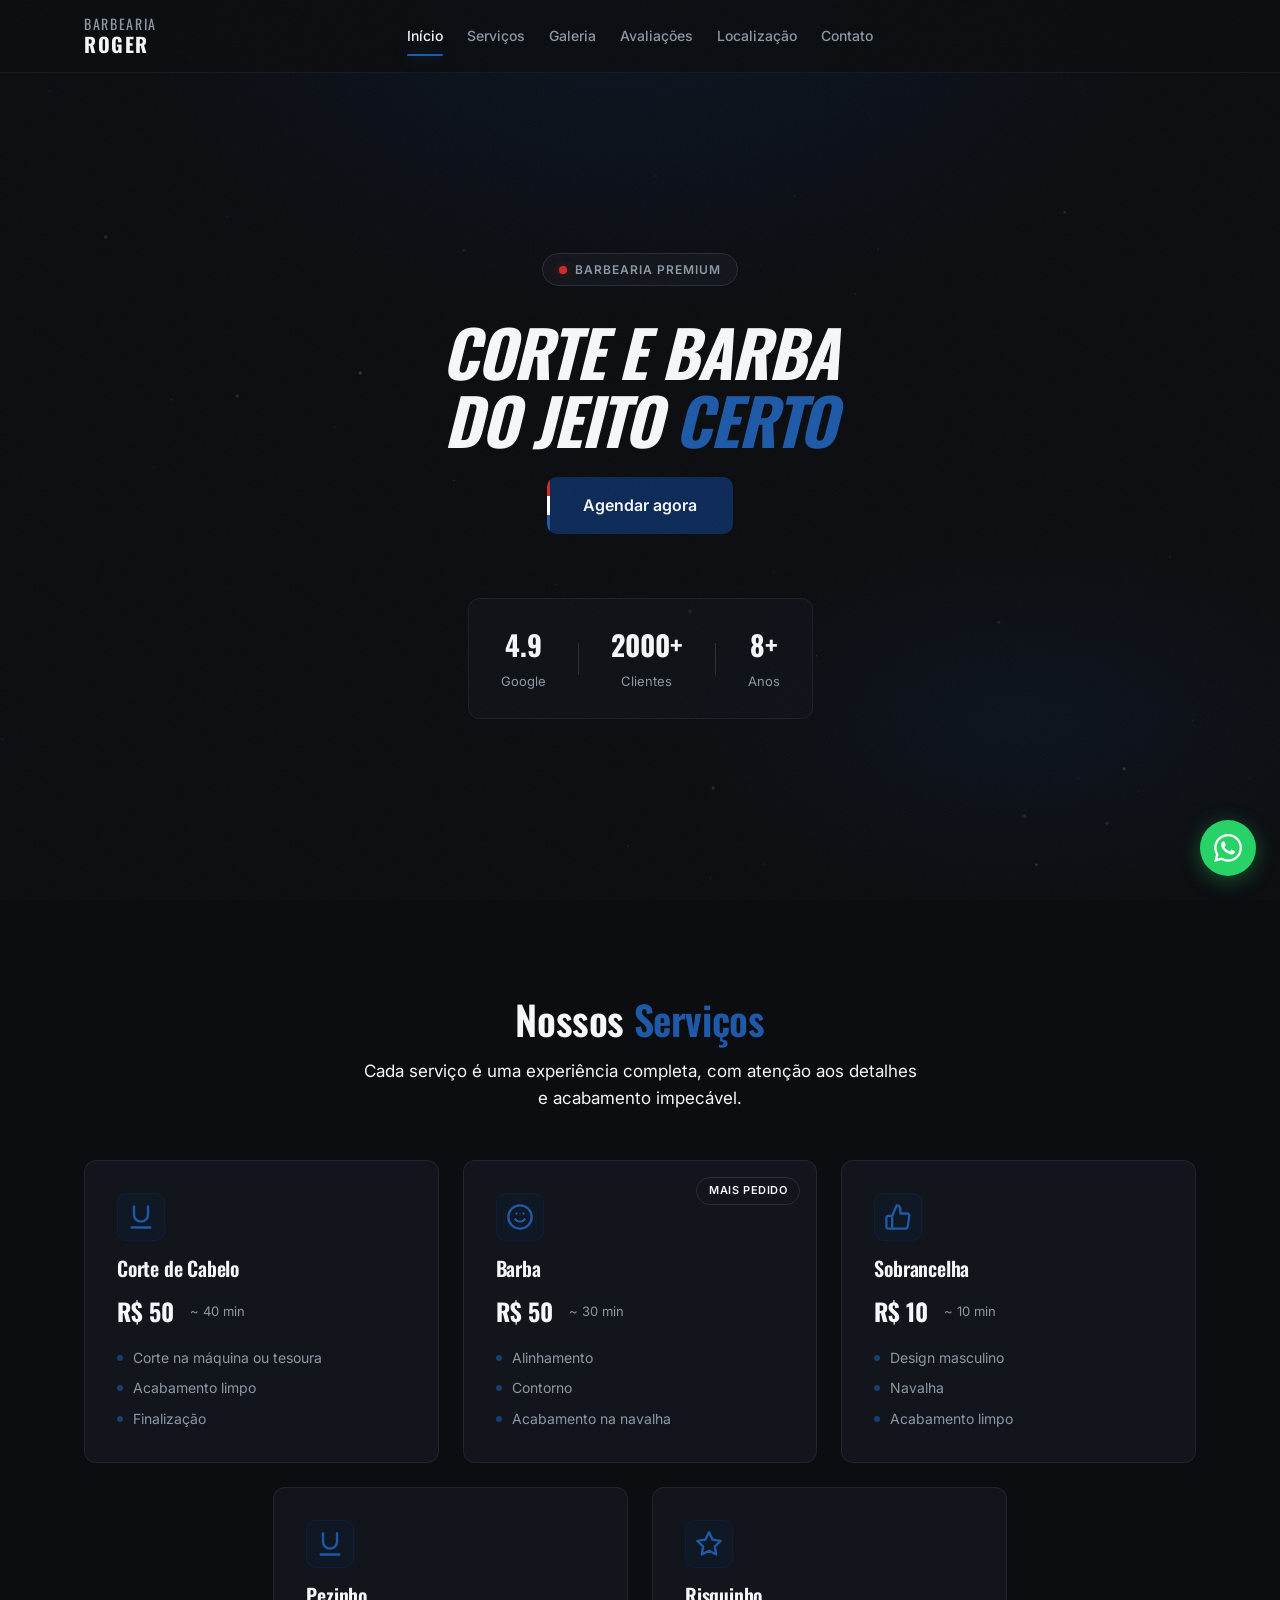
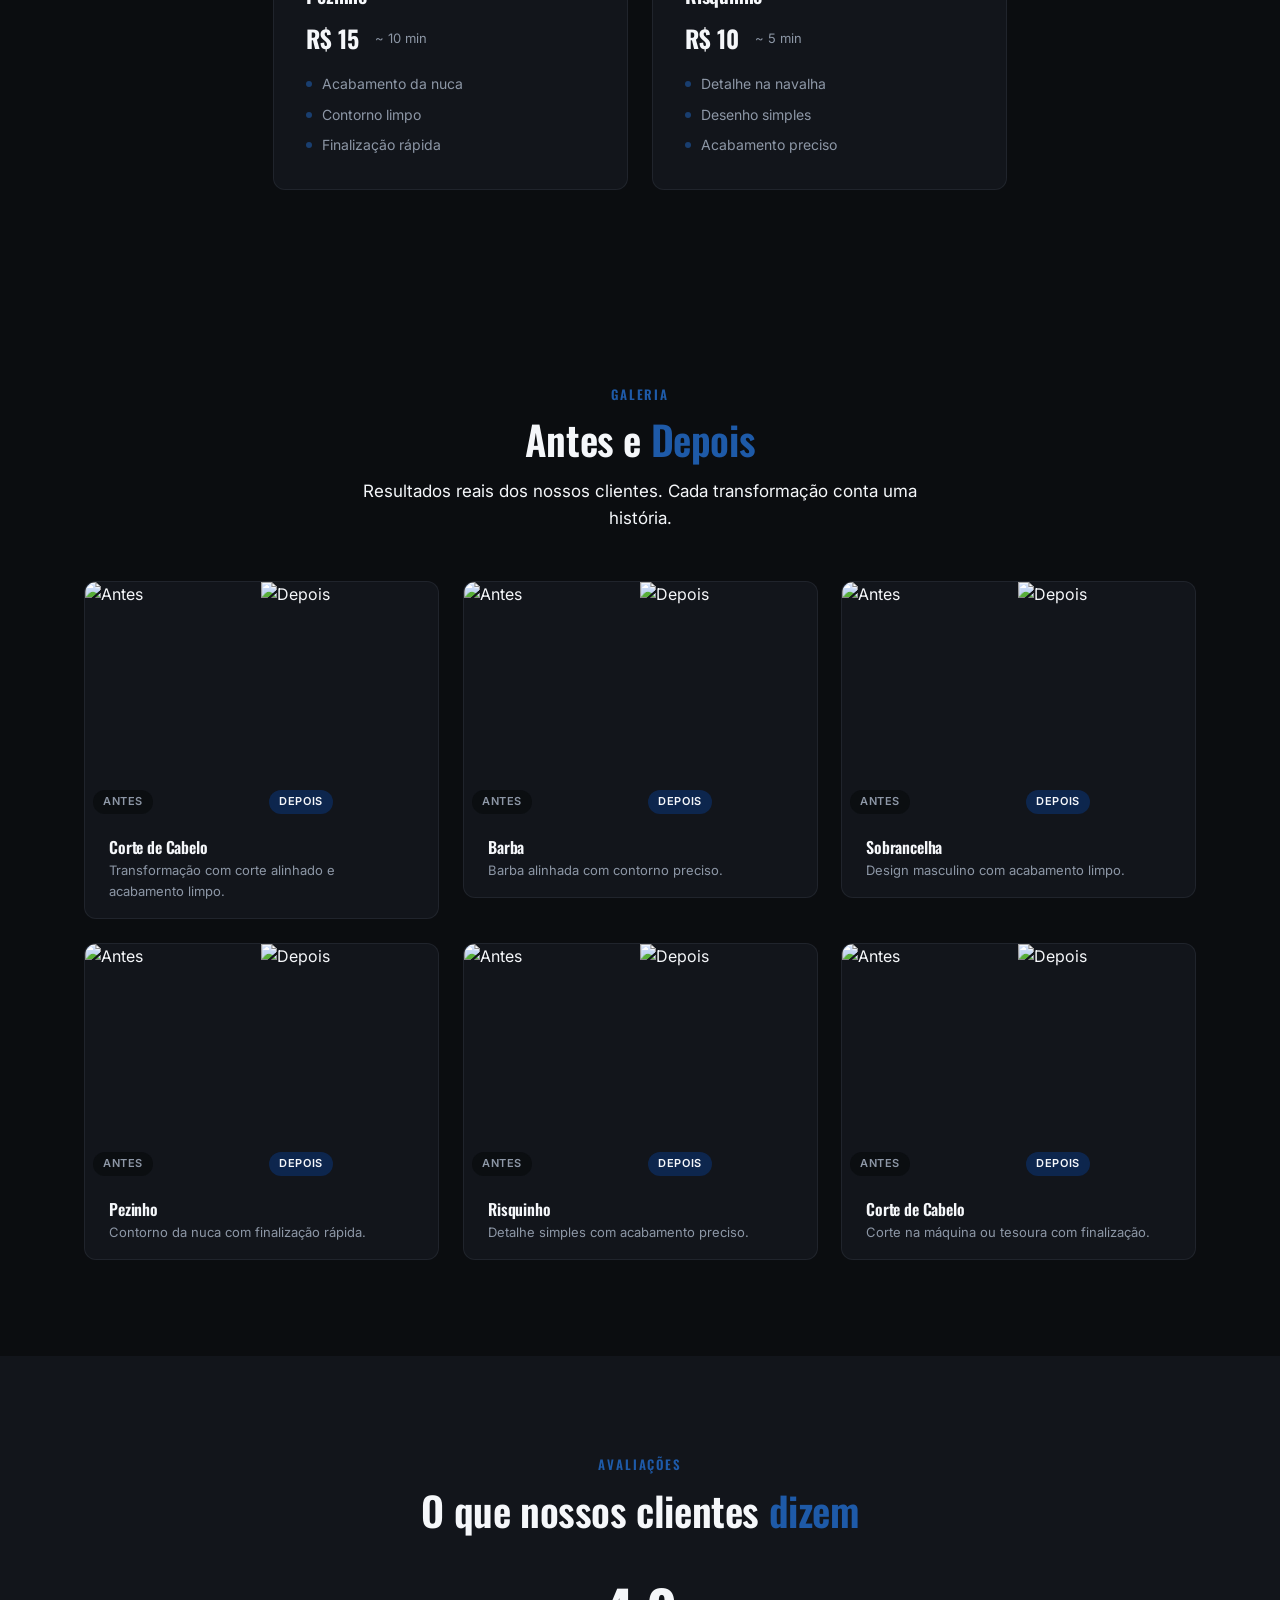
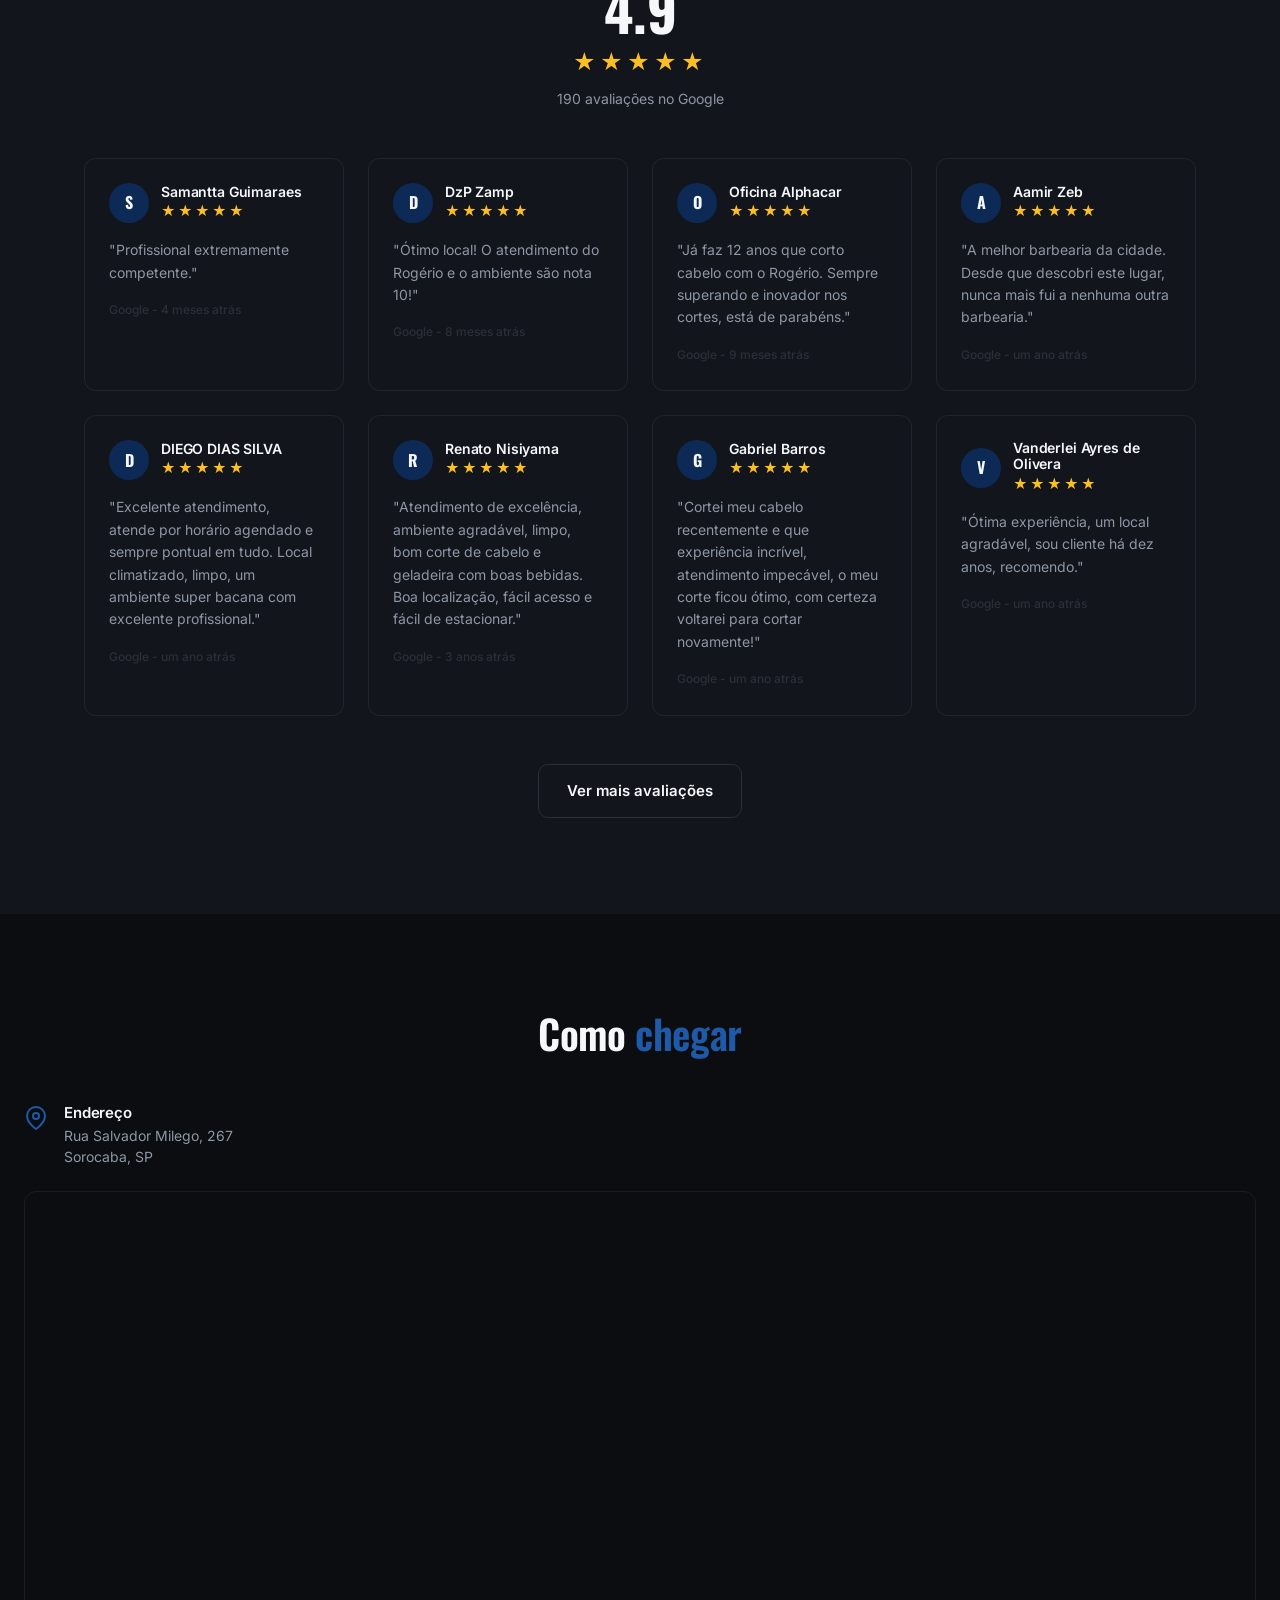
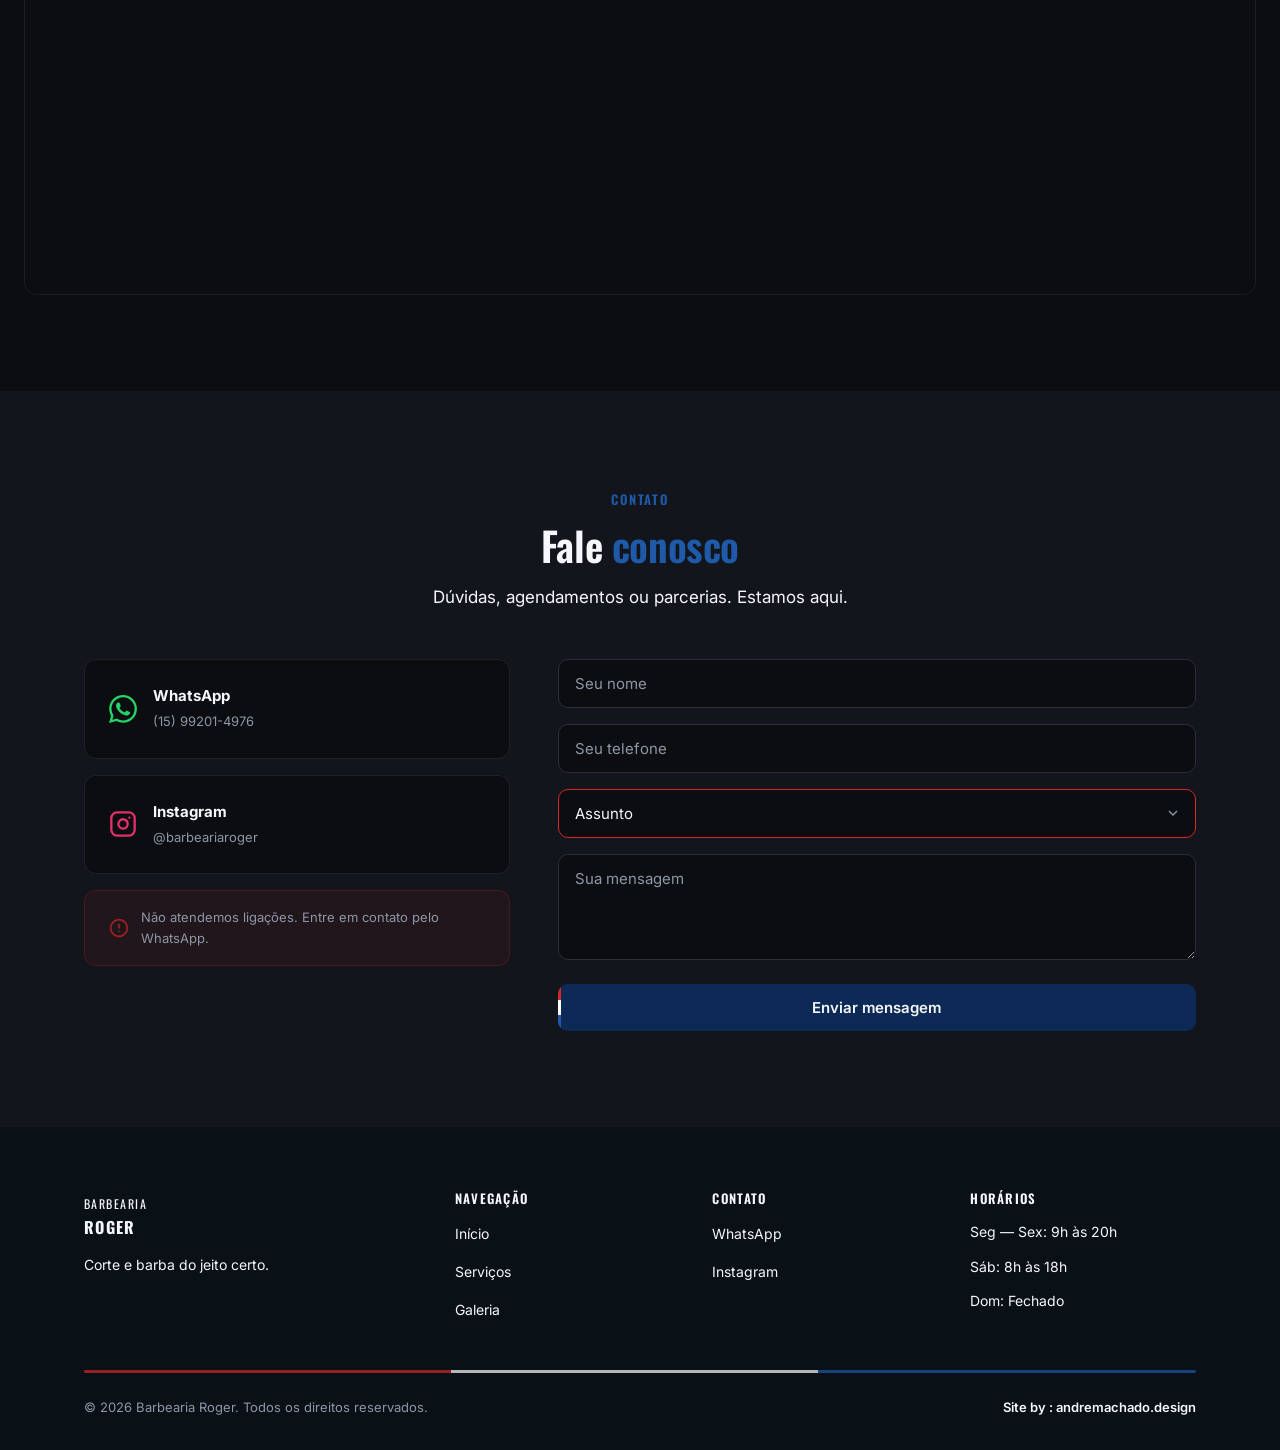
==== commit 3e663342: "Corrige numero do endereco" ====
--- a/index.html
+++ b/index.html
@@ -430,12 +430,12 @@
               <svg width="24" height="24" viewBox="0 0 24 24" fill="none" stroke="currentColor" stroke-width="2" stroke-linecap="round" stroke-linejoin="round"><path d="M21 10c0 7-9 13-9 13s-9-6-9-13a9 9 0 0 1 18 0z"/><circle cx="12" cy="10" r="3"/></svg>
               <div>
                 <h4>Endereço</h4>
-                <p>Rua Salvador Milego, 127<br>Sorocaba, SP</p>
+                <p>Rua Salvador Milego, 267<br>Sorocaba, SP</p>
               </div>
             </div>
           </div>
           <div class="location__map">
-            <iframe src="https://maps.google.com/maps?q=Rua%20Salvador%20Milego%20127%2C%20Sorocaba%2C%20SP&t=k&z=18&output=embed" allowfullscreen="" loading="lazy" referrerpolicy="no-referrer-when-downgrade"></iframe>
+            <iframe src="https://maps.google.com/maps?q=Rua%20Salvador%20Milego%20267%2C%20Sorocaba%2C%20SP&t=k&z=18&output=embed" allowfullscreen="" loading="lazy" referrerpolicy="no-referrer-when-downgrade"></iframe>
           </div>
         </div>
       </div>
--- a/css/style.css
+++ b/css/style.css
@@ -399,6 +399,7 @@
   align-items: center;
   justify-content: space-between;
   height: 72px;
+  position: relative;
 }
 
 .header__logo {
@@ -548,6 +549,9 @@
 @media (min-width: 768px) {
   .header__nav {
     display: block;
+    position: absolute;
+    left: 50%;
+    transform: translateX(-50%);
   }
   .header__hamburger {
     display: none;
